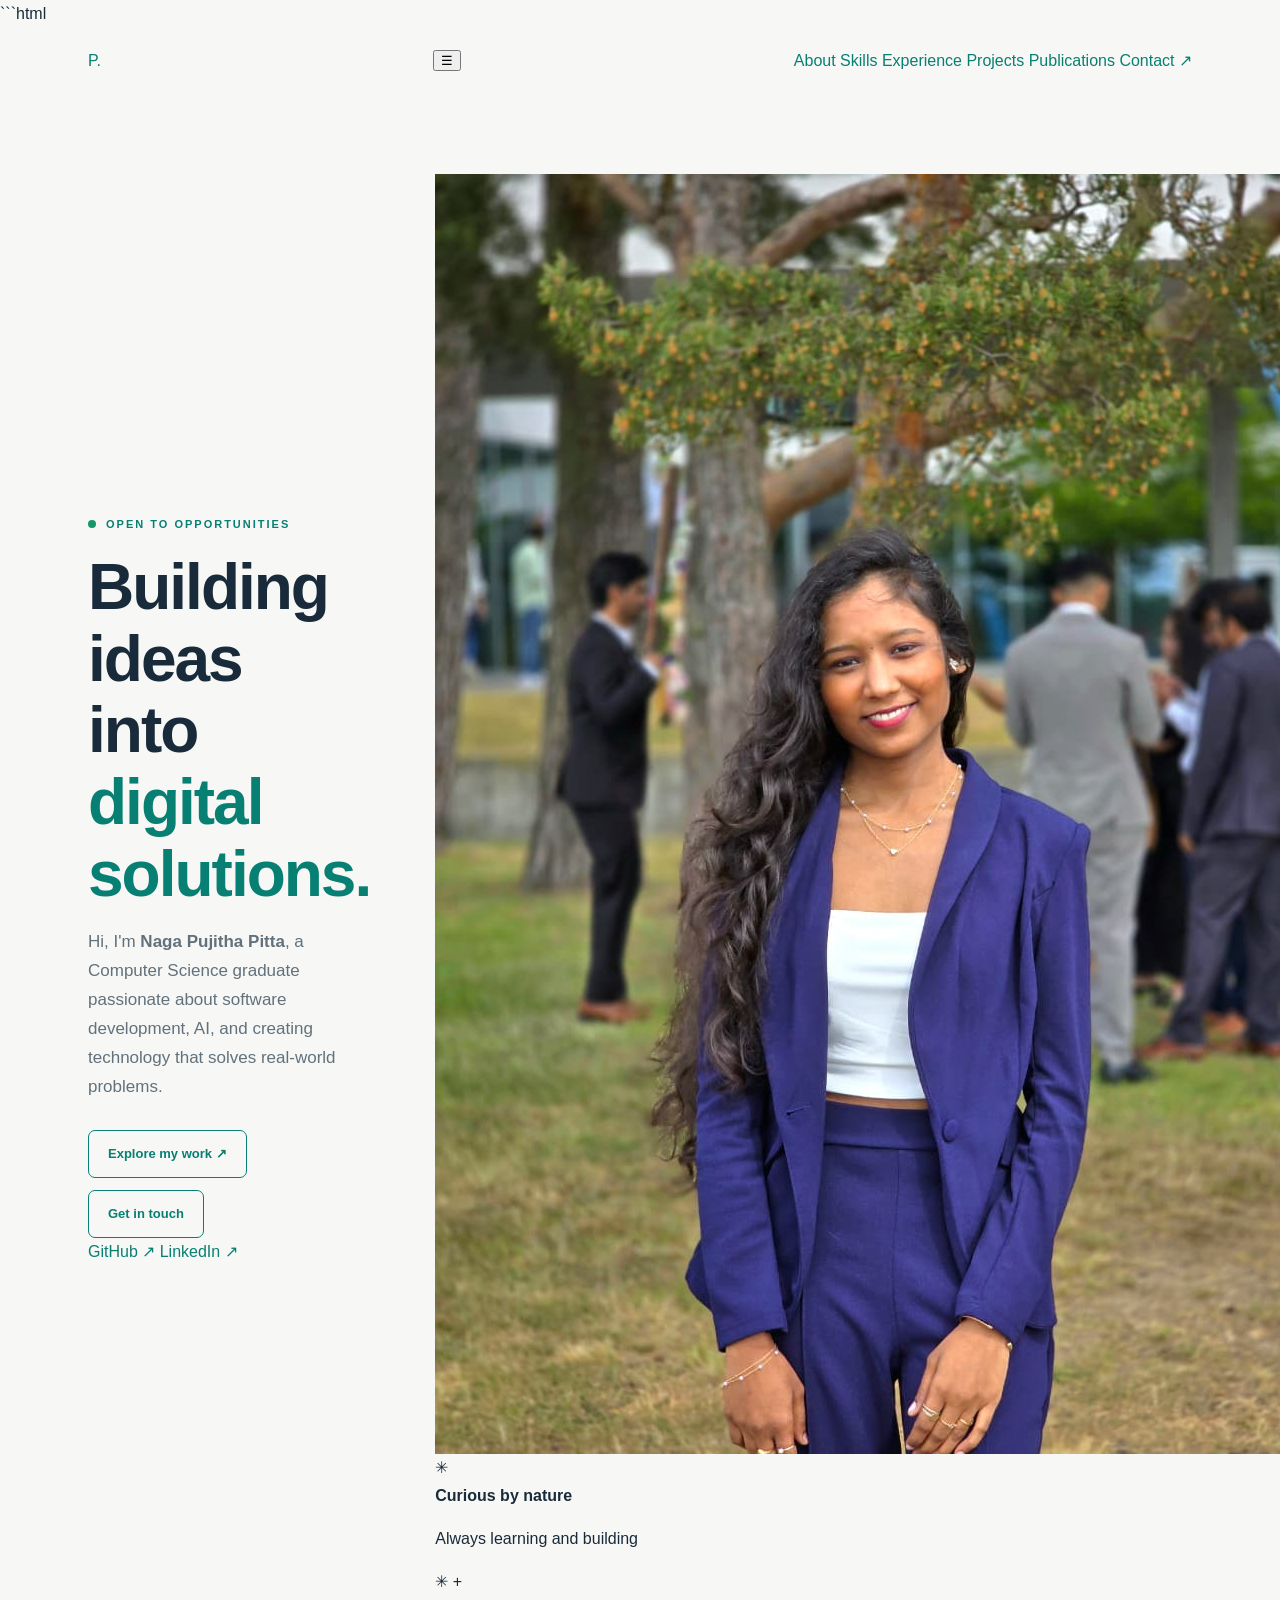
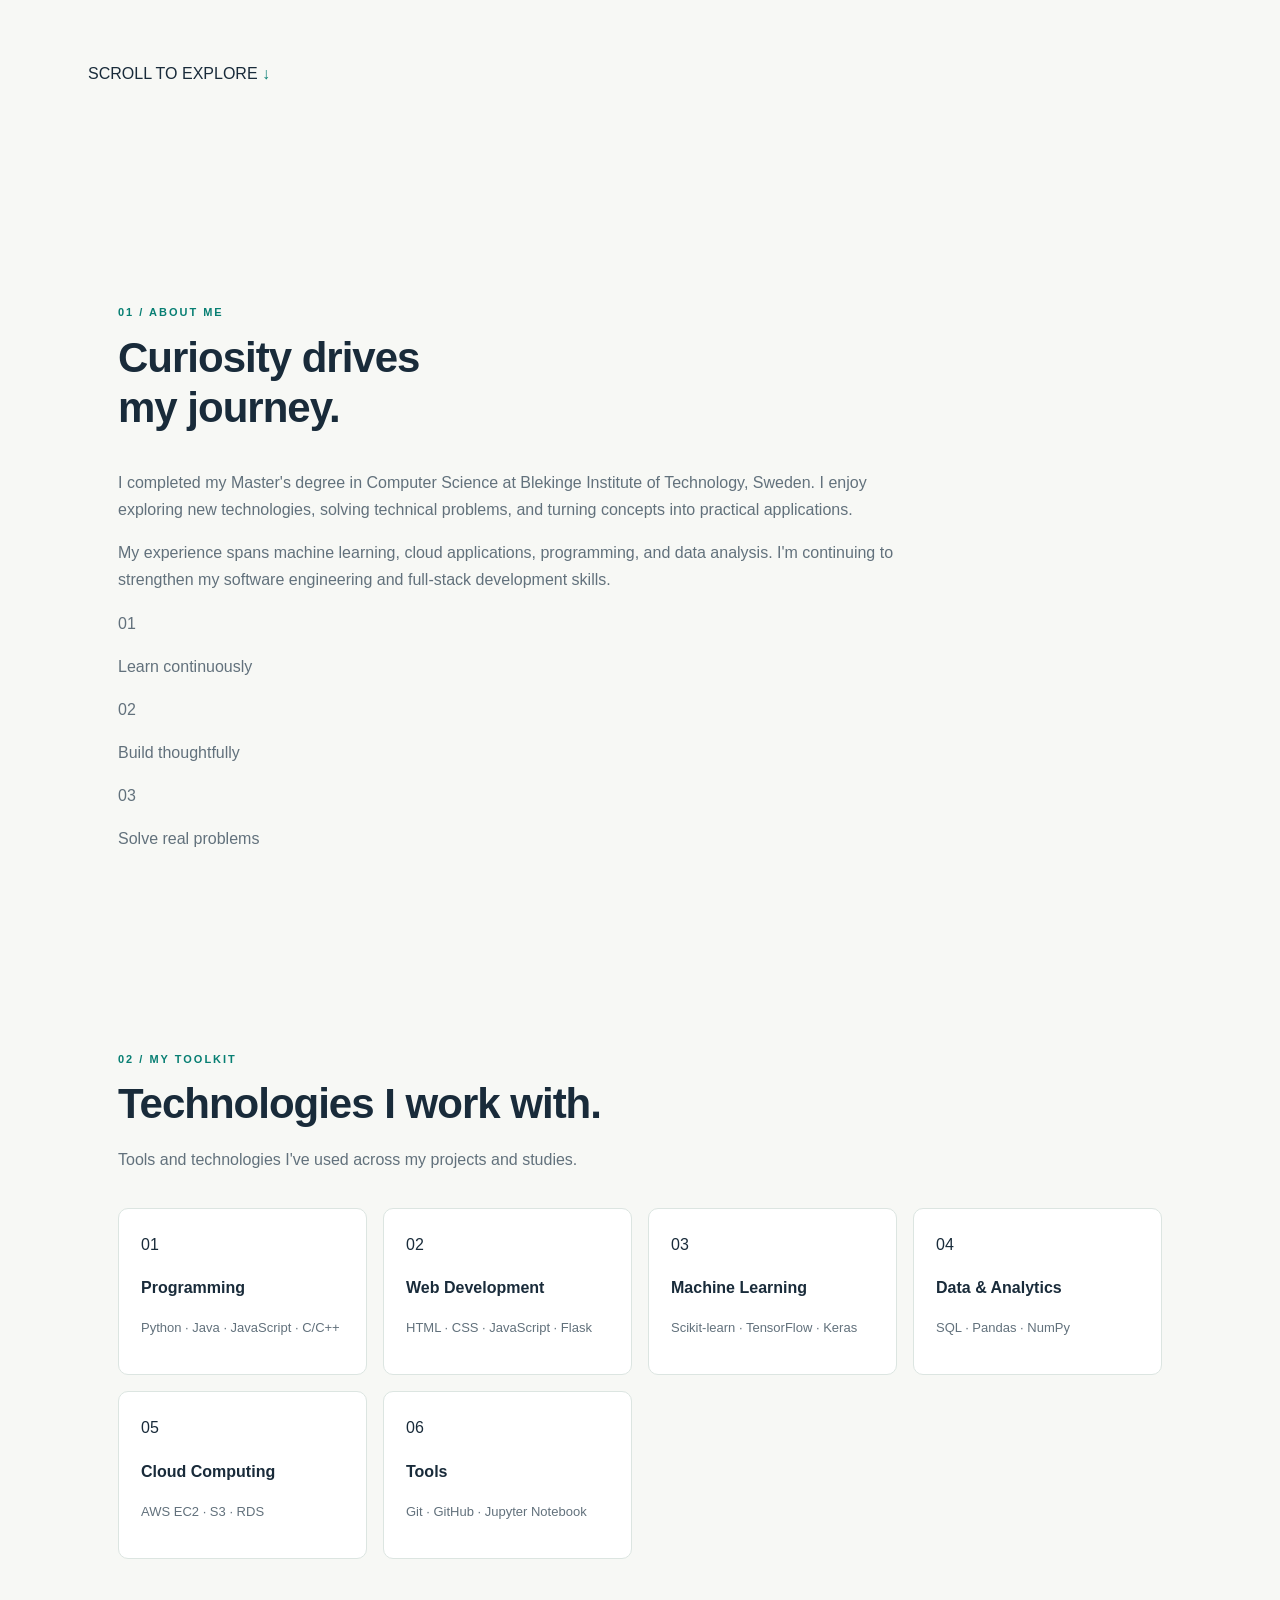
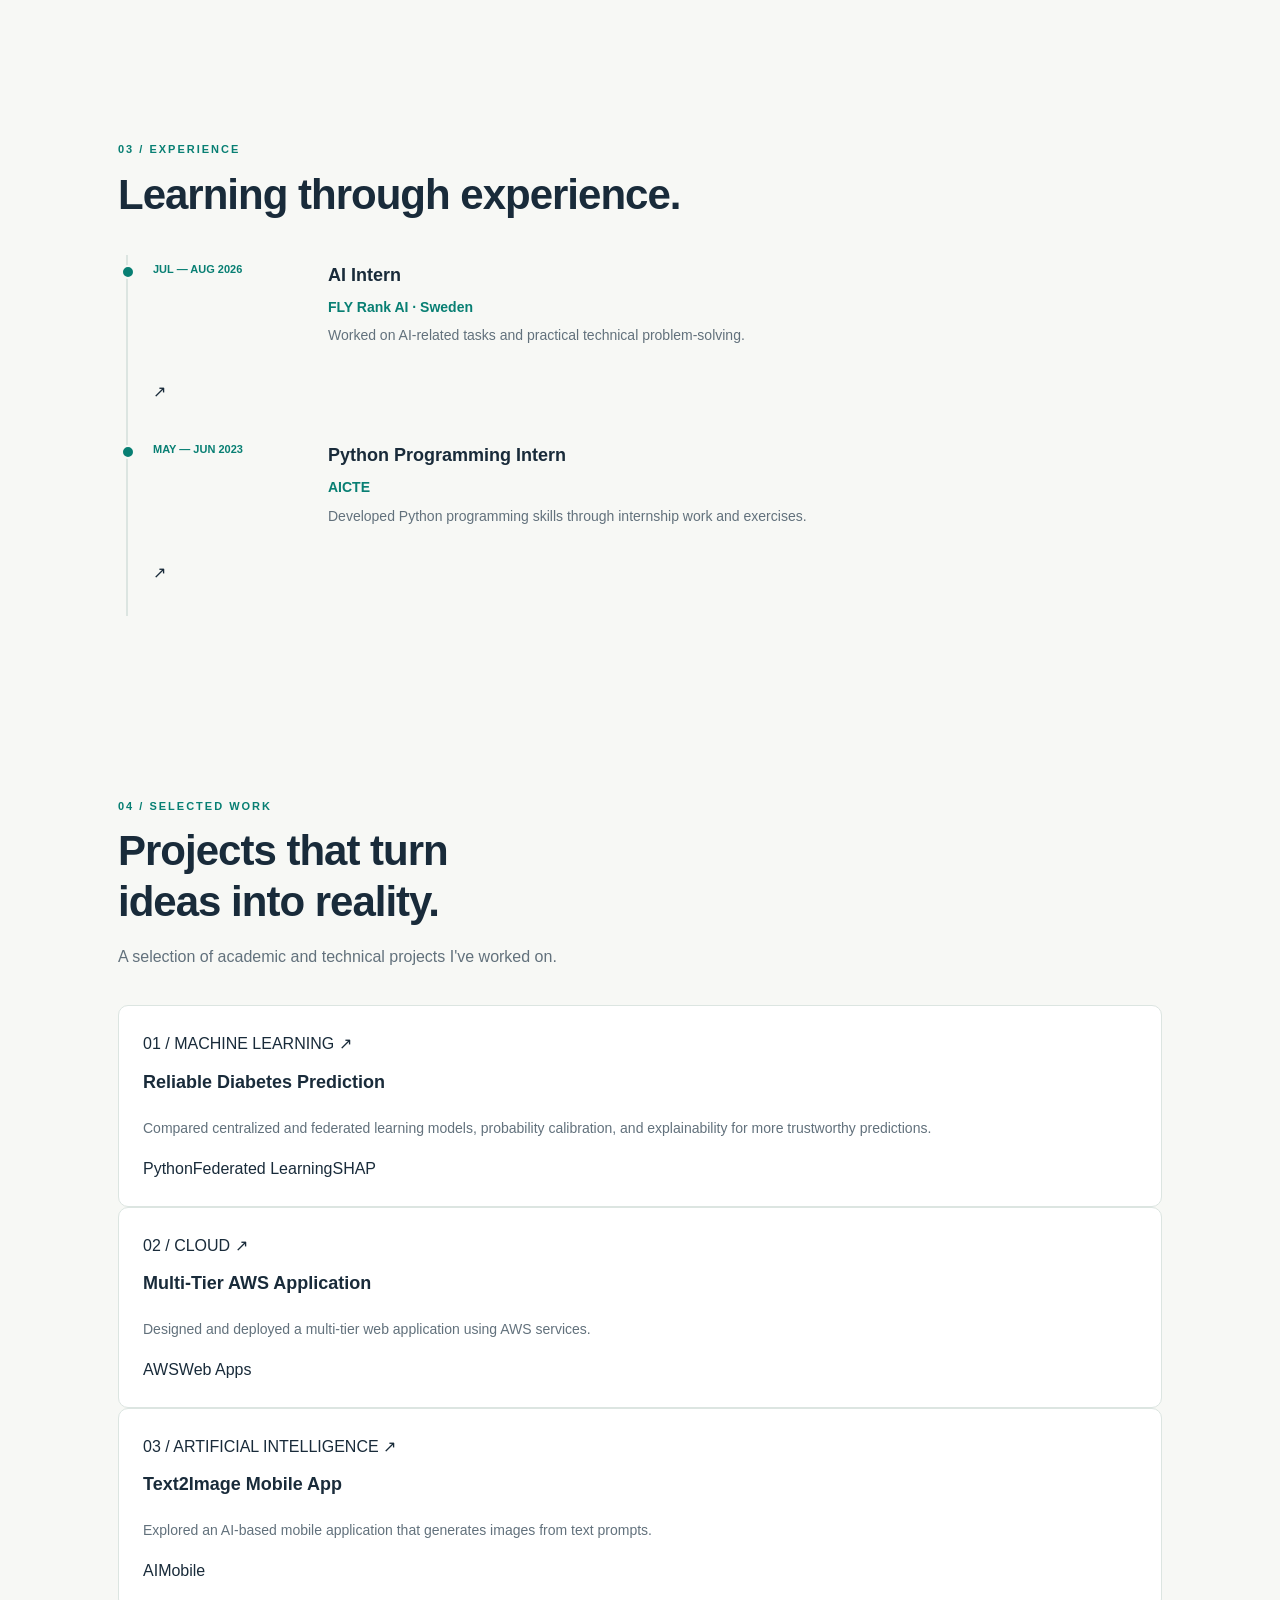
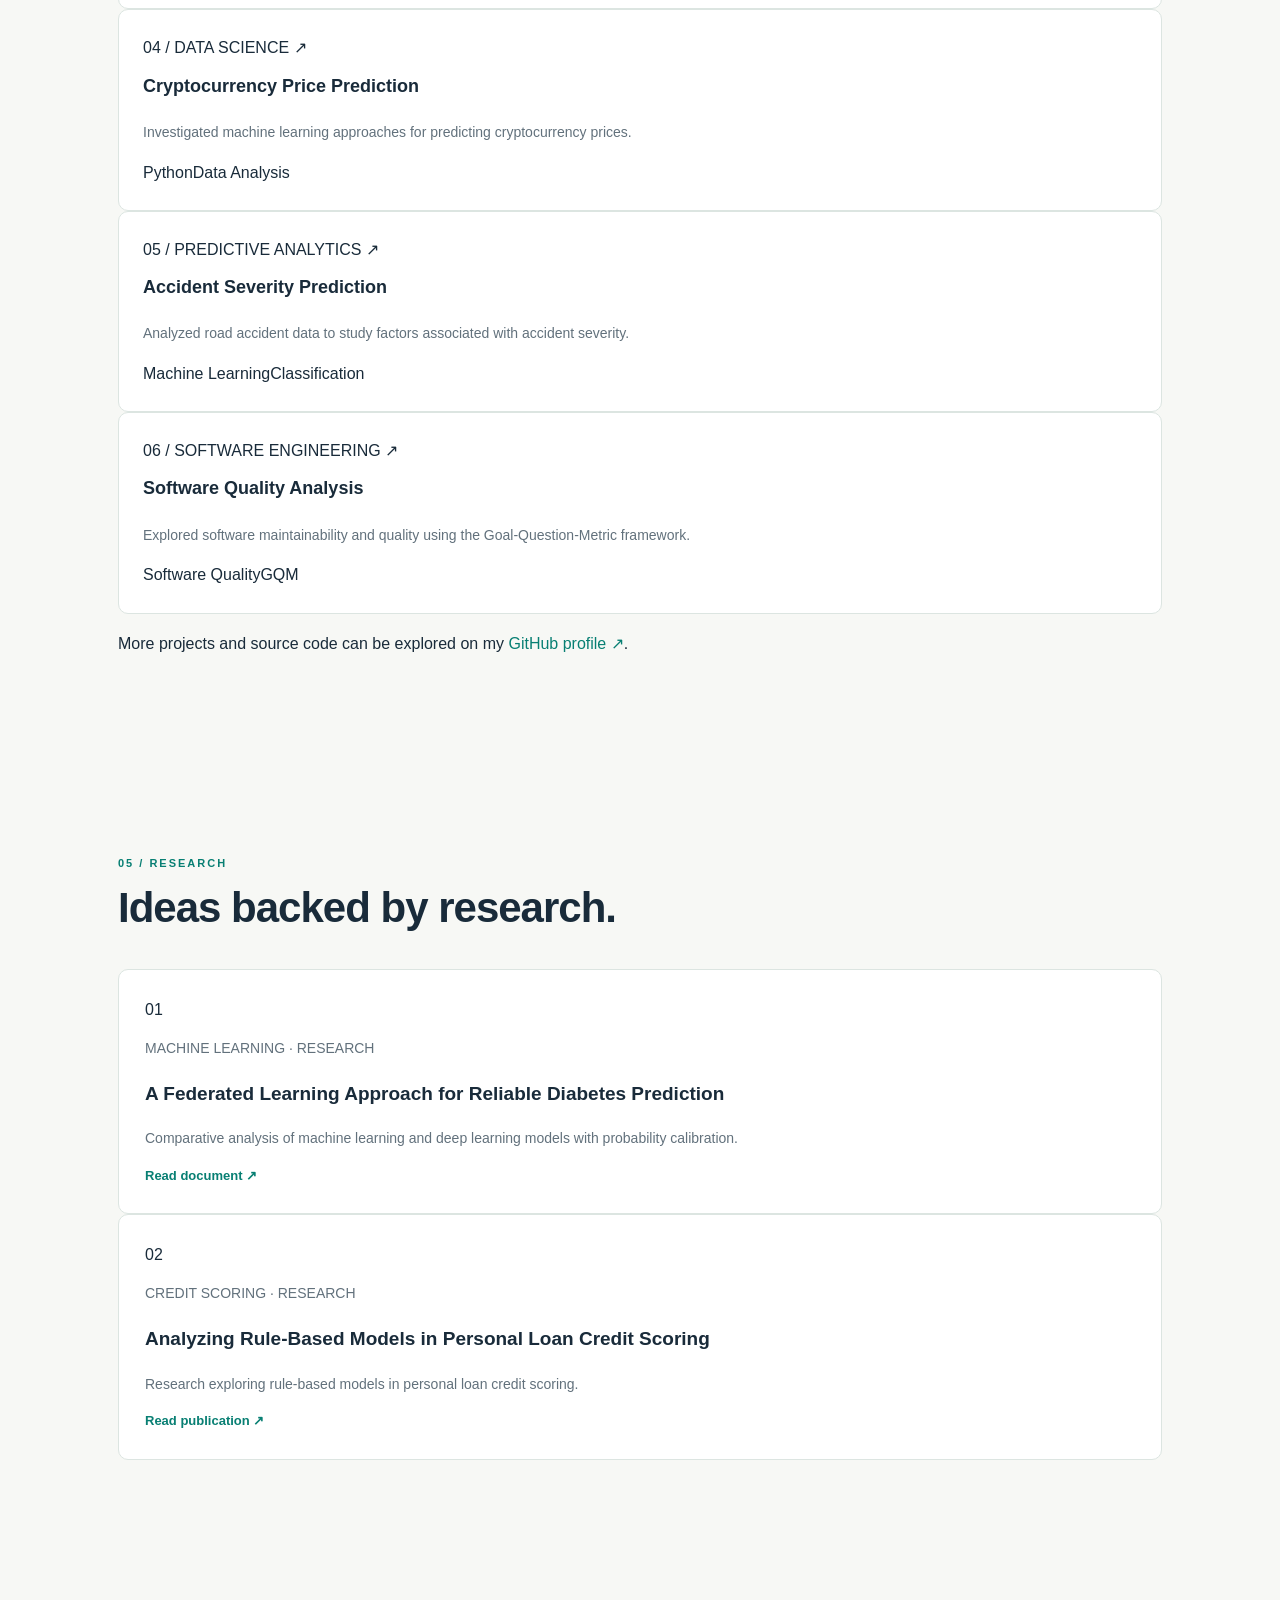
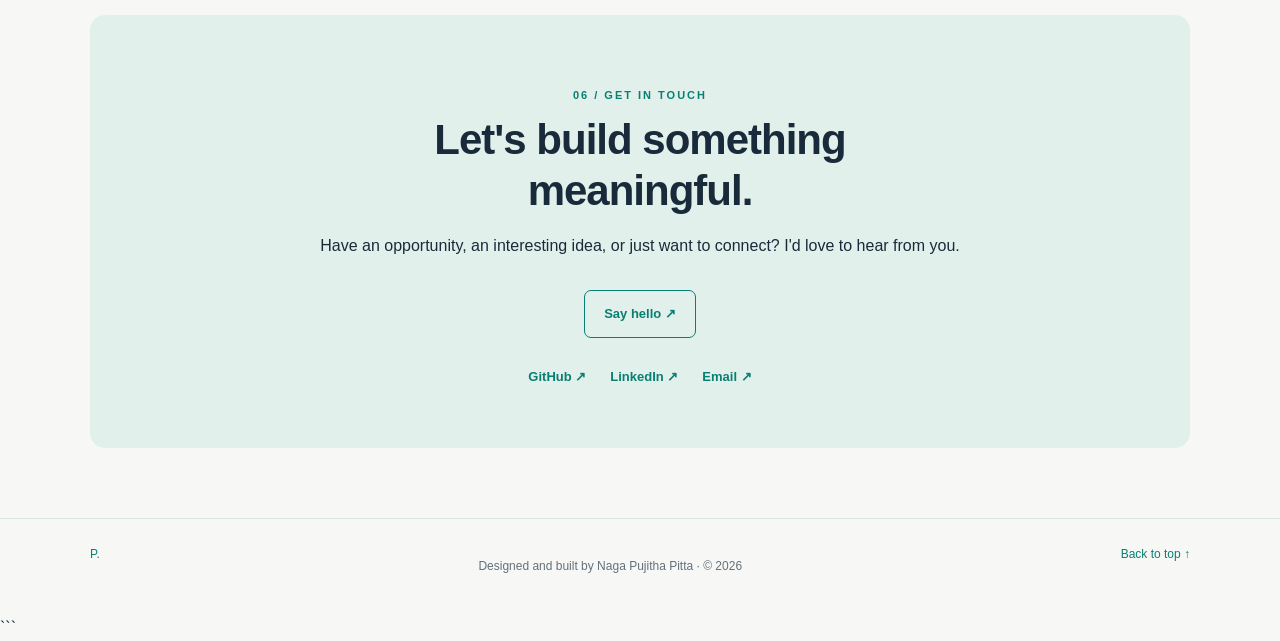
==== lesson-01/index.html @ 0d541c2c "Revise portfolio website layout and content Updated the portfolio website's content and structure, e" ====
```html
<!DOCTYPE html>
<html lang="en">
<head>
    <meta charset="UTF-8">
    <meta name="viewport" content="width=device-width, initial-scale=1.0">
    <title>Pujitha Pitta | Developer Portfolio</title>
    <meta name="description" content="Portfolio of Naga Pujitha Pitta, Computer Science graduate interested in software development and AI.">
    <link rel="stylesheet" href="Style.css">
</head>
<body>

<header class="header">
    <nav class="navbar">
        <a class="logo" href="#home">P<span>.</span></a>

        <button class="menu-toggle" id="menu-toggle"
                aria-label="Toggle navigation" aria-expanded="false">
            ☰
        </button>

        <div class="nav-links" id="nav-links">
            <a href="#about">About</a>
            <a href="#skills">Skills</a>
            <a href="#experience">Experience</a>
            <a href="#projects">Projects</a>
            <a href="#publications">Publications</a>
            <a href="#contact" class="nav-contact">Contact ↗</a>
        </div>
    </nav>
</header>

<main>
    <section class="hero" id="home">
        <div class="hero-content reveal">
            <p class="eyebrow"><span class="status-dot"></span> OPEN TO OPPORTUNITIES</p>

            <h1>Building ideas<br>into <span>digital solutions.</span></h1>

            <p class="hero-description">
                Hi, I'm <strong>Naga Pujitha Pitta</strong>, a Computer Science
                graduate passionate about software development, AI, and
                creating technology that solves real-world problems.
            </p>

            <div class="hero-buttons">
                <a href="#projects" class="button button-primary">Explore my work ↗</a>
                <a href="mailto:nagapujitha456@gmail.com"
                   class="button button-secondary">Get in touch</a>
            </div>

            <div class="hero-socials">
                <a href="https://github.com/Pujitha-pitta" target="_blank"
                   rel="noopener noreferrer">GitHub ↗</a>
                <a href="https://linkedin.com/in/naga-pujitha-pitta-bb8784255"
                   target="_blank" rel="noopener noreferrer">LinkedIn ↗</a>
            </div>
        </div>

        <div class="hero-visual reveal">
            <div class="image-frame">
                <img src="images/profile.jpeg" alt="Portrait of Pujitha">
            </div>
            <div class="floating-card">
                <span class="floating-icon">✳</span>
                <div>
                    <strong>Curious by nature</strong>
                    <p>Always learning and building</p>
                </div>
            </div>
            <span class="decor decor-one">✳</span>
            <span class="decor decor-two">+</span>
        </div>

        <div class="hero-bottom">
            <span>SCROLL TO EXPLORE</span>
            <a href="#about" aria-label="Scroll to About">↓</a>
        </div>
    </section>

    <section class="section about-section" id="about">
        <div class="section-heading reveal">
            <p class="eyebrow">01 / ABOUT ME</p>
            <h2>Curiosity drives<br><span>my journey.</span></h2>
        </div>

        <div class="about-content reveal">
            <p>
                I completed my Master's degree in Computer Science at
                Blekinge Institute of Technology, Sweden. I enjoy exploring
                new technologies, solving technical problems, and turning
                concepts into practical applications.
            </p>
            <p>
                My experience spans machine learning, cloud applications,
                programming, and data analysis. I'm continuing to strengthen
                my software engineering and full-stack development skills.
            </p>

            <div class="about-facts">
                <div>
                    <span class="fact-number">01</span>
                    <p>Learn continuously</p>
                </div>
                <div>
                    <span class="fact-number">02</span>
                    <p>Build thoughtfully</p>
                </div>
                <div>
                    <span class="fact-number">03</span>
                    <p>Solve real problems</p>
                </div>
            </div>
        </div>
    </section>

    <section class="section skills-section" id="skills">
        <div class="section-heading reveal">
            <p class="eyebrow">02 / MY TOOLKIT</p>
            <h2>Technologies I <span>work with.</span></h2>
            <p class="section-description">
                Tools and technologies I've used across my projects and studies.
            </p>
        </div>

        <div class="skills-grid">
            <article class="skill-card reveal">
                <span class="skill-index">01</span>
                <h3>Programming</h3>
                <p>Python · Java · JavaScript · C/C++</p>
            </article>
            <article class="skill-card reveal">
                <span class="skill-index">02</span>
                <h3>Web Development</h3>
                <p>HTML · CSS · JavaScript · Flask</p>
            </article>
            <article class="skill-card reveal">
                <span class="skill-index">03</span>
                <h3>Machine Learning</h3>
                <p>Scikit-learn · TensorFlow · Keras</p>
            </article>
            <article class="skill-card reveal">
                <span class="skill-index">04</span>
                <h3>Data & Analytics</h3>
                <p>SQL · Pandas · NumPy</p>
            </article>
            <article class="skill-card reveal">
                <span class="skill-index">05</span>
                <h3>Cloud Computing</h3>
                <p>AWS EC2 · S3 · RDS</p>
            </article>
            <article class="skill-card reveal">
                <span class="skill-index">06</span>
                <h3>Tools</h3>
                <p>Git · GitHub · Jupyter Notebook</p>
            </article>
        </div>
    </section>

    <section class="section experience-section" id="experience">
        <div class="section-heading reveal">
            <p class="eyebrow">03 / EXPERIENCE</p>
            <h2>Learning through <span>experience.</span></h2>
        </div>

        <div class="experience-list">
            <article class="experience-item reveal">
                <div class="experience-date">JUL — AUG 2026</div>
                <div>
                    <h3>AI Intern</h3>
                    <p class="experience-company">FLY Rank AI · Sweden</p>
                    <p>Worked on AI-related tasks and practical technical problem-solving.</p>
                </div>
                <span class="experience-arrow">↗</span>
            </article>

            <article class="experience-item reveal">
                <div class="experience-date">MAY — JUN 2023</div>
                <div>
                    <h3>Python Programming Intern</h3>
                    <p class="experience-company">AICTE</p>
                    <p>Developed Python programming skills through internship work and exercises.</p>
                </div>
                <span class="experience-arrow">↗</span>
            </article>
        </div>
    </section>

    <section class="section projects-section" id="projects">
        <div class="section-heading reveal">
            <p class="eyebrow">04 / SELECTED WORK</p>
            <h2>Projects that turn<br><span>ideas into reality.</span></h2>
            <p class="section-description">
                A selection of academic and technical projects I've worked on.
            </p>
        </div>

        <div class="projects-grid">
            <article class="project-card project-featured reveal">
                <div class="project-topline">
                    <span>01 / MACHINE LEARNING</span>
                    <span class="project-symbol">↗</span>
                </div>
                <h3>Reliable Diabetes Prediction</h3>
                <p>
                    Compared centralized and federated learning models,
                    probability calibration, and explainability for
                    more trustworthy predictions.
                </p>
                <div class="project-tags">
                    <span>Python</span><span>Federated Learning</span><span>SHAP</span>
                </div>
            </article>

            <article class="project-card reveal">
                <div class="project-topline">
                    <span>02 / CLOUD</span>
                    <span class="project-symbol">↗</span>
                </div>
                <h3>Multi-Tier AWS Application</h3>
                <p>Designed and deployed a multi-tier web application using AWS services.</p>
                <div class="project-tags">
                    <span>AWS</span><span>Web Apps</span>
                </div>
            </article>

            <article class="project-card reveal">
                <div class="project-topline">
                    <span>03 / ARTIFICIAL INTELLIGENCE</span>
                    <span class="project-symbol">↗</span>
                </div>
                <h3>Text2Image Mobile App</h3>
                <p>Explored an AI-based mobile application that generates images from text prompts.</p>
                <div class="project-tags">
                    <span>AI</span><span>Mobile</span>
                </div>
            </article>

            <article class="project-card reveal">
                <div class="project-topline">
                    <span>04 / DATA SCIENCE</span>
                    <span class="project-symbol">↗</span>
                </div>
                <h3>Cryptocurrency Price Prediction</h3>
                <p>Investigated machine learning approaches for predicting cryptocurrency prices.</p>
                <div class="project-tags">
                    <span>Python</span><span>Data Analysis</span>
                </div>
            </article>

            <article class="project-card reveal">
                <div class="project-topline">
                    <span>05 / PREDICTIVE ANALYTICS</span>
                    <span class="project-symbol">↗</span>
                </div>
                <h3>Accident Severity Prediction</h3>
                <p>Analyzed road accident data to study factors associated with accident severity.</p>
                <div class="project-tags">
                    <span>Machine Learning</span><span>Classification</span>
                </div>
            </article>

            <article class="project-card reveal">
                <div class="project-topline">
                    <span>06 / SOFTWARE ENGINEERING</span>
                    <span class="project-symbol">↗</span>
                </div>
                <h3>Software Quality Analysis</h3>
                <p>Explored software maintainability and quality using the Goal-Question-Metric framework.</p>
                <div class="project-tags">
                    <span>Software Quality</span><span>GQM</span>
                </div>
            </article>
        </div>

        <p class="projects-note">
            More projects and source code can be explored on my
            <a href="https://github.com/Pujitha-pitta" target="_blank"
               rel="noopener noreferrer">GitHub profile ↗</a>.
        </p>
    </section>

    <section class="section publications-section" id="publications">
        <div class="section-heading reveal">
            <p class="eyebrow">05 / RESEARCH</p>
            <h2>Ideas backed by <span>research.</span></h2>
        </div>

        <article class="publication-card reveal">
            <div class="publication-number">01</div>
            <div class="publication-content">
                <p class="publication-label">MACHINE LEARNING · RESEARCH</p>
                <h3>A Federated Learning Approach for Reliable Diabetes Prediction</h3>
                <p>
                    Comparative analysis of machine learning and deep learning
                    models with probability calibration.
                </p>
                <a href="Diabetes%20Prediction.pdf" target="_blank"
                   rel="noopener noreferrer">Read document ↗</a>
            </div>
        </article>

        <article class="publication-card reveal">
            <div class="publication-number">02</div>
            <div class="publication-content">
                <p class="publication-label">CREDIT SCORING · RESEARCH</p>
                <h3>Analyzing Rule-Based Models in Personal Loan Credit Scoring</h3>
                <p>
                    Research exploring rule-based models in personal loan
                    credit scoring.
                </p>
                <a href="Analyzing%20Rule-Based%20Models%20in%20Personal%20Loan%20Credit%20Scoring.pdf"
                   target="_blank" rel="noopener noreferrer">Read publication ↗</a>
            </div>
        </article>
    </section>

    <section class="contact-section" id="contact">
        <div class="contact-inner reveal">
            <p class="eyebrow">06 / GET IN TOUCH</p>
            <h2>Let's build something<br><span>meaningful.</span></h2>
            <p>
                Have an opportunity, an interesting idea, or just want to connect?
                I'd love to hear from you.
            </p>
            <a class="button button-light" href="mailto:nagapujitha456@gmail.com">
                Say hello ↗
            </a>
            <div class="contact-links">
                <a href="https://github.com/Pujitha-pitta" target="_blank"
                   rel="noopener noreferrer">GitHub ↗</a>
                <a href="https://linkedin.com/in/naga-pujitha-pitta-bb8784255"
                   target="_blank" rel="noopener noreferrer">LinkedIn ↗</a>
                <a href="mailto:nagapujitha456@gmail.com">Email ↗</a>
            </div>
        </div>
    </section>
</main>

<footer class="footer">
    <a class="logo" href="#home">P<span>.</span></a>
    <p>Designed and built by Naga Pujitha Pitta · © 2026</p>
    <a href="#home">Back to top ↑</a>
</footer>

<script src="script.js"></script>
</body>
</html>
```
---- lesson-01/Style.css ----
:root {
    --background: #f7f8f5;
    --surface: #ffffff;
    --text: #192b3a;
    --muted: #62717c;
    --accent: #087f73;
    --accent-light: #dff3ed;
    --border: #dce5e1;
}

* {
    box-sizing: border-box;
}

html {
    scroll-behavior: smooth;
    scroll-padding-top: 90px;
}

body {
    margin: 0;
    background: var(--background);
    color: var(--text);
    font-family: Arial, Helvetica, sans-serif;
    line-height: 1.7;
}

a {
    color: var(--accent);
    text-decoration: none;
}

a:hover {
    text-decoration: underline;
}

.navbar {
    max-width: 1160px;
    margin: auto;
    padding: 20px 28px;
    display: flex;
    justify-content: space-between;
    align-items: center;
    gap: 24px;
}

.brand {
    color: var(--text);
    font-size: 27px;
    font-weight: 800;
    letter-spacing: -2px;
}

.brand span {
    color: var(--accent);
}

.navbar nav {
    display: flex;
    align-items: center;
    flex-wrap: wrap;
    gap: 18px;
}

.navbar nav a {
    color: var(--text);
    font-size: 13px;
    font-weight: 600;
}

.hero {
    max-width: 1160px;
    margin: 45px auto 85px;
    padding: 35px 28px;
    display: grid;
    grid-template-columns: 1.35fr 0.8fr;
    align-items: center;
    gap: 65px;
}

.eyebrow {
    color: var(--accent);
    font-size: 11px;
    font-weight: 800;
    letter-spacing: 2px;
    text-transform: uppercase;
}

.hero h1 {
    margin: 18px 0;
    font-size: clamp(38px, 5vw, 64px);
    line-height: 1.12;
    letter-spacing: -2px;
}

.hero h1 span {
    color: var(--accent);
}

.hero-description {
    max-width: 580px;
    color: var(--muted);
    font-size: 17px;
}

.hero-buttons {
    display: flex;
    flex-wrap: wrap;
    gap: 12px;
    margin-top: 28px;
}

.button {
    display: inline-block;
    padding: 12px 19px;
    border: 1px solid var(--accent);
    border-radius: 7px;
    font-size: 13px;
    font-weight: 700;
}

.button.primary {
    background: var(--accent);
    color: white;
}

.button.secondary {
    background: transparent;
    color: var(--accent);
}

.hero-meta {
    display: flex;
    flex-wrap: wrap;
    gap: 18px;
    margin-top: 28px;
    color: var(--muted);
    font-size: 12px;
}

.status-dot {
    display: inline-block;
    width: 8px;
    height: 8px;
    margin-right: 5px;
    border-radius: 50%;
    background: #15966c;
}

.profile-frame {
    position: relative;
    max-width: 330px;
    width: 100%;
    justify-self: center;
}

.profile-photo {
    display: block;
    width: 100%;
    aspect-ratio: 4 / 5;
    object-fit: cover;
    border-radius: 12px;
    background: var(--accent-light);
    border: 1px solid var(--border);
}

.photo-caption {
    display: flex;
    justify-content: space-between;
    gap: 10px;
    padding-top: 12px;
    color: var(--muted);
    font-size: 11px;
}

.photo-decoration {
    position: absolute;
    top: -20px;
    right: -20px;
    z-index: -1;
    width: 100px;
    height: 100px;
    display: grid;
    place-items: center;
    background: var(--accent-light);
    color: var(--accent);
    border-radius: 50%;
    font-size: 24px;
    font-weight: 800;
}

.section {
    max-width: 1100px;
    margin: auto;
    padding: 85px 28px;
}

.section-heading {
    max-width: 650px;
    margin-bottom: 35px;
}

.section-heading h2,
.contact-section h2 {
    margin: 8px 0;
    font-size: clamp(29px, 4vw, 42px);
    line-height: 1.2;
    letter-spacing: -1px;
}

.section-heading > p:not(.eyebrow) {
    color: var(--muted);
}

.about-content {
    max-width: 800px;
    color: var(--muted);
}

.education-card {
    display: flex;
    align-items: center;
    gap: 18px;
    margin-top: 30px;
    padding: 22px;
    background: var(--surface);
    border: 1px solid var(--border);
    border-radius: 10px;
}

.education-icon {
    display: grid;
    place-items: center;
    width: 55px;
    height: 55px;
    flex-shrink: 0;
    border-radius: 10px;
    background: var(--accent-light);
    color: var(--accent);
    font-weight: 800;
}

.card-label {
    margin: 0;
    color: var(--accent);
    font-size: 10px;
    font-weight: 800;
    letter-spacing: 1.5px;
}

.education-card h3 {
    margin: 4px 0;
    font-size: 17px;
}

.education-card p:last-child {
    margin: 0;
    color: var(--muted);
    font-size: 13px;
}

.skills-grid {
    display: grid;
    grid-template-columns: repeat(4, minmax(0, 1fr));
    gap: 16px;
}

.skill-card {
    padding: 22px;
    background: var(--surface);
    border: 1px solid var(--border);
    border-radius: 10px;
}

.skill-number {
    color: var(--accent);
    font-size: 12px;
    font-weight: 800;
}

.skill-card h3 {
    font-size: 16px;
}

.skill-card p {
    color: var(--muted);
    font-size: 13px;
}

.experience-list {
    border-left: 2px solid var(--border);
    margin-left: 8px;
}

.experience-item {
    position: relative;
    display: grid;
    grid-template-columns: 150px 1fr;
    gap: 25px;
    padding: 5px 0 30px 25px;
}

.experience-item::before {
    content: "";
    position: absolute;
    top: 10px;
    left: -7px;
    width: 10px;
    height: 10px;
    background: var(--accent);
    border: 2px solid var(--background);
    border-radius: 50%;
}

.experience-date {
    color: var(--accent);
    font-size: 11px;
    font-weight: 800;
}

.experience-item h3 {
    margin: 0;
    font-size: 18px;
}

.experience-item p {
    margin: 5px 0;
    color: var(--muted);
    font-size: 14px;
}

.experience-item .experience-company {
    color: var(--accent);
    font-weight: 700;
}

.project-grid {
    display: grid;
    grid-template-columns: repeat(2, minmax(0, 1fr));
    gap: 18px;
}

.project-card {
    display: flex;
    flex-direction: column;
    min-width: 0;
    padding: 24px;
    background: var(--surface);
    border: 1px solid var(--border);
    border-radius: 10px;
    transition: transform 0.2s, box-shadow 0.2s;
}

.project-card:hover {
    transform: translateY(-4px);
    box-shadow: 0 12px 28px rgba(25, 43, 58, 0.07);
}

.project-category {
    color: var(--accent);
    font-size: 10px;
    font-weight: 800;
    letter-spacing: 1.3px;
    text-transform: uppercase;
}

.project-card h3 {
    margin: 12px 0 8px;
    font-size: 18px;
    line-height: 1.4;
}

.project-card p {
    flex: 1;
    color: var(--muted);
    font-size: 14px;
}

.project-links {
    display: flex;
    flex-wrap: wrap;
    gap: 10px;
    padding-top: 12px;
    border-top: 1px solid var(--border);
}

.project-links a {
    font-size: 12px;
    font-weight: 700;
}

.publications {
    max-width: none;
    padding-left: max(28px, calc((100% - 1044px) / 2));
    padding-right: max(28px, calc((100% - 1044px) / 2));
    background: #edf3f0;
}

.publication-list {
    display: grid;
    gap: 18px;
}

.publication-card {
    padding: 26px;
    background: var(--surface);
    border: 1px solid var(--border);
    border-radius: 10px;
}

.publication-tag {
    color: var(--accent);
    font-size: 10px;
    font-weight: 800;
    letter-spacing: 1.4px;
}

.publication-card h3 {
    max-width: 850px;
    font-size: 19px;
    line-height: 1.5;
}

.publication-card p {
    color: var(--muted);
    font-size: 14px;
}

.publication-card a {
    font-size: 13px;
    font-weight: 700;
}

.contact-section {
    max-width: 1100px;
    margin: 70px auto;
    padding: 60px 28px;
    text-align: center;
    background: #e2f0eb;
    border-radius: 15px;
}

.contact-section > p:not(.eyebrow) {
    color: var(--muted);
}

.contact-section .button {
    margin-top: 15px;
}

.contact-links {
    display: flex;
    justify-content: center;
    flex-wrap: wrap;
    gap: 24px;
    margin-top: 28px;
    font-size: 13px;
    font-weight: 700;
}

footer {
    display: flex;
    justify-content: space-between;
    gap: 15px;
    padding: 25px max(28px, calc((100% - 1100px) / 2));
    border-top: 1px solid var(--border);
    color: var(--muted);
    font-size: 12px;
}

@media (max-width: 850px) {
    .navbar {
        align-items: flex-start;
    }

    .navbar nav {
        justify-content: flex-end;
        gap: 12px;
    }

    .hero {
        grid-template-columns: 1fr 0.7fr;
        gap: 30px;
    }

    .skills-grid {
        grid-template-columns: repeat(2, minmax(0, 1fr));
    }
}

@media (max-width: 600px) {
    .navbar {
        flex-direction: column;
        padding: 18px 20px;
    }

    .navbar nav {
        justify-content: flex-start;
        gap: 14px;
    }

    .hero {
        grid-template-columns: 1fr;
        margin-top: 15px;
        padding: 20px;
    }

    .profile-frame {
        max-width: 270px;
        margin-top: 15px;
    }

    .section {
        padding: 55px 20px;
    }

    .skills-grid,
    .project-grid {
        grid-template-columns: 1fr;
    }

    .experience-item {
        grid-template-columns: 1fr;
        gap: 4px;
    }

    .contact-section {
        margin: 30px 15px;
        padding: 40px 20px;
    }

    footer {
        flex-direction: column;
        padding: 22px;
    }
}
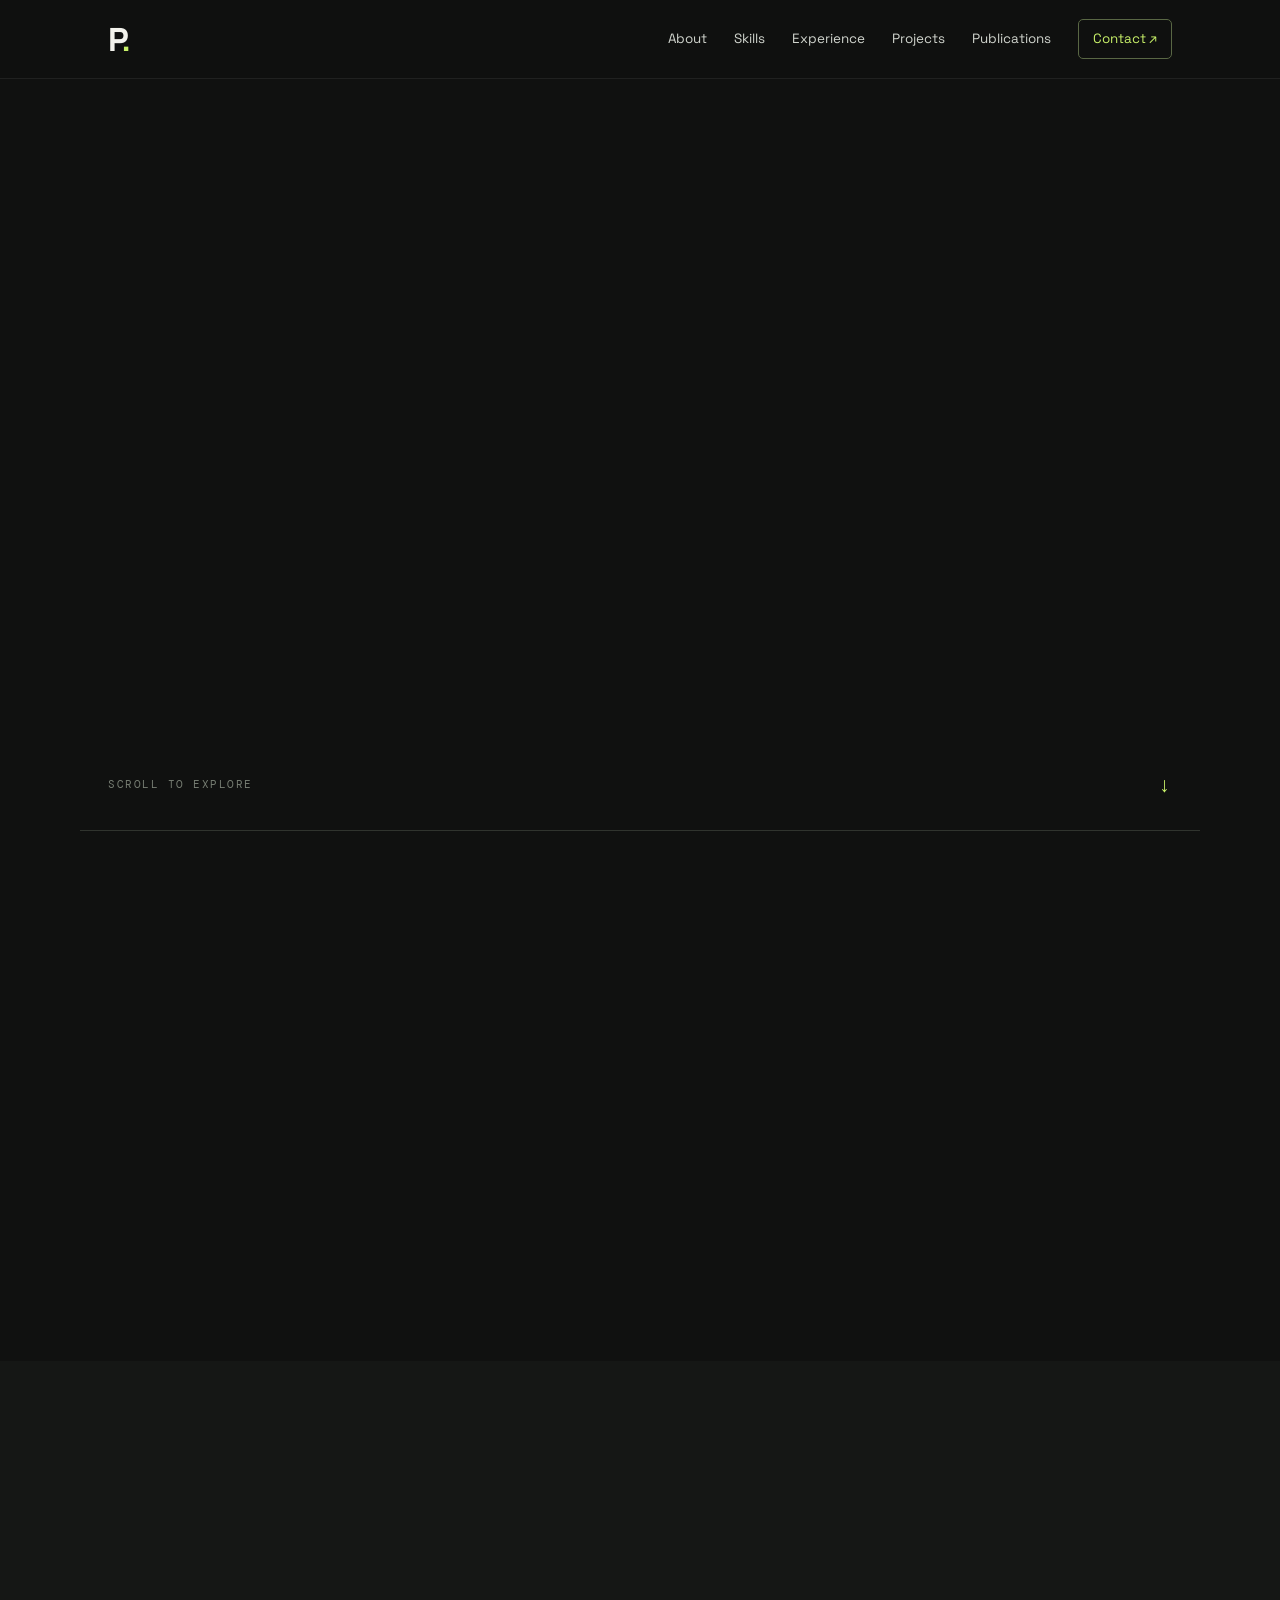
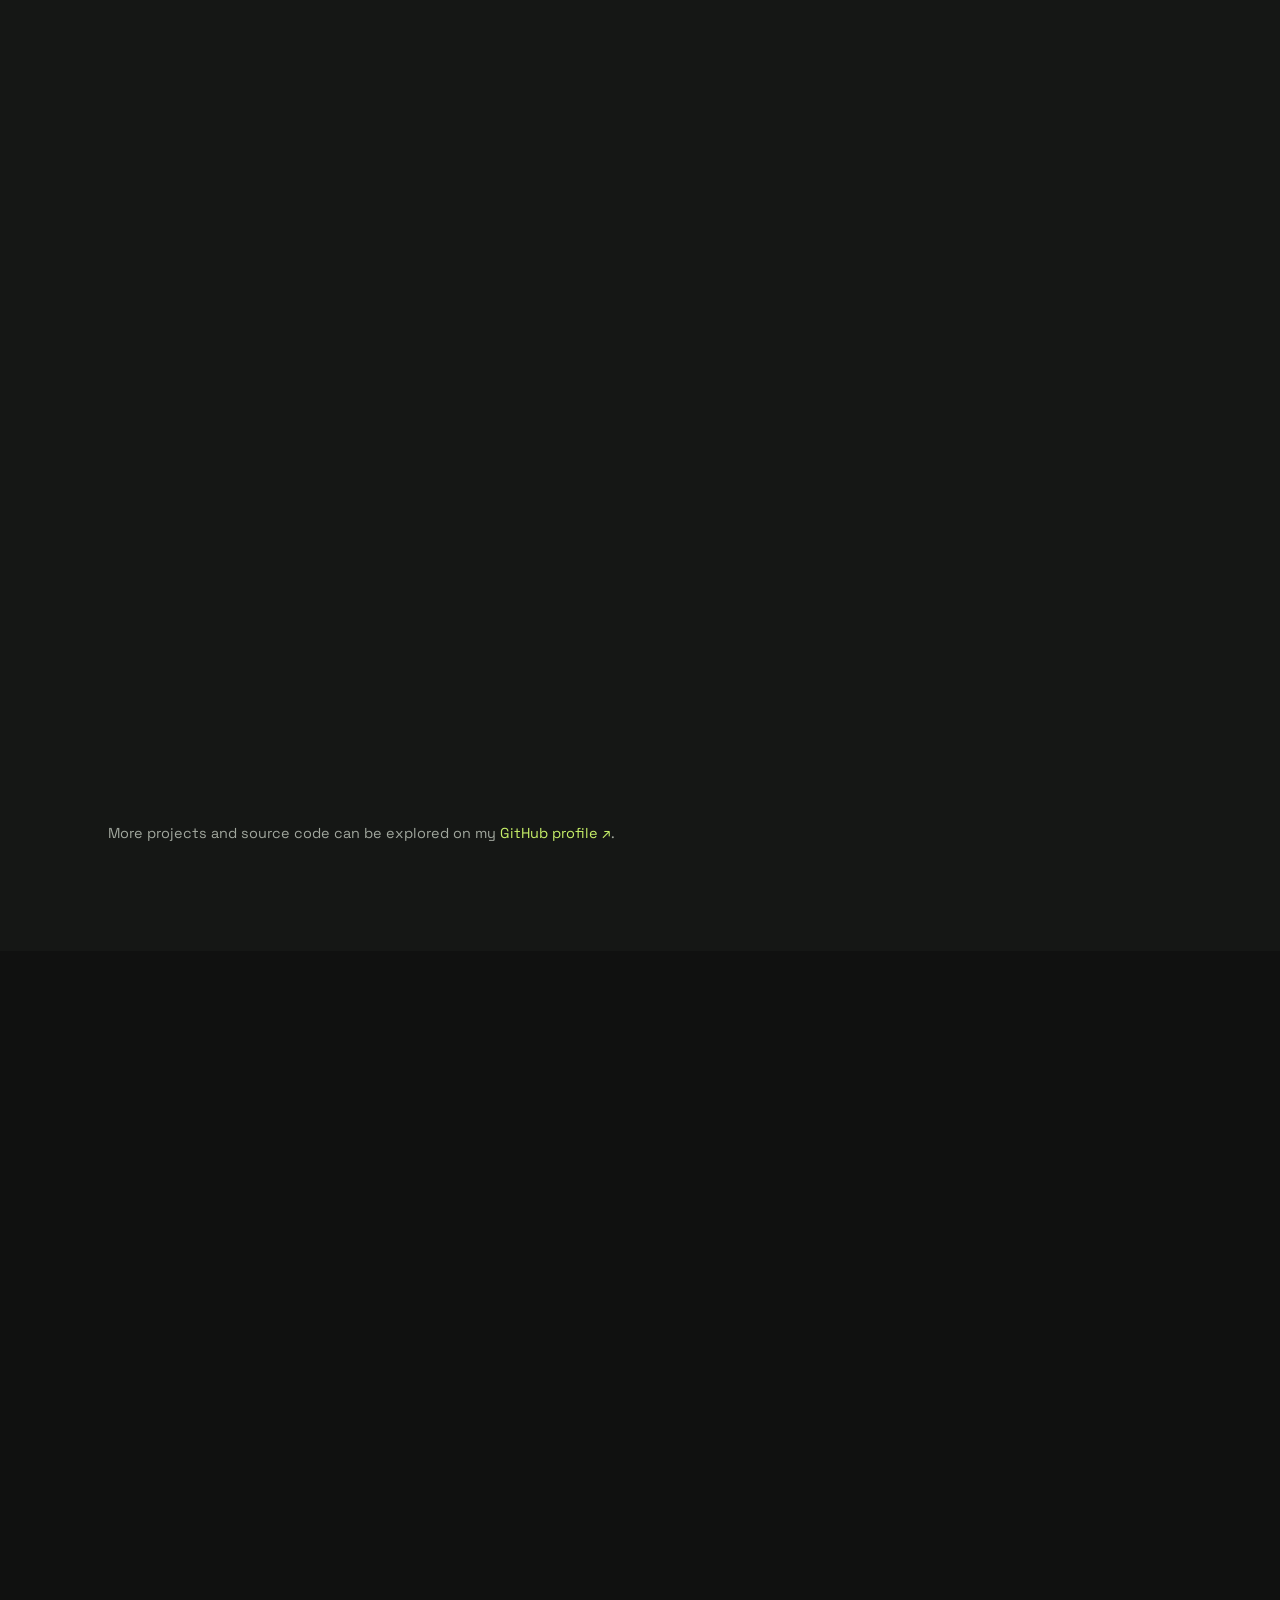
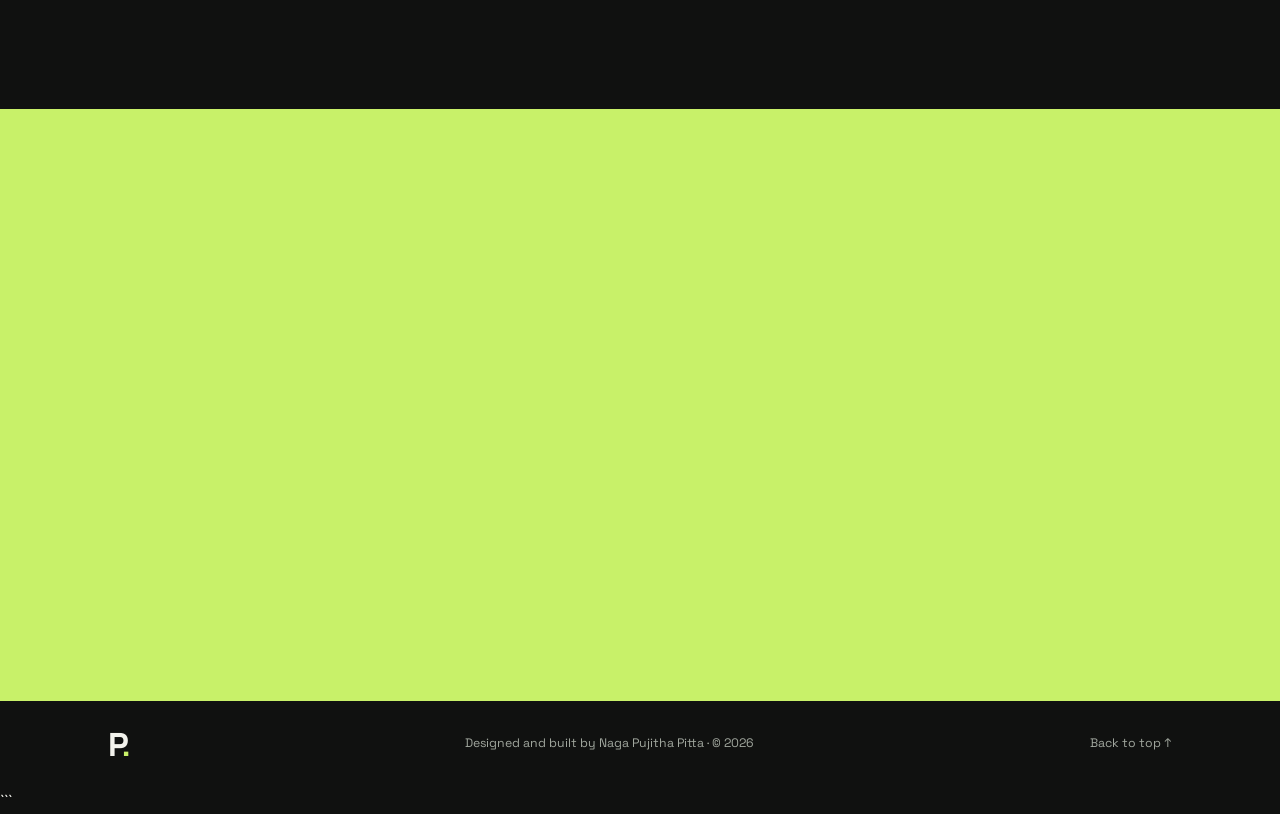
==== commit 7c63c72c: "Remove markdown code block from index.html" ====
--- a/lesson-01/index.html
+++ b/lesson-01/index.html
@@ -1,4 +1,4 @@
-```html
+
 <!DOCTYPE html>
 <html lang="en">
 <head>
--- a/lesson-01/Style.css
+++ b/lesson-01/Style.css
@@ -1,487 +1,697 @@
+
+@import url('https://fonts.googleapis.com/css2?family=DM+Mono:wght@400;500&family=Manrope:wght@400;500;600;700;800&family=Space+Grotesk:wght@400;500;600;700&display=swap');
 
 :root {
-    --background: #f7f8f5;
-    --surface: #ffffff;
-    --text: #192b3a;
-    --muted: #62717c;
-    --accent: #087f73;
-    --accent-light: #dff3ed;
-    --border: #dce5e1;
+    --background: #101110;
+    --surface: #191b19;
+    --surface-hover: #202320;
+    --text: #f2f2ec;
+    --muted: #a1a79e;
+    --accent: #c8f169;
+    --border: #30342e;
+    --max-width: 1120px;
 }
 
 * {
     box-sizing: border-box;
+    margin: 0;
+    padding: 0;
 }
 
 html {
     scroll-behavior: smooth;
-    scroll-padding-top: 90px;
+    scroll-padding-top: 95px;
 }
 
 body {
-    margin: 0;
+    font-family: 'Space Grotesk', sans-serif;
     background: var(--background);
     color: var(--text);
-    font-family: Arial, Helvetica, sans-serif;
     line-height: 1.7;
+    overflow-x: hidden;
 }
 
 a {
-    color: var(--accent);
+    color: inherit;
     text-decoration: none;
 }
 
-a:hover {
-    text-decoration: underline;
+button {
+    font: inherit;
+}
+
+.header {
+    position: sticky;
+    top: 0;
+    z-index: 100;
+    background: rgba(16, 17, 16, 0.92);
+    backdrop-filter: blur(18px);
+    border-bottom: 1px solid rgba(255, 255, 255, 0.07);
 }
 
 .navbar {
-    max-width: 1160px;
+    max-width: var(--max-width);
+    min-height: 78px;
     margin: auto;
-    padding: 20px 28px;
-    display: flex;
+    padding: 16px 28px;
+    display: flex;
+    align-items: center;
     justify-content: space-between;
+    gap: 24px;
+}
+
+.logo {
+    font-family: 'Manrope', sans-serif;
+    font-size: 2rem;
+    line-height: 1;
+    font-weight: 800;
+    letter-spacing: -3px;
+}
+
+.logo span,
+.hero h1 span,
+.section-heading h2 span,
+.contact-inner h2 span {
+    color: var(--accent);
+}
+
+.nav-links {
+    display: flex;
     align-items: center;
-    gap: 24px;
-}
-
-.brand {
+    gap: 27px;
+    font-size: 0.84rem;
+    color: #d1d5ce;
+}
+
+.nav-links a {
+    transition: color 0.2s;
+}
+
+.nav-links a:hover,
+.nav-links a.active {
+    color: var(--accent);
+}
+
+.nav-links .nav-contact {
+    color: var(--accent);
+    border: 1px solid #596744;
+    padding: 8px 14px;
+    border-radius: 5px;
+}
+
+.menu-toggle {
+    display: none;
+    border: 1px solid var(--border);
+    background: var(--surface);
     color: var(--text);
-    font-size: 27px;
-    font-weight: 800;
-    letter-spacing: -2px;
-}
-
-.brand span {
-    color: var(--accent);
-}
-
-.navbar nav {
-    display: flex;
-    align-items: center;
-    flex-wrap: wrap;
-    gap: 18px;
-}
-
-.navbar nav a {
-    color: var(--text);
-    font-size: 13px;
-    font-weight: 600;
+    padding: 7px 12px;
+    border-radius: 5px;
+    cursor: pointer;
 }
 
 .hero {
-    max-width: 1160px;
-    margin: 45px auto 85px;
-    padding: 35px 28px;
+    max-width: var(--max-width);
+    min-height: 650px;
+    margin: auto;
+    padding: 100px 28px 110px;
     display: grid;
-    grid-template-columns: 1.35fr 0.8fr;
+    grid-template-columns: 1.2fr 0.8fr;
     align-items: center;
     gap: 65px;
+    position: relative;
 }
 
 .eyebrow {
-    color: var(--accent);
-    font-size: 11px;
-    font-weight: 800;
-    letter-spacing: 2px;
-    text-transform: uppercase;
-}
-
-.hero h1 {
-    margin: 18px 0;
-    font-size: clamp(38px, 5vw, 64px);
-    line-height: 1.12;
-    letter-spacing: -2px;
-}
-
-.hero h1 span {
-    color: var(--accent);
-}
-
-.hero-description {
-    max-width: 580px;
-    color: var(--muted);
-    font-size: 17px;
-}
-
-.hero-buttons {
-    display: flex;
-    flex-wrap: wrap;
-    gap: 12px;
-    margin-top: 28px;
-}
-
-.button {
-    display: inline-block;
-    padding: 12px 19px;
-    border: 1px solid var(--accent);
-    border-radius: 7px;
-    font-size: 13px;
-    font-weight: 700;
-}
-
-.button.primary {
-    background: var(--accent);
-    color: white;
-}
-
-.button.secondary {
-    background: transparent;
-    color: var(--accent);
-}
-
-.hero-meta {
-    display: flex;
-    flex-wrap: wrap;
-    gap: 18px;
-    margin-top: 28px;
-    color: var(--muted);
-    font-size: 12px;
+    font-family: 'DM Mono', monospace;
+    font-size: 0.72rem;
+    letter-spacing: 1.5px;
+    color: var(--accent);
+    margin-bottom: 23px;
 }
 
 .status-dot {
     display: inline-block;
     width: 8px;
     height: 8px;
-    margin-right: 5px;
+    margin-right: 7px;
     border-radius: 50%;
-    background: #15966c;
-}
-
-.profile-frame {
+    background: var(--accent);
+    box-shadow: 0 0 12px rgba(200, 241, 105, 0.5);
+}
+
+.hero h1 {
+    font-family: 'Manrope', sans-serif;
+    font-size: clamp(3.2rem, 6.3vw, 5.8rem);
+    line-height: 1.04;
+    letter-spacing: -5px;
+    font-weight: 800;
+}
+
+.hero-description {
+    max-width: 540px;
+    color: var(--muted);
+    font-size: 1.03rem;
+    margin-top: 27px;
+}
+
+.hero-description strong {
+    color: var(--text);
+    font-weight: 600;
+}
+
+.hero-buttons {
+    display: flex;
+    flex-wrap: wrap;
+    gap: 12px;
+    margin-top: 32px;
+}
+
+.button {
+    display: inline-flex;
+    align-items: center;
+    justify-content: center;
+    gap: 8px;
+    min-height: 47px;
+    padding: 12px 20px;
+    border: 1px solid transparent;
+    border-radius: 5px;
+    font-size: 0.9rem;
+    font-weight: 600;
+    transition: transform 0.2s, background 0.2s, color 0.2s;
+}
+
+.button:hover {
+    transform: translateY(-3px);
+}
+
+.button-primary {
+    background: var(--accent);
+    color: #141710;
+}
+
+.button-primary:hover {
+    background: #d8ff85;
+}
+
+.button-secondary {
+    color: var(--text);
+    border-color: #484d45;
+}
+
+.button-secondary:hover {
+    background: var(--surface);
+}
+
+.hero-socials {
+    display: flex;
+    gap: 25px;
+    margin-top: 29px;
+    color: var(--muted);
+    font-size: 0.88rem;
+}
+
+.hero-socials a:hover {
+    color: var(--accent);
+}
+
+.hero-visual {
+    max-width: 390px;
+    width: 100%;
+    margin: auto;
     position: relative;
-    max-width: 330px;
-    width: 100%;
-    justify-self: center;
-}
-
-.profile-photo {
+    padding: 17px;
+}
+
+.image-frame {
+    border: 1px solid #515a42;
+    padding: 10px;
+    background: linear-gradient(140deg, #252c21, #151815);
+    transform: rotate(3deg);
+    border-radius: 8px;
+}
+
+.image-frame img {
     display: block;
     width: 100%;
     aspect-ratio: 4 / 5;
     object-fit: cover;
-    border-radius: 12px;
-    background: var(--accent-light);
-    border: 1px solid var(--border);
-}
-
-.photo-caption {
+    object-position: center;
+    border-radius: 4px;
+    filter: saturate(0.85);
+}
+
+.floating-card {
+    position: absolute;
+    bottom: 45px;
+    left: -38px;
+    display: flex;
+    gap: 12px;
+    align-items: center;
+    padding: 15px 18px;
+    background: #20251d;
+    border: 1px solid #424a38;
+    border-radius: 7px;
+    box-shadow: 0 12px 40px rgba(0, 0, 0, 0.3);
+}
+
+.floating-icon {
+    color: var(--accent);
+    font-size: 1.7rem;
+}
+
+.floating-card strong {
+    font-size: 0.83rem;
+}
+
+.floating-card p {
+    color: var(--muted);
+    font-size: 0.73rem;
+}
+
+.decor {
+    position: absolute;
+    color: var(--accent);
+    font-size: 2rem;
+}
+
+.decor-one {
+    right: -4px;
+    top: 8px;
+}
+
+.decor-two {
+    bottom: 8px;
+    right: 2px;
+    font-size: 2.5rem;
+}
+
+.hero-bottom {
+    position: absolute;
+    bottom: 27px;
+    left: 28px;
+    right: 28px;
     display: flex;
     justify-content: space-between;
-    gap: 10px;
-    padding-top: 12px;
-    color: var(--muted);
-    font-size: 11px;
-}
-
-.photo-decoration {
-    position: absolute;
-    top: -20px;
-    right: -20px;
-    z-index: -1;
-    width: 100px;
-    height: 100px;
+    align-items: center;
+    color: #777e73;
+    font-family: 'DM Mono', monospace;
+    font-size: 0.66rem;
+    letter-spacing: 1.5px;
+}
+
+.hero-bottom a {
+    color: var(--accent);
+    font-size: 1.3rem;
+}
+
+.section {
+    max-width: var(--max-width);
+    margin: auto;
+    padding: 105px 28px;
+}
+
+.about-section {
     display: grid;
-    place-items: center;
-    background: var(--accent-light);
-    color: var(--accent);
-    border-radius: 50%;
-    font-size: 24px;
-    font-weight: 800;
-}
-
-.section {
-    max-width: 1100px;
-    margin: auto;
-    padding: 85px 28px;
-}
-
-.section-heading {
-    max-width: 650px;
-    margin-bottom: 35px;
+    grid-template-columns: 0.9fr 1.1fr;
+    gap: 70px;
+    border-top: 1px solid var(--border);
 }
 
 .section-heading h2,
-.contact-section h2 {
-    margin: 8px 0;
-    font-size: clamp(29px, 4vw, 42px);
-    line-height: 1.2;
-    letter-spacing: -1px;
-}
-
-.section-heading > p:not(.eyebrow) {
-    color: var(--muted);
-}
-
-.about-content {
-    max-width: 800px;
-    color: var(--muted);
-}
-
-.education-card {
-    display: flex;
-    align-items: center;
-    gap: 18px;
-    margin-top: 30px;
-    padding: 22px;
+.contact-inner h2 {
+    font-family: 'Manrope', sans-serif;
+    font-size: clamp(2.4rem, 4.8vw, 4rem);
+    line-height: 1.12;
+    letter-spacing: -2px;
+}
+
+.section-description {
+    max-width: 570px;
+    color: var(--muted);
+    margin-top: 18px;
+}
+
+.about-content > p {
+    color: var(--muted);
+    margin-bottom: 18px;
+}
+
+.about-facts {
+    display: grid;
+    grid-template-columns: repeat(3, 1fr);
+    gap: 12px;
+    margin-top: 34px;
+    padding-top: 22px;
+    border-top: 1px solid var(--border);
+}
+
+.fact-number {
+    color: var(--accent);
+    font-family: 'DM Mono', monospace;
+    font-size: 0.8rem;
+}
+
+.about-facts p {
+    font-size: 0.83rem;
+    margin-top: 5px;
+}
+
+.skills-section,
+.projects-section {
+    max-width: none;
+    padding-left: max(28px, calc((100% - var(--max-width) + 56px) / 2));
+    padding-right: max(28px, calc((100% - var(--max-width) + 56px) / 2));
+    background: #151715;
+}
+
+.skills-grid {
+    display: grid;
+    grid-template-columns: repeat(3, minmax(0, 1fr));
+    gap: 15px;
+    margin-top: 38px;
+}
+
+.skill-card {
+    min-height: 160px;
     background: var(--surface);
     border: 1px solid var(--border);
-    border-radius: 10px;
-}
-
-.education-icon {
+    border-radius: 6px;
+    padding: 23px;
+    transition: border-color 0.2s, transform 0.2s;
+}
+
+.skill-card:hover,
+.project-card:hover {
+    border-color: #7d954e;
+    transform: translateY(-4px);
+}
+
+.skill-index {
+    color: var(--accent);
+    font-family: 'DM Mono', monospace;
+    font-size: 0.72rem;
+}
+
+.skill-card h3 {
+    font-size: 1.08rem;
+    margin: 17px 0 8px;
+}
+
+.skill-card p {
+    color: var(--muted);
+    font-size: 0.85rem;
+}
+
+.experience-list {
+    margin-top: 38px;
+    border-top: 1px solid var(--border);
+}
+
+.experience-item {
     display: grid;
-    place-items: center;
-    width: 55px;
-    height: 55px;
-    flex-shrink: 0;
-    border-radius: 10px;
-    background: var(--accent-light);
-    color: var(--accent);
-    font-weight: 800;
-}
-
-.card-label {
-    margin: 0;
-    color: var(--accent);
-    font-size: 10px;
-    font-weight: 800;
-    letter-spacing: 1.5px;
-}
-
-.education-card h3 {
-    margin: 4px 0;
-    font-size: 17px;
-}
-
-.education-card p:last-child {
-    margin: 0;
-    color: var(--muted);
-    font-size: 13px;
-}
-
-.skills-grid {
-    display: grid;
-    grid-template-columns: repeat(4, minmax(0, 1fr));
-    gap: 16px;
-}
-
-.skill-card {
-    padding: 22px;
-    background: var(--surface);
-    border: 1px solid var(--border);
-    border-radius: 10px;
-}
-
-.skill-number {
-    color: var(--accent);
-    font-size: 12px;
-    font-weight: 800;
-}
-
-.skill-card h3 {
-    font-size: 16px;
-}
-
-.skill-card p {
-    color: var(--muted);
-    font-size: 13px;
-}
-
-.experience-list {
-    border-left: 2px solid var(--border);
-    margin-left: 8px;
-}
-
-.experience-item {
-    position: relative;
-    display: grid;
-    grid-template-columns: 150px 1fr;
+    grid-template-columns: 170px 1fr 30px;
     gap: 25px;
-    padding: 5px 0 30px 25px;
-}
-
-.experience-item::before {
-    content: "";
-    position: absolute;
-    top: 10px;
-    left: -7px;
-    width: 10px;
-    height: 10px;
-    background: var(--accent);
-    border: 2px solid var(--background);
-    border-radius: 50%;
+    align-items: start;
+    padding: 28px 5px;
+    border-bottom: 1px solid var(--border);
 }
 
 .experience-date {
-    color: var(--accent);
-    font-size: 11px;
-    font-weight: 800;
+    font-family: 'DM Mono', monospace;
+    font-size: 0.72rem;
+    color: var(--accent);
+    padding-top: 5px;
 }
 
 .experience-item h3 {
-    margin: 0;
-    font-size: 18px;
+    font-size: 1.2rem;
+}
+
+.experience-company {
+    color: #d1d7ca !important;
+    font-size: 0.88rem;
+    margin: 4px 0 10px;
 }
 
 .experience-item p {
-    margin: 5px 0;
-    color: var(--muted);
-    font-size: 14px;
-}
-
-.experience-item .experience-company {
-    color: var(--accent);
-    font-weight: 700;
-}
-
-.project-grid {
+    color: var(--muted);
+    font-size: 0.9rem;
+}
+
+.experience-arrow {
+    color: var(--accent);
+    font-size: 1.2rem;
+}
+
+.projects-section {
+    background: #151715;
+}
+
+.projects-grid {
     display: grid;
     grid-template-columns: repeat(2, minmax(0, 1fr));
-    gap: 18px;
+    gap: 17px;
+    margin-top: 38px;
 }
 
 .project-card {
     display: flex;
     flex-direction: column;
-    min-width: 0;
-    padding: 24px;
-    background: var(--surface);
-    border: 1px solid var(--border);
-    border-radius: 10px;
-    transition: transform 0.2s, box-shadow 0.2s;
-}
-
-.project-card:hover {
-    transform: translateY(-4px);
-    box-shadow: 0 12px 28px rgba(25, 43, 58, 0.07);
-}
-
-.project-category {
-    color: var(--accent);
-    font-size: 10px;
-    font-weight: 800;
-    letter-spacing: 1.3px;
-    text-transform: uppercase;
+    min-height: 275px;
+    background: #1a1d19;
+    border: 1px solid #30352d;
+    border-radius: 7px;
+    padding: 26px;
+    transition: border-color 0.2s, transform 0.2s;
+}
+
+.project-featured {
+    background: linear-gradient(145deg, #252e1d, #1a1d19 75%);
+    border-color: #48543a;
+}
+
+.project-topline {
+    display: flex;
+    justify-content: space-between;
+    align-items: center;
+    gap: 12px;
+    font-family: 'DM Mono', monospace;
+    font-size: 0.66rem;
+    letter-spacing: 0.7px;
+    color: var(--accent);
+}
+
+.project-symbol {
+    font-size: 1.3rem;
 }
 
 .project-card h3 {
-    margin: 12px 0 8px;
-    font-size: 18px;
+    font-family: 'Manrope', sans-serif;
+    font-size: 1.5rem;
+    line-height: 1.3;
+    margin-top: 28px;
+}
+
+.project-card > p {
+    color: var(--muted);
+    font-size: 0.9rem;
+    margin-top: 13px;
+}
+
+.project-tags {
+    display: flex;
+    flex-wrap: wrap;
+    gap: 7px;
+    margin-top: auto;
+    padding-top: 25px;
+}
+
+.project-tags span {
+    border: 1px solid #41483a;
+    border-radius: 3px;
+    color: #c5ccbd;
+    font-size: 0.7rem;
+    padding: 4px 8px;
+}
+
+.projects-note {
+    color: var(--muted);
+    margin-top: 28px;
+    font-size: 0.9rem;
+}
+
+.projects-note a {
+    color: var(--accent);
+}
+
+.publication-card {
+    display: grid;
+    grid-template-columns: 75px 1fr;
+    gap: 25px;
+    padding: 28px 0;
+    border-bottom: 1px solid var(--border);
+}
+
+.publication-card:first-of-type {
+    margin-top: 24px;
+    border-top: 1px solid var(--border);
+}
+
+.publication-number {
+    font-family: 'DM Mono', monospace;
+    color: var(--accent);
+    font-size: 0.85rem;
+}
+
+.publication-label {
+    font-family: 'DM Mono', monospace;
+    color: var(--accent);
+    font-size: 0.7rem;
+    letter-spacing: 1px;
+}
+
+.publication-content h3 {
+    font-family: 'Manrope', sans-serif;
+    font-size: 1.35rem;
     line-height: 1.4;
-}
-
-.project-card p {
-    flex: 1;
-    color: var(--muted);
-    font-size: 14px;
-}
-
-.project-links {
-    display: flex;
-    flex-wrap: wrap;
-    gap: 10px;
-    padding-top: 12px;
-    border-top: 1px solid var(--border);
-}
-
-.project-links a {
-    font-size: 12px;
-    font-weight: 700;
-}
-
-.publications {
-    max-width: none;
-    padding-left: max(28px, calc((100% - 1044px) / 2));
-    padding-right: max(28px, calc((100% - 1044px) / 2));
-    background: #edf3f0;
-}
-
-.publication-list {
-    display: grid;
-    gap: 18px;
-}
-
-.publication-card {
-    padding: 26px;
-    background: var(--surface);
-    border: 1px solid var(--border);
-    border-radius: 10px;
-}
-
-.publication-tag {
-    color: var(--accent);
-    font-size: 10px;
-    font-weight: 800;
-    letter-spacing: 1.4px;
-}
-
-.publication-card h3 {
+    margin-top: 10px;
+}
+
+.publication-content > p:not(.publication-label) {
+    color: var(--muted);
+    margin-top: 10px;
+    max-width: 680px;
+}
+
+.publication-content a {
+    display: inline-block;
+    margin-top: 15px;
+    color: var(--accent);
+    font-size: 0.88rem;
+    font-weight: 600;
+}
+
+.publication-content a:hover {
+    text-decoration: underline;
+}
+
+.contact-section {
+    background: var(--accent);
+    color: #171a12;
+    padding: 100px 28px;
+}
+
+.contact-inner {
     max-width: 850px;
-    font-size: 19px;
-    line-height: 1.5;
-}
-
-.publication-card p {
-    color: var(--muted);
-    font-size: 14px;
-}
-
-.publication-card a {
-    font-size: 13px;
-    font-weight: 700;
-}
-
-.contact-section {
-    max-width: 1100px;
-    margin: 70px auto;
-    padding: 60px 28px;
+    margin: auto;
     text-align: center;
-    background: #e2f0eb;
-    border-radius: 15px;
-}
-
-.contact-section > p:not(.eyebrow) {
-    color: var(--muted);
-}
-
-.contact-section .button {
-    margin-top: 15px;
+}
+
+.contact-inner .eyebrow {
+    color: #46582b;
+}
+
+.contact-inner h2 span {
+    color: #526d2a;
+}
+
+.contact-inner > p:not(.eyebrow) {
+    max-width: 560px;
+    margin: 20px auto 27px;
+    color: #3c4730;
+}
+
+.button-light {
+    background: #171a12;
+    color: white;
+}
+
+.button-light:hover {
+    background: #2a3021;
 }
 
 .contact-links {
     display: flex;
     justify-content: center;
     flex-wrap: wrap;
-    gap: 24px;
-    margin-top: 28px;
-    font-size: 13px;
-    font-weight: 700;
-}
-
-footer {
-    display: flex;
+    gap: 25px;
+    margin-top: 36px;
+    font-size: 0.85rem;
+    font-weight: 600;
+}
+
+.contact-links a:hover {
+    text-decoration: underline;
+}
+
+.footer {
+    max-width: var(--max-width);
+    margin: auto;
+    padding: 27px 28px;
+    display: flex;
+    align-items: center;
     justify-content: space-between;
-    gap: 15px;
-    padding: 25px max(28px, calc((100% - 1100px) / 2));
-    border-top: 1px solid var(--border);
-    color: var(--muted);
-    font-size: 12px;
-}
-
-@media (max-width: 850px) {
+    gap: 20px;
+}
+
+.footer p,
+.footer > a:last-child {
+    color: var(--muted);
+    font-size: 0.77rem;
+}
+
+.footer > a:last-child:hover {
+    color: var(--accent);
+}
+
+/* Scroll reveal animation */
+.reveal {
+    opacity: 0;
+    transform: translateY(22px);
+    transition: opacity 0.7s ease, transform 0.7s ease;
+}
+
+.reveal.visible {
+    opacity: 1;
+    transform: translateY(0);
+}
+
+@media (prefers-reduced-motion: reduce) {
+    *,
+    *::before,
+    *::after {
+        scroll-behavior: auto !important;
+        transition-duration: 0.01ms !important;
+        animation-duration: 0.01ms !important;
+    }
+
+    .reveal {
+        opacity: 1;
+        transform: none;
+    }
+}
+
+@media (max-width: 900px) {
     .navbar {
-        align-items: flex-start;
-    }
-
-    .navbar nav {
-        justify-content: flex-end;
-        gap: 12px;
+        padding-left: 22px;
+        padding-right: 22px;
+    }
+
+    .nav-links {
+        gap: 15px;
+        font-size: 0.78rem;
     }
 
     .hero {
-        grid-template-columns: 1fr 0.7fr;
-        gap: 30px;
+        gap: 28px;
+    }
+
+    .hero h1 {
+        letter-spacing: -3px;
+    }
+
+    .about-section {
+        gap: 35px;
     }
 
     .skills-grid {
@@ -489,49 +699,125 @@
     }
 }
 
-@media (max-width: 600px) {
+@media (max-width: 680px) {
     .navbar {
+        min-height: 70px;
+        flex-wrap: wrap;
+    }
+
+    .menu-toggle {
+        display: block;
+        margin-left: auto;
+    }
+
+    .nav-links {
+        display: none;
+        width: 100%;
+        align-items: stretch;
         flex-direction: column;
-        padding: 18px 20px;
-    }
-
-    .navbar nav {
-        justify-content: flex-start;
-        gap: 14px;
+        gap: 0;
+        padding: 8px 0 12px;
+    }
+
+    .nav-links.open {
+        display: flex;
+    }
+
+    .nav-links a {
+        padding: 10px 0;
+    }
+
+    .nav-links .nav-contact {
+        align-self: flex-start;
+        padding: 7px 12px;
+        margin-top: 5px;
     }
 
     .hero {
+        min-height: auto;
         grid-template-columns: 1fr;
-        margin-top: 15px;
-        padding: 20px;
-    }
-
-    .profile-frame {
-        max-width: 270px;
-        margin-top: 15px;
+        padding-top: 65px;
+        padding-bottom: 100px;
+    }
+
+    .hero h1 {
+        font-size: clamp(3rem, 12vw, 4.6rem);
+        letter-spacing: -3px;
+    }
+
+    .hero-visual {
+        max-width: 310px;
+        margin-top: 20px;
+    }
+
+    .floating-card {
+        left: -10px;
+        bottom: 35px;
+    }
+
+    .hero-bottom {
+        bottom: 25px;
     }
 
     .section {
-        padding: 55px 20px;
+        padding: 75px 22px;
+    }
+
+    .about-section {
+        grid-template-columns: 1fr;
+        gap: 25px;
+    }
+
+    .skills-section,
+    .projects-section {
+        padding-left: 22px;
+        padding-right: 22px;
     }
 
     .skills-grid,
-    .project-grid {
+    .projects-grid {
         grid-template-columns: 1fr;
     }
 
     .experience-item {
-        grid-template-columns: 1fr;
-        gap: 4px;
+        grid-template-columns: 1fr 25px;
+        gap: 8px;
+    }
+
+    .experience-date {
+        grid-column: 1 / -1;
+    }
+
+    .experience-item > div:nth-child(2) {
+        grid-column: 1;
+    }
+
+    .experience-arrow {
+        grid-column: 2;
+        grid-row: 2;
+    }
+
+    .publication-card {
+        grid-template-columns: 35px 1fr;
+        gap: 12px;
+    }
+
+    .publication-content h3 {
+        font-size: 1.15rem;
     }
 
     .contact-section {
-        margin: 30px 15px;
-        padding: 40px 20px;
-    }
-
-    footer {
-        flex-direction: column;
-        padding: 22px;
-    }
-}
+        padding: 75px 22px;
+    }
+
+    .footer {
+        flex-wrap: wrap;
+        padding: 24px 22px;
+    }
+
+    .footer p {
+        order: 3;
+        width: 100%;
+    }
+}
+```
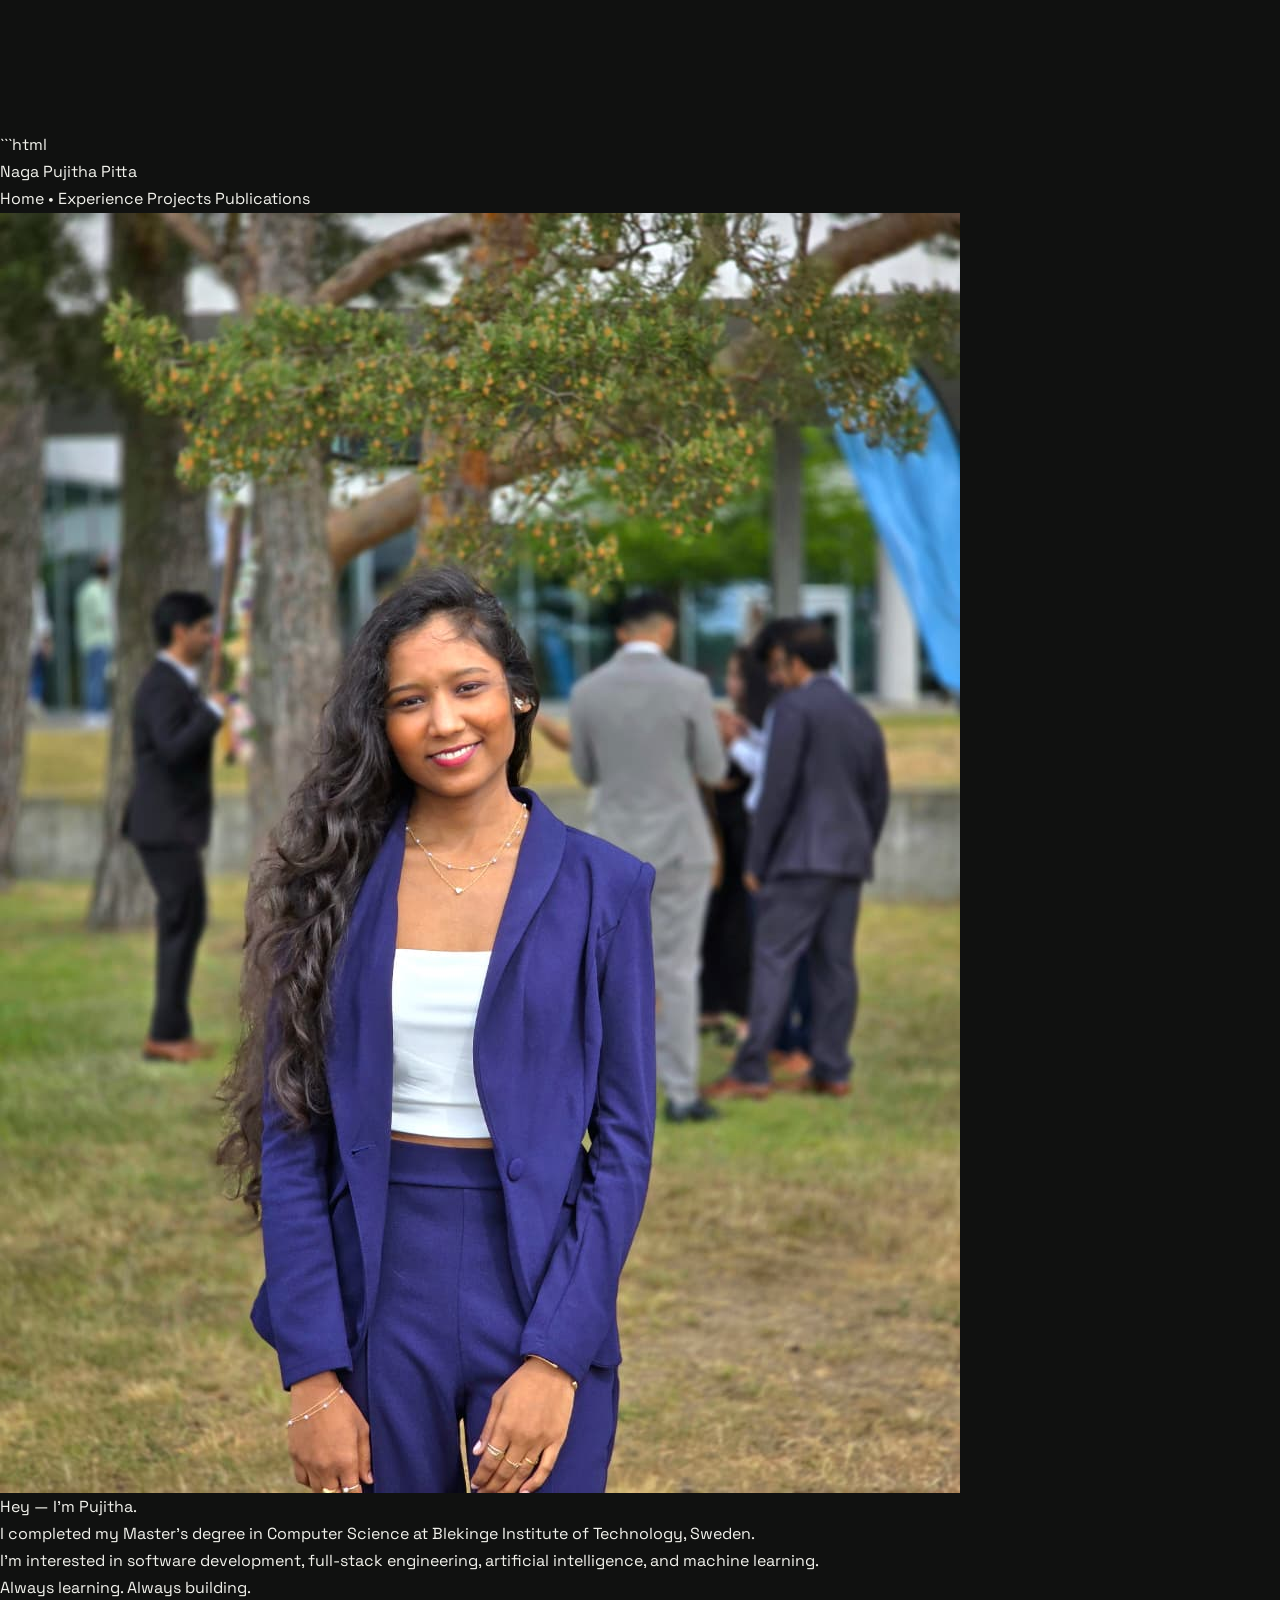
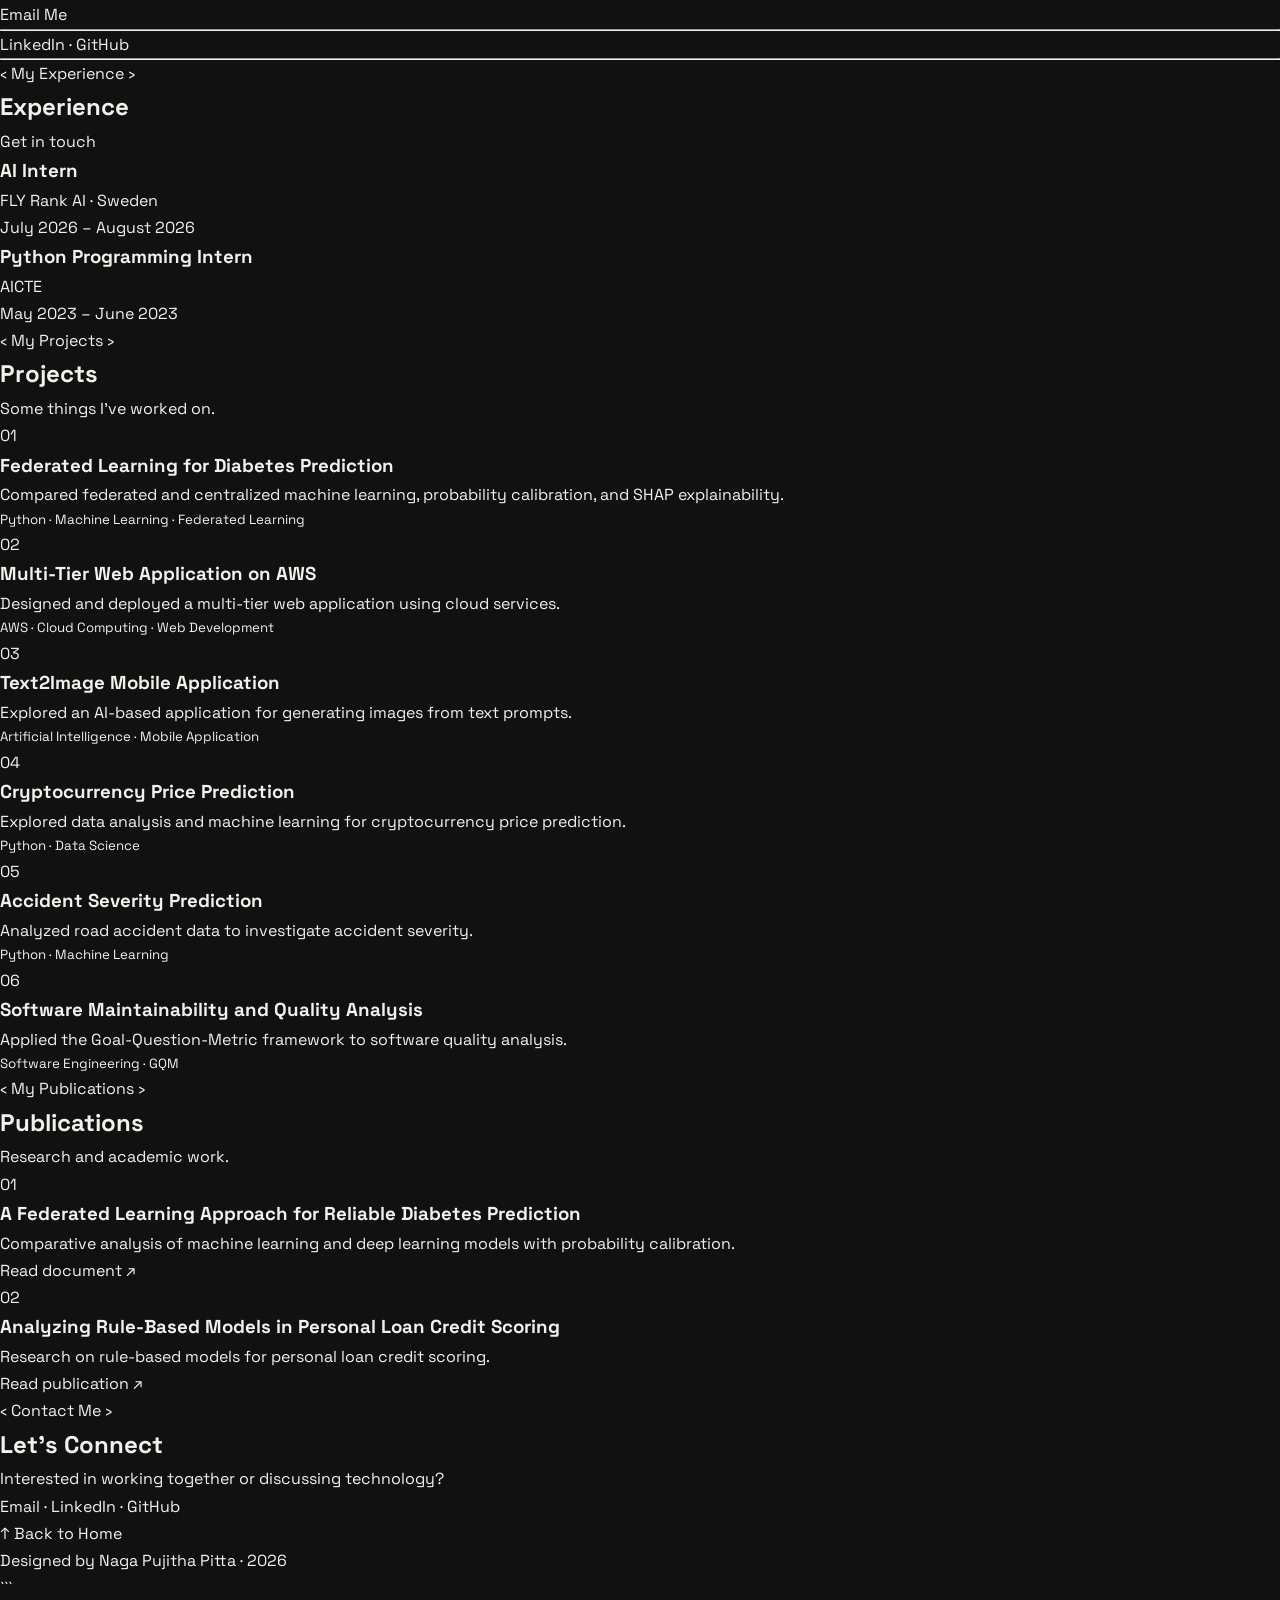
==== commit 1088aa31: "Revise portfolio layout and content Updated the portfolio webpage with new content and structure." ====
--- a/lesson-01/index.html
+++ b/lesson-01/index.html
@@ -1,295 +1,162 @@
-
+```html
 <!DOCTYPE html>
 <html lang="en">
 <head>
     <meta charset="UTF-8">
     <meta name="viewport" content="width=device-width, initial-scale=1.0">
-    <title>Pujitha Pitta | Developer Portfolio</title>
-    <meta name="description" content="Portfolio of Naga Pujitha Pitta, Computer Science graduate interested in software development and AI.">
+    <title>Naga Pujitha Pitta | Portfolio</title>
     <link rel="stylesheet" href="Style.css">
 </head>
 <body>
 
-<header class="header">
-    <nav class="navbar">
-        <a class="logo" href="#home">P<span>.</span></a>
-
-        <button class="menu-toggle" id="menu-toggle"
-                aria-label="Toggle navigation" aria-expanded="false">
-            ☰
-        </button>
-
-        <div class="nav-links" id="nav-links">
-            <a href="#about">About</a>
-            <a href="#skills">Skills</a>
-            <a href="#experience">Experience</a>
-            <a href="#projects">Projects</a>
-            <a href="#publications">Publications</a>
-            <a href="#contact" class="nav-contact">Contact ↗</a>
-        </div>
+<canvas id="particles"></canvas>
+<div class="cursor-glow" id="cursor-glow"></div>
+
+<header>
+    <a href="#home" class="site-name">Naga Pujitha Pitta</a>
+    <p class="typing" id="typing"></p>
+
+    <nav>
+        <a href="#home">Home</a>
+        <span>•</span>
+        <a href="#experience">Experience</a>
+        <a href="#projects">Projects</a>
+        <a href="#publications">Publications</a>
     </nav>
 </header>
 
 <main>
-    <section class="hero" id="home">
-        <div class="hero-content reveal">
-            <p class="eyebrow"><span class="status-dot"></span> OPEN TO OPPORTUNITIES</p>
-
-            <h1>Building ideas<br>into <span>digital solutions.</span></h1>
-
-            <p class="hero-description">
-                Hi, I'm <strong>Naga Pujitha Pitta</strong>, a Computer Science
-                graduate passionate about software development, AI, and
-                creating technology that solves real-world problems.
-            </p>
-
-            <div class="hero-buttons">
-                <a href="#projects" class="button button-primary">Explore my work ↗</a>
-                <a href="mailto:nagapujitha456@gmail.com"
-                   class="button button-secondary">Get in touch</a>
+    <section id="home" class="page home-page">
+        <div class="intro">
+            <img src="images/profile.jpeg" alt="Pujitha's profile photo">
+
+            <div class="intro-text">
+                <p>Hey — I'm Pujitha.</p>
+                <p>
+                    I completed my Master's degree in Computer Science at
+                    Blekinge Institute of Technology, Sweden.
+                </p>
+                <p>
+                    I'm interested in software development, full-stack
+                    engineering, artificial intelligence, and machine learning.
+                </p>
+                <p class="highlight">
+                    Always learning. Always building.
+                </p>
             </div>
-
-            <div class="hero-socials">
-                <a href="https://github.com/Pujitha-pitta" target="_blank"
-                   rel="noopener noreferrer">GitHub ↗</a>
-                <a href="https://linkedin.com/in/naga-pujitha-pitta-bb8784255"
-                   target="_blank" rel="noopener noreferrer">LinkedIn ↗</a>
-            </div>
-        </div>
-
-        <div class="hero-visual reveal">
-            <div class="image-frame">
-                <img src="images/profile.jpeg" alt="Portrait of Pujitha">
-            </div>
-            <div class="floating-card">
-                <span class="floating-icon">✳</span>
-                <div>
-                    <strong>Curious by nature</strong>
-                    <p>Always learning and building</p>
-                </div>
-            </div>
-            <span class="decor decor-one">✳</span>
-            <span class="decor decor-two">+</span>
-        </div>
-
-        <div class="hero-bottom">
-            <span>SCROLL TO EXPLORE</span>
-            <a href="#about" aria-label="Scroll to About">↓</a>
-        </div>
-    </section>
-
-    <section class="section about-section" id="about">
-        <div class="section-heading reveal">
-            <p class="eyebrow">01 / ABOUT ME</p>
-            <h2>Curiosity drives<br><span>my journey.</span></h2>
-        </div>
-
-        <div class="about-content reveal">
-            <p>
-                I completed my Master's degree in Computer Science at
-                Blekinge Institute of Technology, Sweden. I enjoy exploring
-                new technologies, solving technical problems, and turning
-                concepts into practical applications.
-            </p>
-            <p>
-                My experience spans machine learning, cloud applications,
-                programming, and data analysis. I'm continuing to strengthen
-                my software engineering and full-stack development skills.
-            </p>
-
-            <div class="about-facts">
-                <div>
-                    <span class="fact-number">01</span>
-                    <p>Learn continuously</p>
-                </div>
-                <div>
-                    <span class="fact-number">02</span>
-                    <p>Build thoughtfully</p>
-                </div>
-                <div>
-                    <span class="fact-number">03</span>
-                    <p>Solve real problems</p>
-                </div>
-            </div>
-        </div>
-    </section>
-
-    <section class="section skills-section" id="skills">
-        <div class="section-heading reveal">
-            <p class="eyebrow">02 / MY TOOLKIT</p>
-            <h2>Technologies I <span>work with.</span></h2>
-            <p class="section-description">
-                Tools and technologies I've used across my projects and studies.
-            </p>
-        </div>
-
-        <div class="skills-grid">
-            <article class="skill-card reveal">
-                <span class="skill-index">01</span>
-                <h3>Programming</h3>
-                <p>Python · Java · JavaScript · C/C++</p>
-            </article>
-            <article class="skill-card reveal">
-                <span class="skill-index">02</span>
-                <h3>Web Development</h3>
-                <p>HTML · CSS · JavaScript · Flask</p>
-            </article>
-            <article class="skill-card reveal">
-                <span class="skill-index">03</span>
-                <h3>Machine Learning</h3>
-                <p>Scikit-learn · TensorFlow · Keras</p>
-            </article>
-            <article class="skill-card reveal">
-                <span class="skill-index">04</span>
-                <h3>Data & Analytics</h3>
-                <p>SQL · Pandas · NumPy</p>
-            </article>
-            <article class="skill-card reveal">
-                <span class="skill-index">05</span>
-                <h3>Cloud Computing</h3>
-                <p>AWS EC2 · S3 · RDS</p>
-            </article>
-            <article class="skill-card reveal">
-                <span class="skill-index">06</span>
-                <h3>Tools</h3>
-                <p>Git · GitHub · Jupyter Notebook</p>
-            </article>
-        </div>
-    </section>
-
-    <section class="section experience-section" id="experience">
-        <div class="section-heading reveal">
-            <p class="eyebrow">03 / EXPERIENCE</p>
-            <h2>Learning through <span>experience.</span></h2>
-        </div>
-
-        <div class="experience-list">
-            <article class="experience-item reveal">
-                <div class="experience-date">JUL — AUG 2026</div>
-                <div>
-                    <h3>AI Intern</h3>
-                    <p class="experience-company">FLY Rank AI · Sweden</p>
-                    <p>Worked on AI-related tasks and practical technical problem-solving.</p>
-                </div>
-                <span class="experience-arrow">↗</span>
-            </article>
-
-            <article class="experience-item reveal">
-                <div class="experience-date">MAY — JUN 2023</div>
-                <div>
-                    <h3>Python Programming Intern</h3>
-                    <p class="experience-company">AICTE</p>
-                    <p>Developed Python programming skills through internship work and exercises.</p>
-                </div>
-                <span class="experience-arrow">↗</span>
-            </article>
-        </div>
-    </section>
-
-    <section class="section projects-section" id="projects">
-        <div class="section-heading reveal">
-            <p class="eyebrow">04 / SELECTED WORK</p>
-            <h2>Projects that turn<br><span>ideas into reality.</span></h2>
-            <p class="section-description">
-                A selection of academic and technical projects I've worked on.
-            </p>
-        </div>
-
-        <div class="projects-grid">
-            <article class="project-card project-featured reveal">
-                <div class="project-topline">
-                    <span>01 / MACHINE LEARNING</span>
-                    <span class="project-symbol">↗</span>
-                </div>
-                <h3>Reliable Diabetes Prediction</h3>
-                <p>
-                    Compared centralized and federated learning models,
-                    probability calibration, and explainability for
-                    more trustworthy predictions.
-                </p>
-                <div class="project-tags">
-                    <span>Python</span><span>Federated Learning</span><span>SHAP</span>
-                </div>
-            </article>
-
-            <article class="project-card reveal">
-                <div class="project-topline">
-                    <span>02 / CLOUD</span>
-                    <span class="project-symbol">↗</span>
-                </div>
-                <h3>Multi-Tier AWS Application</h3>
-                <p>Designed and deployed a multi-tier web application using AWS services.</p>
-                <div class="project-tags">
-                    <span>AWS</span><span>Web Apps</span>
-                </div>
-            </article>
-
-            <article class="project-card reveal">
-                <div class="project-topline">
-                    <span>03 / ARTIFICIAL INTELLIGENCE</span>
-                    <span class="project-symbol">↗</span>
-                </div>
-                <h3>Text2Image Mobile App</h3>
-                <p>Explored an AI-based mobile application that generates images from text prompts.</p>
-                <div class="project-tags">
-                    <span>AI</span><span>Mobile</span>
-                </div>
-            </article>
-
-            <article class="project-card reveal">
-                <div class="project-topline">
-                    <span>04 / DATA SCIENCE</span>
-                    <span class="project-symbol">↗</span>
-                </div>
-                <h3>Cryptocurrency Price Prediction</h3>
-                <p>Investigated machine learning approaches for predicting cryptocurrency prices.</p>
-                <div class="project-tags">
-                    <span>Python</span><span>Data Analysis</span>
-                </div>
-            </article>
-
-            <article class="project-card reveal">
-                <div class="project-topline">
-                    <span>05 / PREDICTIVE ANALYTICS</span>
-                    <span class="project-symbol">↗</span>
-                </div>
-                <h3>Accident Severity Prediction</h3>
-                <p>Analyzed road accident data to study factors associated with accident severity.</p>
-                <div class="project-tags">
-                    <span>Machine Learning</span><span>Classification</span>
-                </div>
-            </article>
-
-            <article class="project-card reveal">
-                <div class="project-topline">
-                    <span>06 / SOFTWARE ENGINEERING</span>
-                    <span class="project-symbol">↗</span>
-                </div>
-                <h3>Software Quality Analysis</h3>
-                <p>Explored software maintainability and quality using the Goal-Question-Metric framework.</p>
-                <div class="project-tags">
-                    <span>Software Quality</span><span>GQM</span>
-                </div>
-            </article>
-        </div>
-
-        <p class="projects-note">
-            More projects and source code can be explored on my
-            <a href="https://github.com/Pujitha-pitta" target="_blank"
-               rel="noopener noreferrer">GitHub profile ↗</a>.
-        </p>
-    </section>
-
-    <section class="section publications-section" id="publications">
-        <div class="section-heading reveal">
-            <p class="eyebrow">05 / RESEARCH</p>
-            <h2>Ideas backed by <span>research.</span></h2>
-        </div>
-
-        <article class="publication-card reveal">
-            <div class="publication-number">01</div>
-            <div class="publication-content">
-                <p class="publication-label">MACHINE LEARNING · RESEARCH</p>
+        </div>
+
+        <div class="home-links">
+            <a href="mailto:nagapujitha456@gmail.com">Email Me</a>
+            <hr>
+            <a href="https://linkedin.com/in/naga-pujitha-pitta-bb8784255"
+               target="_blank" rel="noopener noreferrer">LinkedIn</a>
+            <span>·</span>
+            <a href="https://github.com/Pujitha-pitta"
+               target="_blank" rel="noopener noreferrer">GitHub</a>
+            <hr>
+            <a href="#experience">‹ My Experience ›</a>
+        </div>
+    </section>
+
+    <section id="experience" class="page">
+        <h1>Experience</h1>
+        <a class="resume-link" href="mailto:nagapujitha456@gmail.com">
+            Get in touch
+        </a>
+
+        <div class="timeline">
+            <article>
+                <span class="timeline-dot"></span>
+                <h3>AI Intern</h3>
+                <p class="company">FLY Rank AI · Sweden</p>
+                <p class="date">July 2026 – August 2026</p>
+            </article>
+
+            <article>
+                <span class="timeline-dot"></span>
+                <h3>Python Programming Intern</h3>
+                <p class="company">AICTE</p>
+                <p class="date">May 2023 – June 2023</p>
+            </article>
+        </div>
+
+        <a class="next-link" href="#projects">‹ My Projects ›</a>
+    </section>
+
+    <section id="projects" class="page">
+        <h1>Projects</h1>
+        <p class="page-subtitle">Some things I've worked on.</p>
+
+        <div class="project-list">
+            <article>
+                <span>01</span>
+                <div>
+                    <h3>Federated Learning for Diabetes Prediction</h3>
+                    <p>
+                        Compared federated and centralized machine learning,
+                        probability calibration, and SHAP explainability.
+                    </p>
+                    <small>Python · Machine Learning · Federated Learning</small>
+                </div>
+            </article>
+
+            <article>
+                <span>02</span>
+                <div>
+                    <h3>Multi-Tier Web Application on AWS</h3>
+                    <p>Designed and deployed a multi-tier web application using cloud services.</p>
+                    <small>AWS · Cloud Computing · Web Development</small>
+                </div>
+            </article>
+
+            <article>
+                <span>03</span>
+                <div>
+                    <h3>Text2Image Mobile Application</h3>
+                    <p>Explored an AI-based application for generating images from text prompts.</p>
+                    <small>Artificial Intelligence · Mobile Application</small>
+                </div>
+            </article>
+
+            <article>
+                <span>04</span>
+                <div>
+                    <h3>Cryptocurrency Price Prediction</h3>
+                    <p>Explored data analysis and machine learning for cryptocurrency price prediction.</p>
+                    <small>Python · Data Science</small>
+                </div>
+            </article>
+
+            <article>
+                <span>05</span>
+                <div>
+                    <h3>Accident Severity Prediction</h3>
+                    <p>Analyzed road accident data to investigate accident severity.</p>
+                    <small>Python · Machine Learning</small>
+                </div>
+            </article>
+
+            <article>
+                <span>06</span>
+                <div>
+                    <h3>Software Maintainability and Quality Analysis</h3>
+                    <p>Applied the Goal-Question-Metric framework to software quality analysis.</p>
+                    <small>Software Engineering · GQM</small>
+                </div>
+            </article>
+        </div>
+
+        <a class="next-link" href="#publications">‹ My Publications ›</a>
+    </section>
+
+    <section id="publications" class="page">
+        <h1>Publications</h1>
+        <p class="page-subtitle">Research and academic work.</p>
+
+        <article class="publication">
+            <span>01</span>
+            <div>
                 <h3>A Federated Learning Approach for Reliable Diabetes Prediction</h3>
                 <p>
                     Comparative analysis of machine learning and deep learning
@@ -300,48 +167,36 @@
             </div>
         </article>
 
-        <article class="publication-card reveal">
-            <div class="publication-number">02</div>
-            <div class="publication-content">
-                <p class="publication-label">CREDIT SCORING · RESEARCH</p>
+        <article class="publication">
+            <span>02</span>
+            <div>
                 <h3>Analyzing Rule-Based Models in Personal Loan Credit Scoring</h3>
-                <p>
-                    Research exploring rule-based models in personal loan
-                    credit scoring.
-                </p>
+                <p>Research on rule-based models for personal loan credit scoring.</p>
                 <a href="Analyzing%20Rule-Based%20Models%20in%20Personal%20Loan%20Credit%20Scoring.pdf"
                    target="_blank" rel="noopener noreferrer">Read publication ↗</a>
             </div>
         </article>
-    </section>
-
-    <section class="contact-section" id="contact">
-        <div class="contact-inner reveal">
-            <p class="eyebrow">06 / GET IN TOUCH</p>
-            <h2>Let's build something<br><span>meaningful.</span></h2>
-            <p>
-                Have an opportunity, an interesting idea, or just want to connect?
-                I'd love to hear from you.
-            </p>
-            <a class="button button-light" href="mailto:nagapujitha456@gmail.com">
-                Say hello ↗
-            </a>
-            <div class="contact-links">
-                <a href="https://github.com/Pujitha-pitta" target="_blank"
-                   rel="noopener noreferrer">GitHub ↗</a>
-                <a href="https://linkedin.com/in/naga-pujitha-pitta-bb8784255"
-                   target="_blank" rel="noopener noreferrer">LinkedIn ↗</a>
-                <a href="mailto:nagapujitha456@gmail.com">Email ↗</a>
-            </div>
-        </div>
+
+        <a class="next-link" href="#contact">‹ Contact Me ›</a>
+    </section>
+
+    <section id="contact" class="page contact-page">
+        <h1>Let's Connect</h1>
+        <p>Interested in working together or discussing technology?</p>
+        <p>
+            <a href="mailto:nagapujitha456@gmail.com">Email</a>
+            ·
+            <a href="https://linkedin.com/in/naga-pujitha-pitta-bb8784255"
+               target="_blank" rel="noopener noreferrer">LinkedIn</a>
+            ·
+            <a href="https://github.com/Pujitha-pitta"
+               target="_blank" rel="noopener noreferrer">GitHub</a>
+        </p>
+        <a class="next-link" href="#home">↑ Back to Home</a>
     </section>
 </main>
 
-<footer class="footer">
-    <a class="logo" href="#home">P<span>.</span></a>
-    <p>Designed and built by Naga Pujitha Pitta · © 2026</p>
-    <a href="#home">Back to top ↑</a>
-</footer>
+<footer>Designed by Naga Pujitha Pitta · 2026</footer>
 
 <script src="script.js"></script>
 </body>
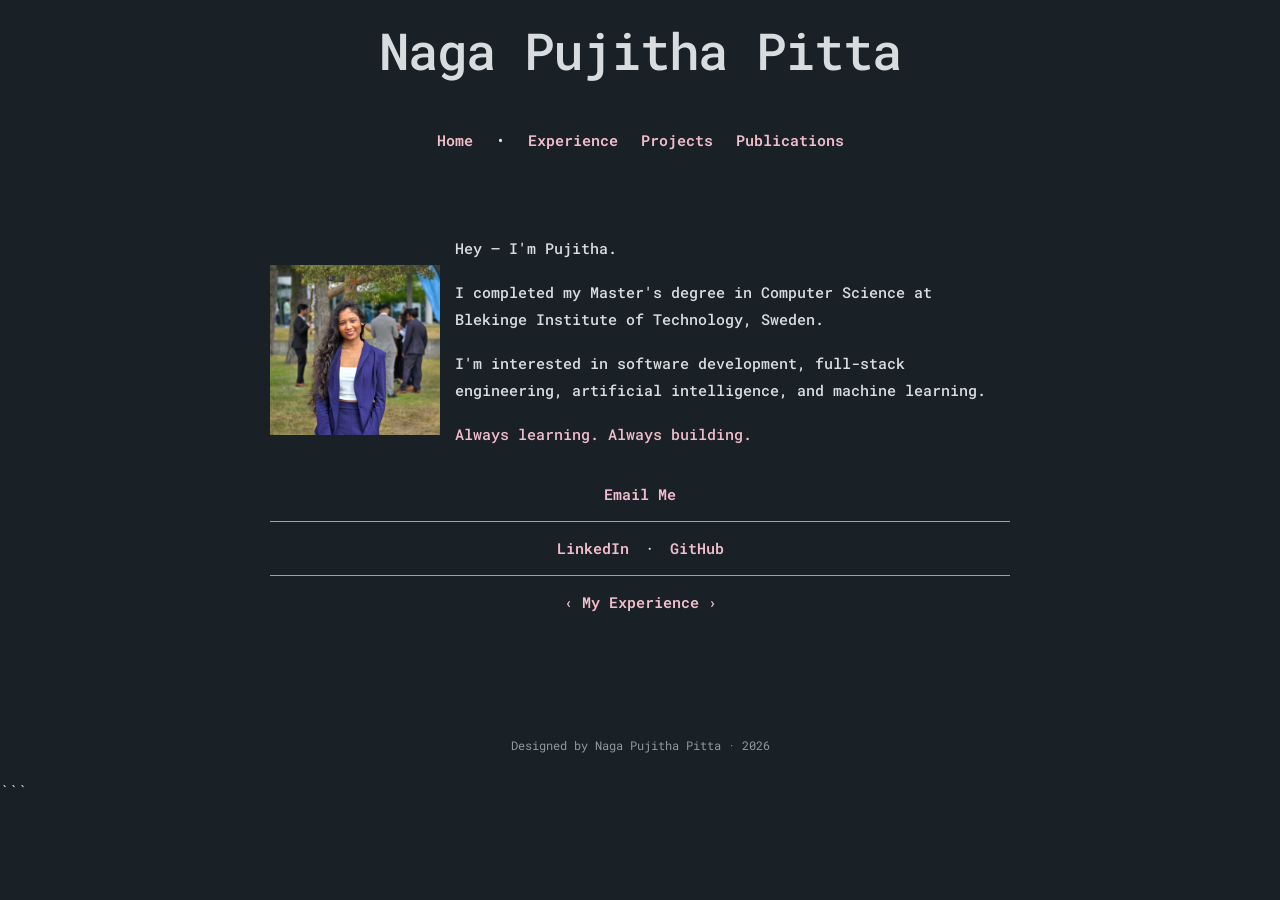
==== commit 6df713e5: "Remove code block formatting from index.html" ====
--- a/lesson-01/index.html
+++ b/lesson-01/index.html
@@ -1,4 +1,4 @@
-```html
+
 <!DOCTYPE html>
 <html lang="en">
 <head>
--- a/lesson-01/Style.css
+++ b/lesson-01/Style.css
@@ -1,15 +1,13 @@
 
-@import url('https://fonts.googleapis.com/css2?family=DM+Mono:wght@400;500&family=Manrope:wght@400;500;600;700;800&family=Space+Grotesk:wght@400;500;600;700&display=swap');
+@import url('https://fonts.googleapis.com/css2?family=Roboto+Mono:wght@400;500;600;700&display=swap');
 
 :root {
-    --background: #101110;
-    --surface: #191b19;
-    --surface-hover: #202320;
-    --text: #f2f2ec;
-    --muted: #a1a79e;
-    --accent: #c8f169;
-    --border: #30342e;
-    --max-width: 1120px;
+    --background: #192126;
+    --text: #d8dcdf;
+    --muted: #aab3b9;
+    --accent: #bceaf0;
+    --highlight: #f1bdcb;
+    --line: #9aa3a8;
 }
 
 * {
@@ -20,804 +18,344 @@
 
 html {
     scroll-behavior: smooth;
-    scroll-padding-top: 95px;
+    scroll-padding-top: 30px;
 }
 
 body {
-    font-family: 'Space Grotesk', sans-serif;
+    min-height: 100vh;
     background: var(--background);
     color: var(--text);
-    line-height: 1.7;
+    font-family: 'Roboto Mono', monospace;
+    font-size: 15px;
+    line-height: 1.8;
     overflow-x: hidden;
 }
 
 a {
-    color: inherit;
+    color: var(--highlight);
     text-decoration: none;
-}
-
-button {
-    font: inherit;
-}
-
-.header {
-    position: sticky;
-    top: 0;
-    z-index: 100;
-    background: rgba(16, 17, 16, 0.92);
-    backdrop-filter: blur(18px);
-    border-bottom: 1px solid rgba(255, 255, 255, 0.07);
-}
-
-.navbar {
-    max-width: var(--max-width);
-    min-height: 78px;
-    margin: auto;
-    padding: 16px 28px;
+    transition: color 0.2s, text-shadow 0.2s;
+}
+
+a:hover {
+    color: white;
+    text-shadow: 0 0 12px rgba(241, 189, 203, 0.5);
+}
+
+#particles {
+    position: fixed;
+    inset: 0;
+    width: 100%;
+    height: 100%;
+    z-index: 0;
+    pointer-events: none;
+}
+
+.cursor-glow {
+    position: fixed;
+    width: 24px;
+    height: 24px;
+    border-radius: 50%;
+    border: 2px solid #e7faff;
+    background: #10191e;
+    box-shadow: 0 0 13px 5px #1cdbd0, 0 0 35px 10px #0c8c9b;
+    transform: translate(-50%, -50%);
+    pointer-events: none;
+    z-index: 20;
+    left: -50px;
+    top: -50px;
+}
+
+header, main, footer {
+    position: relative;
+    z-index: 1;
+}
+
+header {
+    min-height: 225px;
+    text-align: center;
+    padding: 12px 20px 35px;
+}
+
+.site-name {
+    display: block;
+    color: var(--text);
+    font-size: clamp(2rem, 5vw, 3.2rem);
+    font-weight: 500;
+    line-height: 1.5;
+    letter-spacing: -2px;
+}
+
+.typing {
+    min-height: 30px;
+    color: var(--text);
+    font-weight: 600;
+}
+
+nav {
+    display: flex;
+    justify-content: center;
+    align-items: center;
+    gap: 23px;
+    flex-wrap: wrap;
+    margin-top: 8px;
+}
+
+nav span {
+    color: #e4e5e6;
+}
+
+nav a {
+    font-weight: 600;
+}
+
+.page {
+    display: none;
+    width: min(740px, calc(100% - 40px));
+    min-height: 490px;
+    margin: 0 auto;
+    padding: 25px 0 55px;
+    animation: appear 0.45s ease;
+}
+
+.page:target {
+    display: block;
+}
+
+body:not(:has(.page:target)) #home {
+    display: block;
+}
+
+.home-page {
+    padding-top: 10px;
+}
+
+.intro {
     display: flex;
     align-items: center;
-    justify-content: space-between;
-    gap: 24px;
-}
-
-.logo {
-    font-family: 'Manrope', sans-serif;
-    font-size: 2rem;
-    line-height: 1;
-    font-weight: 800;
-    letter-spacing: -3px;
-}
-
-.logo span,
-.hero h1 span,
-.section-heading h2 span,
-.contact-inner h2 span {
+    gap: 15px;
+    margin: 0 auto;
+    max-width: 740px;
+}
+
+.intro img {
+    width: 170px;
+    height: 170px;
+    object-fit: cover;
+    flex-shrink: 0;
+}
+
+.intro-text p {
+    margin: 0 0 17px;
+    font-weight: 500;
+}
+
+.highlight {
+    color: var(--highlight);
+}
+
+.home-links {
+    margin-top: 16px;
+    text-align: center;
+    font-weight: 600;
+}
+
+.home-links hr {
+    border: 0;
+    border-top: 1px solid var(--line);
+    margin: 13px 0;
+}
+
+.home-links span {
+    margin: 0 7px;
+}
+
+h1 {
+    font-size: 1.8rem;
+    font-weight: 500;
+    text-align: center;
+    margin: 0 0 6px;
+}
+
+.page-subtitle,
+.resume-link {
+    display: block;
+    text-align: center;
     color: var(--accent);
-}
-
-.nav-links {
-    display: flex;
-    align-items: center;
-    gap: 27px;
-    font-size: 0.84rem;
-    color: #d1d5ce;
-}
-
-.nav-links a {
-    transition: color 0.2s;
-}
-
-.nav-links a:hover,
-.nav-links a.active {
+    margin: 0 0 40px;
+}
+
+.timeline {
+    position: relative;
+    width: min(440px, 100%);
+    margin: 0 auto 50px;
+    padding-left: 28px;
+    border-left: 1px solid var(--line);
+}
+
+.timeline article {
+    position: relative;
+    padding: 0 0 22px;
+    border-bottom: 1px solid #69737a;
+    margin-bottom: 8px;
+}
+
+.timeline-dot {
+    position: absolute;
+    left: -35px;
+    top: 8px;
+    width: 12px;
+    height: 12px;
+    border: 1px solid var(--text);
+    background: var(--background);
+    border-radius: 50%;
+}
+
+.timeline h3 {
+    font-size: 1rem;
+    font-weight: 500;
+}
+
+.company {
     color: var(--accent);
 }
 
-.nav-links .nav-contact {
-    color: var(--accent);
-    border: 1px solid #596744;
-    padding: 8px 14px;
-    border-radius: 5px;
-}
-
-.menu-toggle {
-    display: none;
-    border: 1px solid var(--border);
-    background: var(--surface);
-    color: var(--text);
-    padding: 7px 12px;
-    border-radius: 5px;
-    cursor: pointer;
-}
-
-.hero {
-    max-width: var(--max-width);
-    min-height: 650px;
-    margin: auto;
-    padding: 100px 28px 110px;
-    display: grid;
-    grid-template-columns: 1.2fr 0.8fr;
-    align-items: center;
-    gap: 65px;
-    position: relative;
-}
-
-.eyebrow {
-    font-family: 'DM Mono', monospace;
-    font-size: 0.72rem;
-    letter-spacing: 1.5px;
-    color: var(--accent);
-    margin-bottom: 23px;
-}
-
-.status-dot {
-    display: inline-block;
-    width: 8px;
-    height: 8px;
-    margin-right: 7px;
-    border-radius: 50%;
-    background: var(--accent);
-    box-shadow: 0 0 12px rgba(200, 241, 105, 0.5);
-}
-
-.hero h1 {
-    font-family: 'Manrope', sans-serif;
-    font-size: clamp(3.2rem, 6.3vw, 5.8rem);
-    line-height: 1.04;
-    letter-spacing: -5px;
-    font-weight: 800;
-}
-
-.hero-description {
-    max-width: 540px;
-    color: var(--muted);
-    font-size: 1.03rem;
-    margin-top: 27px;
-}
-
-.hero-description strong {
-    color: var(--text);
-    font-weight: 600;
-}
-
-.hero-buttons {
-    display: flex;
-    flex-wrap: wrap;
-    gap: 12px;
-    margin-top: 32px;
-}
-
-.button {
-    display: inline-flex;
-    align-items: center;
-    justify-content: center;
-    gap: 8px;
-    min-height: 47px;
-    padding: 12px 20px;
-    border: 1px solid transparent;
-    border-radius: 5px;
-    font-size: 0.9rem;
-    font-weight: 600;
-    transition: transform 0.2s, background 0.2s, color 0.2s;
-}
-
-.button:hover {
-    transform: translateY(-3px);
-}
-
-.button-primary {
-    background: var(--accent);
-    color: #141710;
-}
-
-.button-primary:hover {
-    background: #d8ff85;
-}
-
-.button-secondary {
-    color: var(--text);
-    border-color: #484d45;
-}
-
-.button-secondary:hover {
-    background: var(--surface);
-}
-
-.hero-socials {
-    display: flex;
-    gap: 25px;
-    margin-top: 29px;
-    color: var(--muted);
-    font-size: 0.88rem;
-}
-
-.hero-socials a:hover {
-    color: var(--accent);
-}
-
-.hero-visual {
-    max-width: 390px;
-    width: 100%;
-    margin: auto;
-    position: relative;
-    padding: 17px;
-}
-
-.image-frame {
-    border: 1px solid #515a42;
-    padding: 10px;
-    background: linear-gradient(140deg, #252c21, #151815);
-    transform: rotate(3deg);
-    border-radius: 8px;
-}
-
-.image-frame img {
-    display: block;
-    width: 100%;
-    aspect-ratio: 4 / 5;
-    object-fit: cover;
-    object-position: center;
-    border-radius: 4px;
-    filter: saturate(0.85);
-}
-
-.floating-card {
-    position: absolute;
-    bottom: 45px;
-    left: -38px;
-    display: flex;
-    gap: 12px;
-    align-items: center;
-    padding: 15px 18px;
-    background: #20251d;
-    border: 1px solid #424a38;
-    border-radius: 7px;
-    box-shadow: 0 12px 40px rgba(0, 0, 0, 0.3);
-}
-
-.floating-icon {
-    color: var(--accent);
-    font-size: 1.7rem;
-}
-
-.floating-card strong {
-    font-size: 0.83rem;
-}
-
-.floating-card p {
-    color: var(--muted);
-    font-size: 0.73rem;
-}
-
-.decor {
-    position: absolute;
-    color: var(--accent);
-    font-size: 2rem;
-}
-
-.decor-one {
-    right: -4px;
-    top: 8px;
-}
-
-.decor-two {
-    bottom: 8px;
-    right: 2px;
-    font-size: 2.5rem;
-}
-
-.hero-bottom {
-    position: absolute;
-    bottom: 27px;
-    left: 28px;
-    right: 28px;
-    display: flex;
-    justify-content: space-between;
-    align-items: center;
-    color: #777e73;
-    font-family: 'DM Mono', monospace;
-    font-size: 0.66rem;
-    letter-spacing: 1.5px;
-}
-
-.hero-bottom a {
-    color: var(--accent);
-    font-size: 1.3rem;
-}
-
-.section {
-    max-width: var(--max-width);
-    margin: auto;
-    padding: 105px 28px;
-}
-
-.about-section {
-    display: grid;
-    grid-template-columns: 0.9fr 1.1fr;
-    gap: 70px;
-    border-top: 1px solid var(--border);
-}
-
-.section-heading h2,
-.contact-inner h2 {
-    font-family: 'Manrope', sans-serif;
-    font-size: clamp(2.4rem, 4.8vw, 4rem);
-    line-height: 1.12;
-    letter-spacing: -2px;
-}
-
-.section-description {
-    max-width: 570px;
-    color: var(--muted);
-    margin-top: 18px;
-}
-
-.about-content > p {
-    color: var(--muted);
-    margin-bottom: 18px;
-}
-
-.about-facts {
-    display: grid;
-    grid-template-columns: repeat(3, 1fr);
-    gap: 12px;
-    margin-top: 34px;
-    padding-top: 22px;
-    border-top: 1px solid var(--border);
-}
-
-.fact-number {
-    color: var(--accent);
-    font-family: 'DM Mono', monospace;
-    font-size: 0.8rem;
-}
-
-.about-facts p {
-    font-size: 0.83rem;
-    margin-top: 5px;
-}
-
-.skills-section,
-.projects-section {
-    max-width: none;
-    padding-left: max(28px, calc((100% - var(--max-width) + 56px) / 2));
-    padding-right: max(28px, calc((100% - var(--max-width) + 56px) / 2));
-    background: #151715;
-}
-
-.skills-grid {
-    display: grid;
-    grid-template-columns: repeat(3, minmax(0, 1fr));
-    gap: 15px;
-    margin-top: 38px;
-}
-
-.skill-card {
-    min-height: 160px;
-    background: var(--surface);
-    border: 1px solid var(--border);
-    border-radius: 6px;
-    padding: 23px;
-    transition: border-color 0.2s, transform 0.2s;
-}
-
-.skill-card:hover,
-.project-card:hover {
-    border-color: #7d954e;
-    transform: translateY(-4px);
-}
-
-.skill-index {
-    color: var(--accent);
-    font-family: 'DM Mono', monospace;
-    font-size: 0.72rem;
-}
-
-.skill-card h3 {
-    font-size: 1.08rem;
-    margin: 17px 0 8px;
-}
-
-.skill-card p {
+.date {
     color: var(--muted);
     font-size: 0.85rem;
 }
 
-.experience-list {
-    margin-top: 38px;
-    border-top: 1px solid var(--border);
-}
-
-.experience-item {
+.next-link {
+    display: block;
+    text-align: center;
+    margin: 32px 0 0;
+    font-weight: 600;
+}
+
+.project-list {
     display: grid;
-    grid-template-columns: 170px 1fr 30px;
-    gap: 25px;
-    align-items: start;
-    padding: 28px 5px;
-    border-bottom: 1px solid var(--border);
-}
-
-.experience-date {
-    font-family: 'DM Mono', monospace;
-    font-size: 0.72rem;
-    color: var(--accent);
-    padding-top: 5px;
-}
-
-.experience-item h3 {
-    font-size: 1.2rem;
-}
-
-.experience-company {
-    color: #d1d7ca !important;
-    font-size: 0.88rem;
-    margin: 4px 0 10px;
-}
-
-.experience-item p {
-    color: var(--muted);
-    font-size: 0.9rem;
-}
-
-.experience-arrow {
-    color: var(--accent);
-    font-size: 1.2rem;
-}
-
-.projects-section {
-    background: #151715;
-}
-
-.projects-grid {
+    gap: 0;
+}
+
+.project-list article,
+.publication {
     display: grid;
-    grid-template-columns: repeat(2, minmax(0, 1fr));
-    gap: 17px;
-    margin-top: 38px;
-}
-
-.project-card {
-    display: flex;
-    flex-direction: column;
-    min-height: 275px;
-    background: #1a1d19;
-    border: 1px solid #30352d;
-    border-radius: 7px;
-    padding: 26px;
-    transition: border-color 0.2s, transform 0.2s;
-}
-
-.project-featured {
-    background: linear-gradient(145deg, #252e1d, #1a1d19 75%);
-    border-color: #48543a;
-}
-
-.project-topline {
-    display: flex;
-    justify-content: space-between;
-    align-items: center;
-    gap: 12px;
-    font-family: 'DM Mono', monospace;
-    font-size: 0.66rem;
-    letter-spacing: 0.7px;
-    color: var(--accent);
-}
-
-.project-symbol {
-    font-size: 1.3rem;
-}
-
-.project-card h3 {
-    font-family: 'Manrope', sans-serif;
-    font-size: 1.5rem;
-    line-height: 1.3;
-    margin-top: 28px;
-}
-
-.project-card > p {
-    color: var(--muted);
-    font-size: 0.9rem;
-    margin-top: 13px;
-}
-
-.project-tags {
-    display: flex;
-    flex-wrap: wrap;
-    gap: 7px;
-    margin-top: auto;
-    padding-top: 25px;
-}
-
-.project-tags span {
-    border: 1px solid #41483a;
-    border-radius: 3px;
-    color: #c5ccbd;
-    font-size: 0.7rem;
-    padding: 4px 8px;
-}
-
-.projects-note {
-    color: var(--muted);
-    margin-top: 28px;
-    font-size: 0.9rem;
-}
-
-.projects-note a {
-    color: var(--accent);
-}
-
-.publication-card {
-    display: grid;
-    grid-template-columns: 75px 1fr;
-    gap: 25px;
-    padding: 28px 0;
-    border-bottom: 1px solid var(--border);
-}
-
-.publication-card:first-of-type {
-    margin-top: 24px;
-    border-top: 1px solid var(--border);
-}
-
-.publication-number {
-    font-family: 'DM Mono', monospace;
+    grid-template-columns: 45px 1fr;
+    gap: 14px;
+    padding: 20px 0;
+    border-bottom: 1px solid #59636a;
+}
+
+.project-list article > span,
+.publication > span {
     color: var(--accent);
     font-size: 0.85rem;
 }
 
-.publication-label {
-    font-family: 'DM Mono', monospace;
+.project-list h3,
+.publication h3 {
+    font-size: 1rem;
+    line-height: 1.7;
+    font-weight: 600;
+    color: var(--text);
+}
+
+.project-list p,
+.publication p {
+    color: var(--muted);
+    margin: 5px 0;
+    font-size: 0.88rem;
+}
+
+.project-list small {
     color: var(--accent);
-    font-size: 0.7rem;
-    letter-spacing: 1px;
-}
-
-.publication-content h3 {
-    font-family: 'Manrope', sans-serif;
-    font-size: 1.35rem;
-    line-height: 1.4;
-    margin-top: 10px;
-}
-
-.publication-content > p:not(.publication-label) {
-    color: var(--muted);
-    margin-top: 10px;
-    max-width: 680px;
-}
-
-.publication-content a {
+    font-size: 0.75rem;
+}
+
+.publication a {
     display: inline-block;
-    margin-top: 15px;
-    color: var(--accent);
-    font-size: 0.88rem;
-    font-weight: 600;
-}
-
-.publication-content a:hover {
-    text-decoration: underline;
-}
-
-.contact-section {
-    background: var(--accent);
-    color: #171a12;
-    padding: 100px 28px;
-}
-
-.contact-inner {
-    max-width: 850px;
-    margin: auto;
-    text-align: center;
-}
-
-.contact-inner .eyebrow {
-    color: #46582b;
-}
-
-.contact-inner h2 span {
-    color: #526d2a;
-}
-
-.contact-inner > p:not(.eyebrow) {
-    max-width: 560px;
-    margin: 20px auto 27px;
-    color: #3c4730;
-}
-
-.button-light {
-    background: #171a12;
-    color: white;
-}
-
-.button-light:hover {
-    background: #2a3021;
-}
-
-.contact-links {
-    display: flex;
-    justify-content: center;
-    flex-wrap: wrap;
-    gap: 25px;
-    margin-top: 36px;
-    font-size: 0.85rem;
-    font-weight: 600;
-}
-
-.contact-links a:hover {
-    text-decoration: underline;
-}
-
-.footer {
-    max-width: var(--max-width);
-    margin: auto;
-    padding: 27px 28px;
-    display: flex;
-    align-items: center;
-    justify-content: space-between;
-    gap: 20px;
-}
-
-.footer p,
-.footer > a:last-child {
-    color: var(--muted);
-    font-size: 0.77rem;
-}
-
-.footer > a:last-child:hover {
-    color: var(--accent);
-}
-
-/* Scroll reveal animation */
-.reveal {
-    opacity: 0;
-    transform: translateY(22px);
-    transition: opacity 0.7s ease, transform 0.7s ease;
-}
-
-.reveal.visible {
-    opacity: 1;
-    transform: translateY(0);
+    margin-top: 8px;
+}
+
+.contact-page {
+    text-align: center;
+}
+
+.contact-page > p {
+    margin-top: 22px;
+}
+
+footer {
+    text-align: center;
+    padding: 20px;
+    color: #8f999f;
+    font-size: 0.75rem;
+}
+
+@keyframes appear {
+    from {
+        opacity: 0;
+        transform: translateY(8px);
+    }
+    to {
+        opacity: 1;
+        transform: translateY(0);
+    }
+}
+
+@media (max-width: 600px) {
+    header {
+        min-height: 205px;
+    }
+
+    .site-name {
+        letter-spacing: -1px;
+    }
+
+    nav {
+        gap: 10px;
+        font-size: 0.78rem;
+    }
+
+    .page {
+        width: calc(100% - 32px);
+        padding-top: 15px;
+    }
+
+    .intro {
+        align-items: flex-start;
+        flex-direction: column;
+        gap: 18px;
+    }
+
+    .intro img {
+        width: 135px;
+        height: 135px;
+        margin: auto;
+    }
+
+    .intro-text p {
+        margin-bottom: 14px;
+    }
+
+    .cursor-glow {
+        display: none;
+    }
+
+    .project-list article,
+    .publication {
+        grid-template-columns: 30px 1fr;
+        gap: 8px;
+    }
 }
 
 @media (prefers-reduced-motion: reduce) {
-    *,
-    *::before,
-    *::after {
-        scroll-behavior: auto !important;
-        transition-duration: 0.01ms !important;
+    html {
+        scroll-behavior: auto;
+    }
+
+    *, *::before, *::after {
         animation-duration: 0.01ms !important;
     }
-
-    .reveal {
-        opacity: 1;
-        transform: none;
-    }
-}
-
-@media (max-width: 900px) {
-    .navbar {
-        padding-left: 22px;
-        padding-right: 22px;
-    }
-
-    .nav-links {
-        gap: 15px;
-        font-size: 0.78rem;
-    }
-
-    .hero {
-        gap: 28px;
-    }
-
-    .hero h1 {
-        letter-spacing: -3px;
-    }
-
-    .about-section {
-        gap: 35px;
-    }
-
-    .skills-grid {
-        grid-template-columns: repeat(2, minmax(0, 1fr));
-    }
-}
-
-@media (max-width: 680px) {
-    .navbar {
-        min-height: 70px;
-        flex-wrap: wrap;
-    }
-
-    .menu-toggle {
-        display: block;
-        margin-left: auto;
-    }
-
-    .nav-links {
-        display: none;
-        width: 100%;
-        align-items: stretch;
-        flex-direction: column;
-        gap: 0;
-        padding: 8px 0 12px;
-    }
-
-    .nav-links.open {
-        display: flex;
-    }
-
-    .nav-links a {
-        padding: 10px 0;
-    }
-
-    .nav-links .nav-contact {
-        align-self: flex-start;
-        padding: 7px 12px;
-        margin-top: 5px;
-    }
-
-    .hero {
-        min-height: auto;
-        grid-template-columns: 1fr;
-        padding-top: 65px;
-        padding-bottom: 100px;
-    }
-
-    .hero h1 {
-        font-size: clamp(3rem, 12vw, 4.6rem);
-        letter-spacing: -3px;
-    }
-
-    .hero-visual {
-        max-width: 310px;
-        margin-top: 20px;
-    }
-
-    .floating-card {
-        left: -10px;
-        bottom: 35px;
-    }
-
-    .hero-bottom {
-        bottom: 25px;
-    }
-
-    .section {
-        padding: 75px 22px;
-    }
-
-    .about-section {
-        grid-template-columns: 1fr;
-        gap: 25px;
-    }
-
-    .skills-section,
-    .projects-section {
-        padding-left: 22px;
-        padding-right: 22px;
-    }
-
-    .skills-grid,
-    .projects-grid {
-        grid-template-columns: 1fr;
-    }
-
-    .experience-item {
-        grid-template-columns: 1fr 25px;
-        gap: 8px;
-    }
-
-    .experience-date {
-        grid-column: 1 / -1;
-    }
-
-    .experience-item > div:nth-child(2) {
-        grid-column: 1;
-    }
-
-    .experience-arrow {
-        grid-column: 2;
-        grid-row: 2;
-    }
-
-    .publication-card {
-        grid-template-columns: 35px 1fr;
-        gap: 12px;
-    }
-
-    .publication-content h3 {
-        font-size: 1.15rem;
-    }
-
-    .contact-section {
-        padding: 75px 22px;
-    }
-
-    .footer {
-        flex-wrap: wrap;
-        padding: 24px 22px;
-    }
-
-    .footer p {
-        order: 3;
-        width: 100%;
-    }
 }
 ```
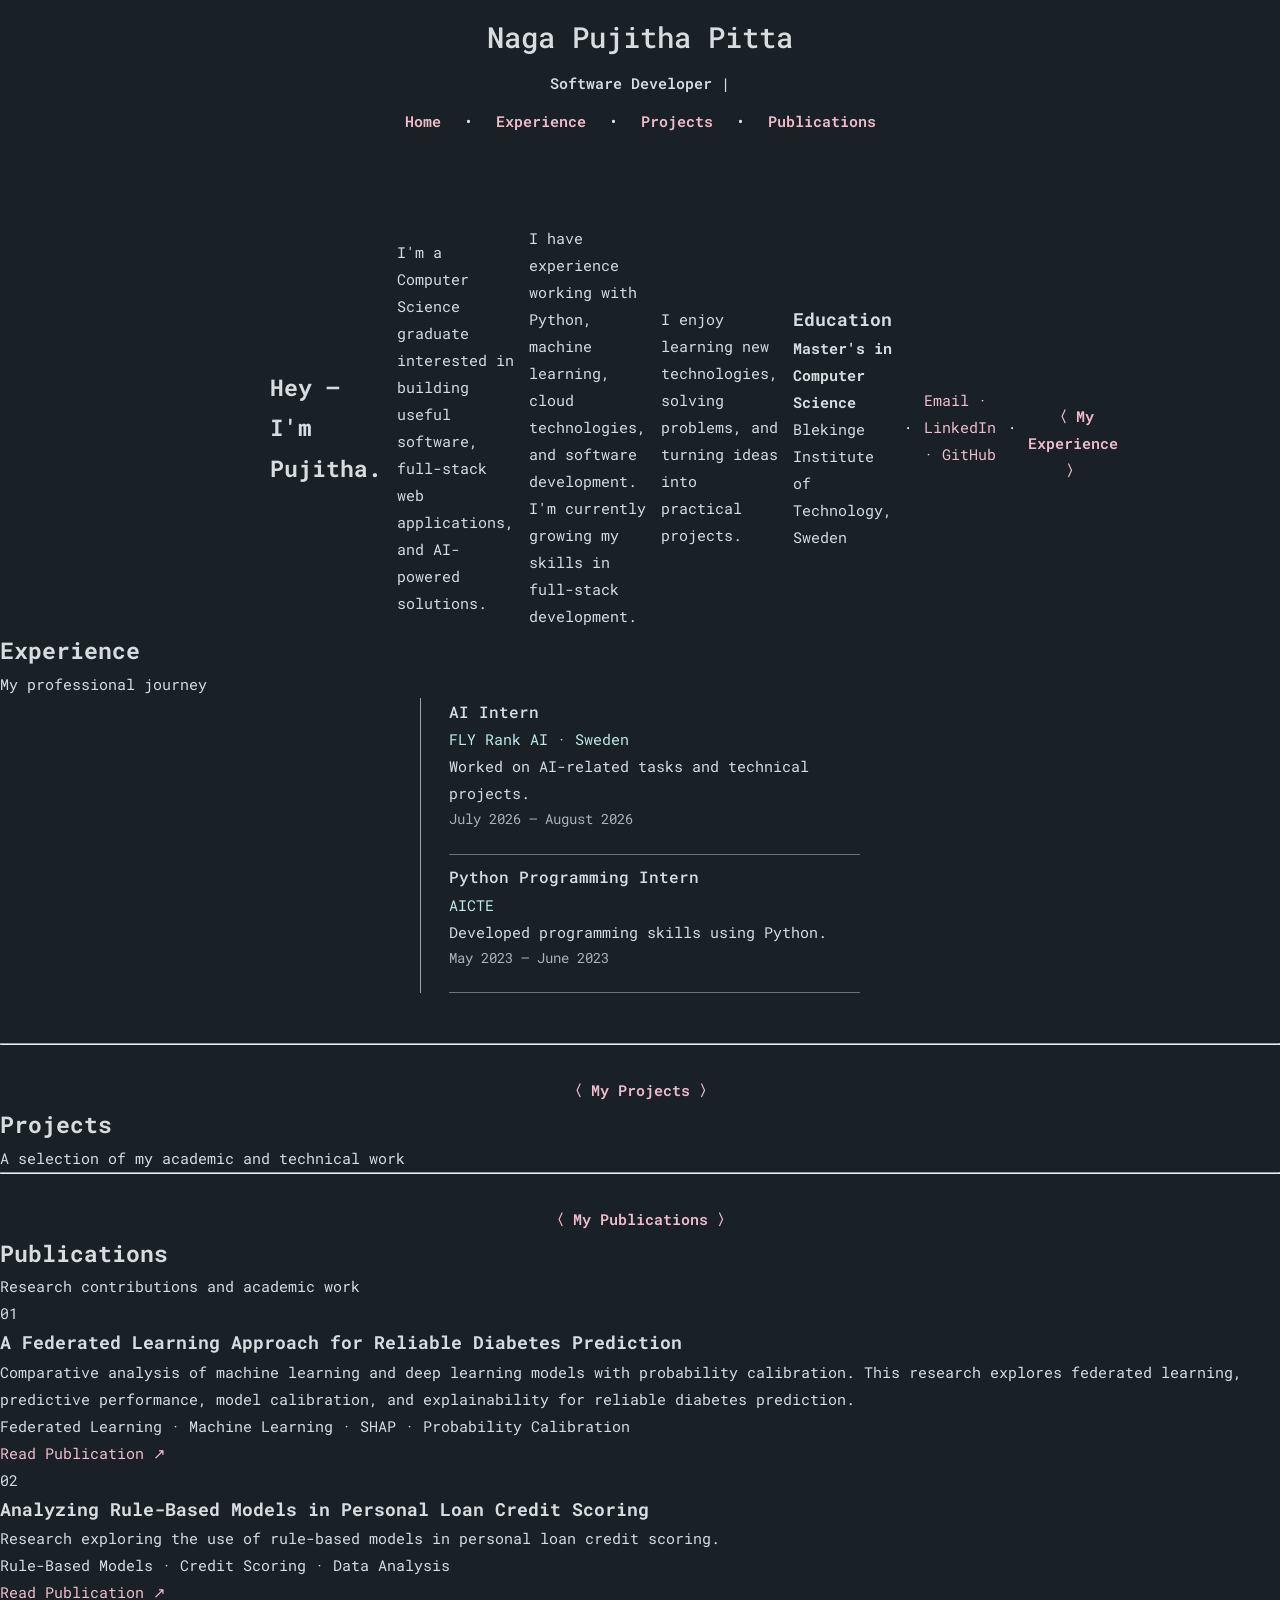
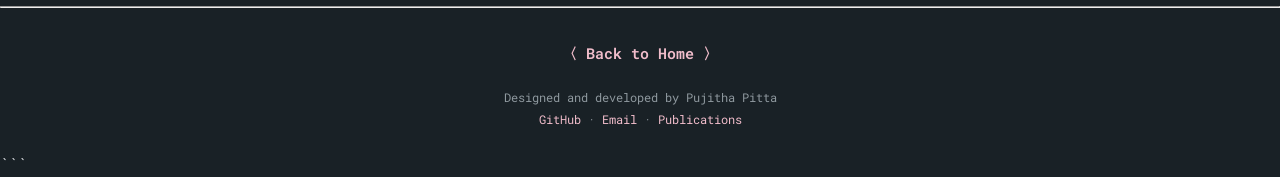
==== commit b0c6ad2b: "Update portfolio information and structure" ====
--- a/lesson-01/index.html
+++ b/lesson-01/index.html
@@ -4,201 +4,207 @@
 <head>
     <meta charset="UTF-8">
     <meta name="viewport" content="width=device-width, initial-scale=1.0">
-    <title>Naga Pujitha Pitta | Portfolio</title>
+    <meta name="theme-color" content="#192127">
+    <title>Pujitha Pitta | Software Developer</title>
     <link rel="stylesheet" href="Style.css">
 </head>
 <body>
 
-<canvas id="particles"></canvas>
-<div class="cursor-glow" id="cursor-glow"></div>
-
-<header>
-    <a href="#home" class="site-name">Naga Pujitha Pitta</a>
-    <p class="typing" id="typing"></p>
-
-    <nav>
-        <a href="#home">Home</a>
-        <span>•</span>
-        <a href="#experience">Experience</a>
-        <a href="#projects">Projects</a>
-        <a href="#publications">Publications</a>
-    </nav>
-</header>
-
-<main>
-    <section id="home" class="page home-page">
-        <div class="intro">
-            <img src="images/profile.jpeg" alt="Pujitha's profile photo">
-
-            <div class="intro-text">
-                <p>Hey — I'm Pujitha.</p>
+    <div class="background-shapes" aria-hidden="true">
+        <span></span><span></span><span></span><span></span>
+        <span></span><span></span><span></span><span></span>
+        <span></span><span></span><span></span><span></span>
+    </div>
+
+    <header class="hero" id="home">
+        <h1>Naga Pujitha Pitta</h1>
+        <p class="typing">
+            <span id="roleText">Software Developer</span>
+            <span class="cursor">|</span>
+        </p>
+
+        <nav>
+            <a href="#home">Home</a>
+            <span>•</span>
+            <a href="#experience">Experience</a>
+            <span>•</span>
+            <a href="#projects">Projects</a>
+            <span>•</span>
+            <a href="#publications">Publications</a>
+        </nav>
+    </header>
+
+    <main>
+        <section class="intro">
+            <h2>Hey — I'm Pujitha.</h2>
+
+            <p>
+                I'm a Computer Science graduate interested in building
+                useful software, full-stack web applications, and AI-powered
+                solutions.
+            </p>
+
+            <p>
+                I have experience working with Python, machine learning,
+                cloud technologies, and software development. I'm currently
+                growing my skills in full-stack development.
+            </p>
+
+            <p>
+                I enjoy learning new technologies, solving problems,
+                and turning ideas into practical projects.
+            </p>
+
+            <div class="education">
+                <h3>Education</h3>
                 <p>
-                    I completed my Master's degree in Computer Science at
-                    Blekinge Institute of Technology, Sweden.
+                    <strong>Master's in Computer Science</strong><br>
+                    Blekinge Institute of Technology, Sweden
                 </p>
-                <p>
-                    I'm interested in software development, full-stack
-                    engineering, artificial intelligence, and machine learning.
-                </p>
-                <p class="highlight">
-                    Always learning. Always building.
-                </p>
-            </div>
-        </div>
-
-        <div class="home-links">
-            <a href="mailto:nagapujitha456@gmail.com">Email Me</a>
-            <hr>
-            <a href="https://linkedin.com/in/naga-pujitha-pitta-bb8784255"
-               target="_blank" rel="noopener noreferrer">LinkedIn</a>
-            <span>·</span>
+            </div>
+
+            <hr>
+
+            <div class="social-links">
+                <a href="mailto:nagapujitha456@gmail.com">Email</a>
+                <span>·</span>
+                <a href="https://linkedin.com/in/naga-pujitha-pitta-bb8784255"
+                   target="_blank" rel="noopener noreferrer">LinkedIn</a>
+                <span>·</span>
+                <a href="https://github.com/Pujitha-pitta"
+                   target="_blank" rel="noopener noreferrer">GitHub</a>
+            </div>
+
+            <hr>
+
+            <a class="next-link" href="#experience">〈 My Experience 〉</a>
+        </section>
+
+        <section id="experience" class="section">
+            <h2>Experience</h2>
+            <p class="section-subtitle">My professional journey</p>
+
+            <div class="timeline">
+                <article class="timeline-item">
+                    <h3>AI Intern</h3>
+                    <p class="company">FLY Rank AI · Sweden</p>
+                    <p>Worked on AI-related tasks and technical projects.</p>
+                    <p class="date">July 2026 – August 2026</p>
+                </article>
+
+                <article class="timeline-item">
+                    <h3>Python Programming Intern</h3>
+                    <p class="company">AICTE</p>
+                    <p>Developed programming skills using Python.</p>
+                    <p class="date">May 2023 – June 2023</p>
+                </article>
+            </div>
+
+            <hr>
+
+            <a class="next-link" href="#projects">〈 My Projects 〉</a>
+        </section>
+
+        <section id="projects" class="section">
+            <h2>Projects</h2>
+            <p class="section-subtitle">
+                A selection of my academic and technical work
+            </p>
+
+            <div id="projectList" class="project-list"></div>
+
+            <hr>
+
+            <a class="next-link" href="#publications">
+                〈 My Publications 〉
+            </a>
+        </section>
+
+        <section id="publications" class="section">
+            <h2>Publications</h2>
+            <p class="section-subtitle">
+                Research contributions and academic work
+            </p>
+
+            <div class="publication-list">
+
+                <article class="publication-card">
+                    <span class="publication-number">01</span>
+
+                    <div class="publication-content">
+                        <h3>
+                            A Federated Learning Approach for Reliable
+                            Diabetes Prediction
+                        </h3>
+
+                        <p>
+                            Comparative analysis of machine learning and
+                            deep learning models with probability calibration.
+                            This research explores federated learning,
+                            predictive performance, model calibration,
+                            and explainability for reliable diabetes prediction.
+                        </p>
+
+                        <p class="publication-tags">
+                            Federated Learning · Machine Learning ·
+                            SHAP · Probability Calibration
+                        </p>
+
+                        <a href="Diabetes%20Prediction.pdf"
+                           target="_blank"
+                           rel="noopener noreferrer">
+                            Read Publication ↗
+                        </a>
+                    </div>
+                </article>
+
+                <article class="publication-card">
+                    <span class="publication-number">02</span>
+
+                    <div class="publication-content">
+                        <h3>
+                            Analyzing Rule-Based Models in Personal
+                            Loan Credit Scoring
+                        </h3>
+
+                        <p>
+                            Research exploring the use of rule-based models
+                            in personal loan credit scoring.
+                        </p>
+
+                        <p class="publication-tags">
+                            Rule-Based Models · Credit Scoring · Data Analysis
+                        </p>
+
+                        <a href="Analyzing%20Rule-Based%20Models%20in%20Personal%20Loan%20Credit%20Scoring.pdf"
+                           target="_blank"
+                           rel="noopener noreferrer">
+                            Read Publication ↗
+                        </a>
+                    </div>
+                </article>
+
+            </div>
+
+            <hr>
+
+            <a class="next-link" href="#home">〈 Back to Home 〉</a>
+        </section>
+    </main>
+
+    <footer>
+        <p>Designed and developed by Pujitha Pitta</p>
+        <p>
             <a href="https://github.com/Pujitha-pitta"
                target="_blank" rel="noopener noreferrer">GitHub</a>
-            <hr>
-            <a href="#experience">‹ My Experience ›</a>
-        </div>
-    </section>
-
-    <section id="experience" class="page">
-        <h1>Experience</h1>
-        <a class="resume-link" href="mailto:nagapujitha456@gmail.com">
-            Get in touch
-        </a>
-
-        <div class="timeline">
-            <article>
-                <span class="timeline-dot"></span>
-                <h3>AI Intern</h3>
-                <p class="company">FLY Rank AI · Sweden</p>
-                <p class="date">July 2026 – August 2026</p>
-            </article>
-
-            <article>
-                <span class="timeline-dot"></span>
-                <h3>Python Programming Intern</h3>
-                <p class="company">AICTE</p>
-                <p class="date">May 2023 – June 2023</p>
-            </article>
-        </div>
-
-        <a class="next-link" href="#projects">‹ My Projects ›</a>
-    </section>
-
-    <section id="projects" class="page">
-        <h1>Projects</h1>
-        <p class="page-subtitle">Some things I've worked on.</p>
-
-        <div class="project-list">
-            <article>
-                <span>01</span>
-                <div>
-                    <h3>Federated Learning for Diabetes Prediction</h3>
-                    <p>
-                        Compared federated and centralized machine learning,
-                        probability calibration, and SHAP explainability.
-                    </p>
-                    <small>Python · Machine Learning · Federated Learning</small>
-                </div>
-            </article>
-
-            <article>
-                <span>02</span>
-                <div>
-                    <h3>Multi-Tier Web Application on AWS</h3>
-                    <p>Designed and deployed a multi-tier web application using cloud services.</p>
-                    <small>AWS · Cloud Computing · Web Development</small>
-                </div>
-            </article>
-
-            <article>
-                <span>03</span>
-                <div>
-                    <h3>Text2Image Mobile Application</h3>
-                    <p>Explored an AI-based application for generating images from text prompts.</p>
-                    <small>Artificial Intelligence · Mobile Application</small>
-                </div>
-            </article>
-
-            <article>
-                <span>04</span>
-                <div>
-                    <h3>Cryptocurrency Price Prediction</h3>
-                    <p>Explored data analysis and machine learning for cryptocurrency price prediction.</p>
-                    <small>Python · Data Science</small>
-                </div>
-            </article>
-
-            <article>
-                <span>05</span>
-                <div>
-                    <h3>Accident Severity Prediction</h3>
-                    <p>Analyzed road accident data to investigate accident severity.</p>
-                    <small>Python · Machine Learning</small>
-                </div>
-            </article>
-
-            <article>
-                <span>06</span>
-                <div>
-                    <h3>Software Maintainability and Quality Analysis</h3>
-                    <p>Applied the Goal-Question-Metric framework to software quality analysis.</p>
-                    <small>Software Engineering · GQM</small>
-                </div>
-            </article>
-        </div>
-
-        <a class="next-link" href="#publications">‹ My Publications ›</a>
-    </section>
-
-    <section id="publications" class="page">
-        <h1>Publications</h1>
-        <p class="page-subtitle">Research and academic work.</p>
-
-        <article class="publication">
-            <span>01</span>
-            <div>
-                <h3>A Federated Learning Approach for Reliable Diabetes Prediction</h3>
-                <p>
-                    Comparative analysis of machine learning and deep learning
-                    models with probability calibration.
-                </p>
-                <a href="Diabetes%20Prediction.pdf" target="_blank"
-                   rel="noopener noreferrer">Read document ↗</a>
-            </div>
-        </article>
-
-        <article class="publication">
-            <span>02</span>
-            <div>
-                <h3>Analyzing Rule-Based Models in Personal Loan Credit Scoring</h3>
-                <p>Research on rule-based models for personal loan credit scoring.</p>
-                <a href="Analyzing%20Rule-Based%20Models%20in%20Personal%20Loan%20Credit%20Scoring.pdf"
-                   target="_blank" rel="noopener noreferrer">Read publication ↗</a>
-            </div>
-        </article>
-
-        <a class="next-link" href="#contact">‹ Contact Me ›</a>
-    </section>
-
-    <section id="contact" class="page contact-page">
-        <h1>Let's Connect</h1>
-        <p>Interested in working together or discussing technology?</p>
-        <p>
+            ·
             <a href="mailto:nagapujitha456@gmail.com">Email</a>
             ·
-            <a href="https://linkedin.com/in/naga-pujitha-pitta-bb8784255"
-               target="_blank" rel="noopener noreferrer">LinkedIn</a>
-            ·
-            <a href="https://github.com/Pujitha-pitta"
-               target="_blank" rel="noopener noreferrer">GitHub</a>
+            <a href="#publications">Publications</a>
         </p>
-        <a class="next-link" href="#home">↑ Back to Home</a>
-    </section>
-</main>
-
-<footer>Designed by Naga Pujitha Pitta · 2026</footer>
-
-<script src="script.js"></script>
+    </footer>
+
+    <script src="script.js"></script>
 </body>
 </html>
 ```
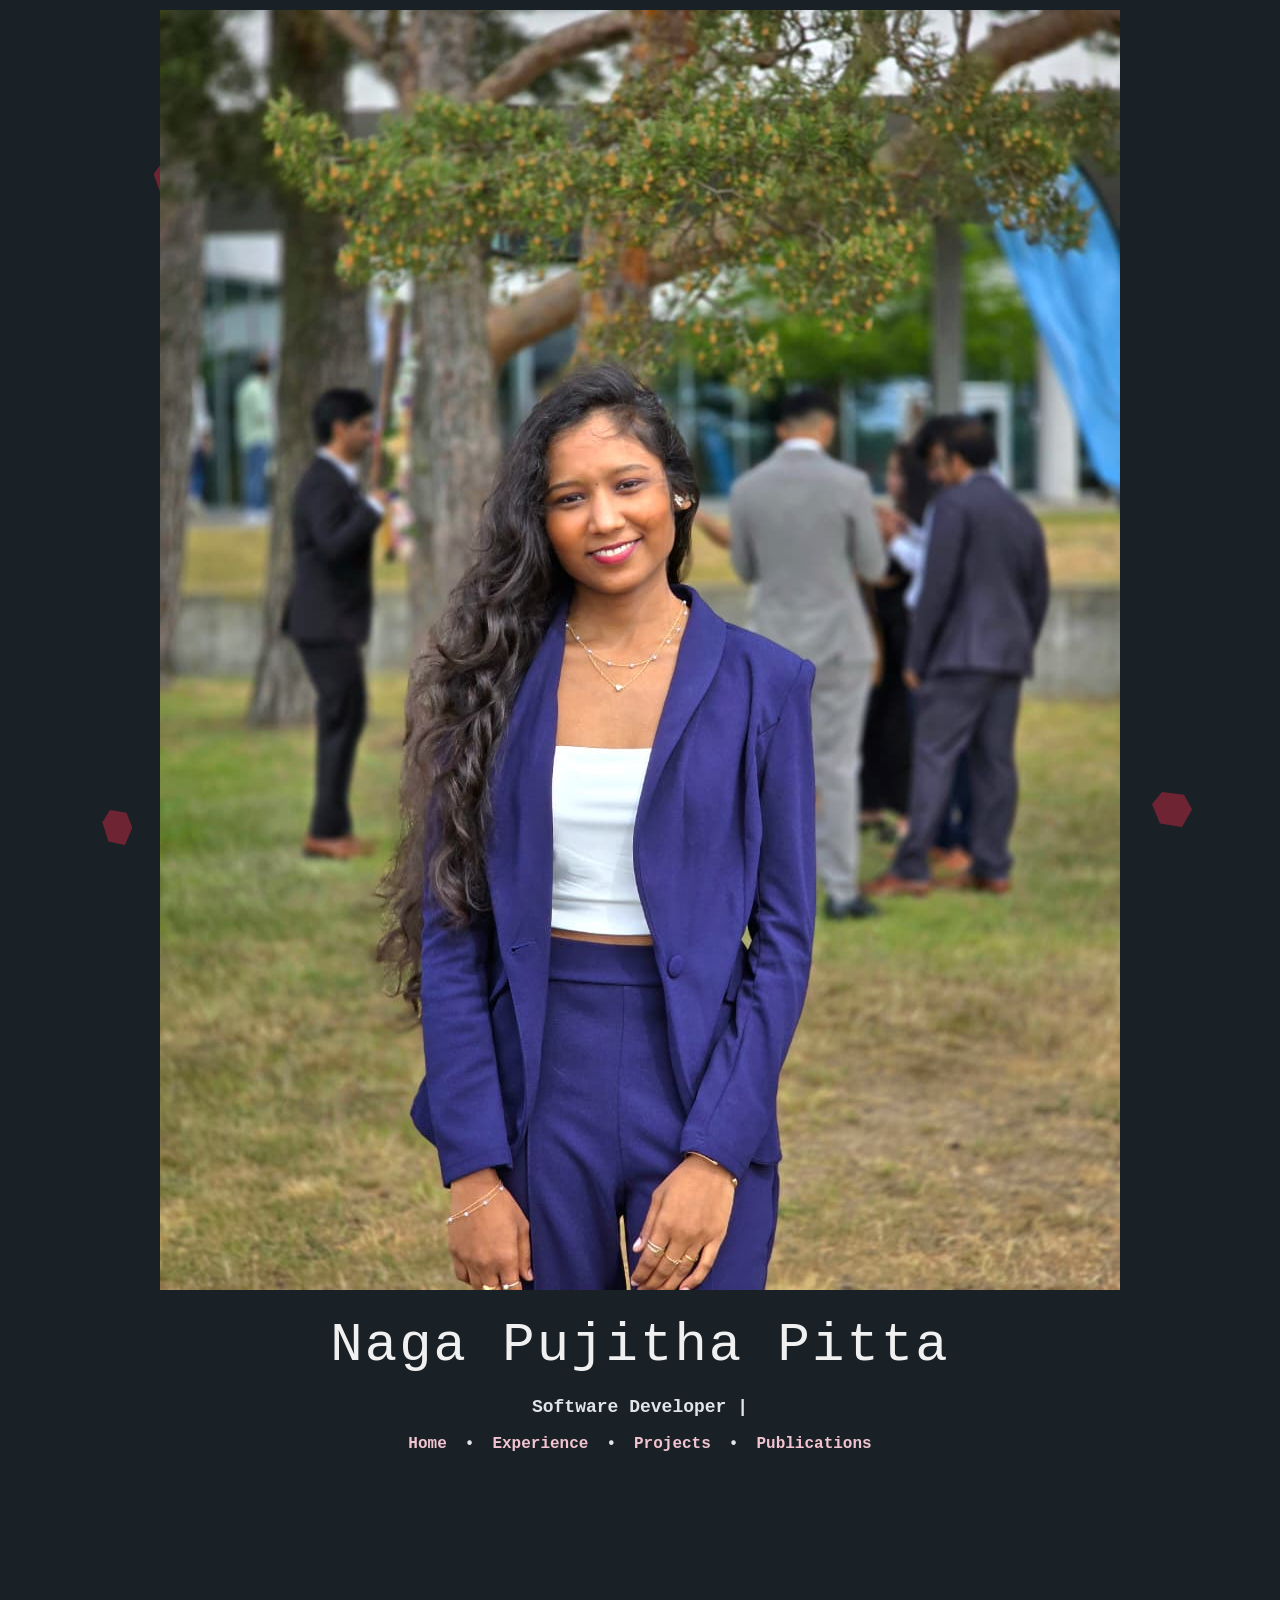
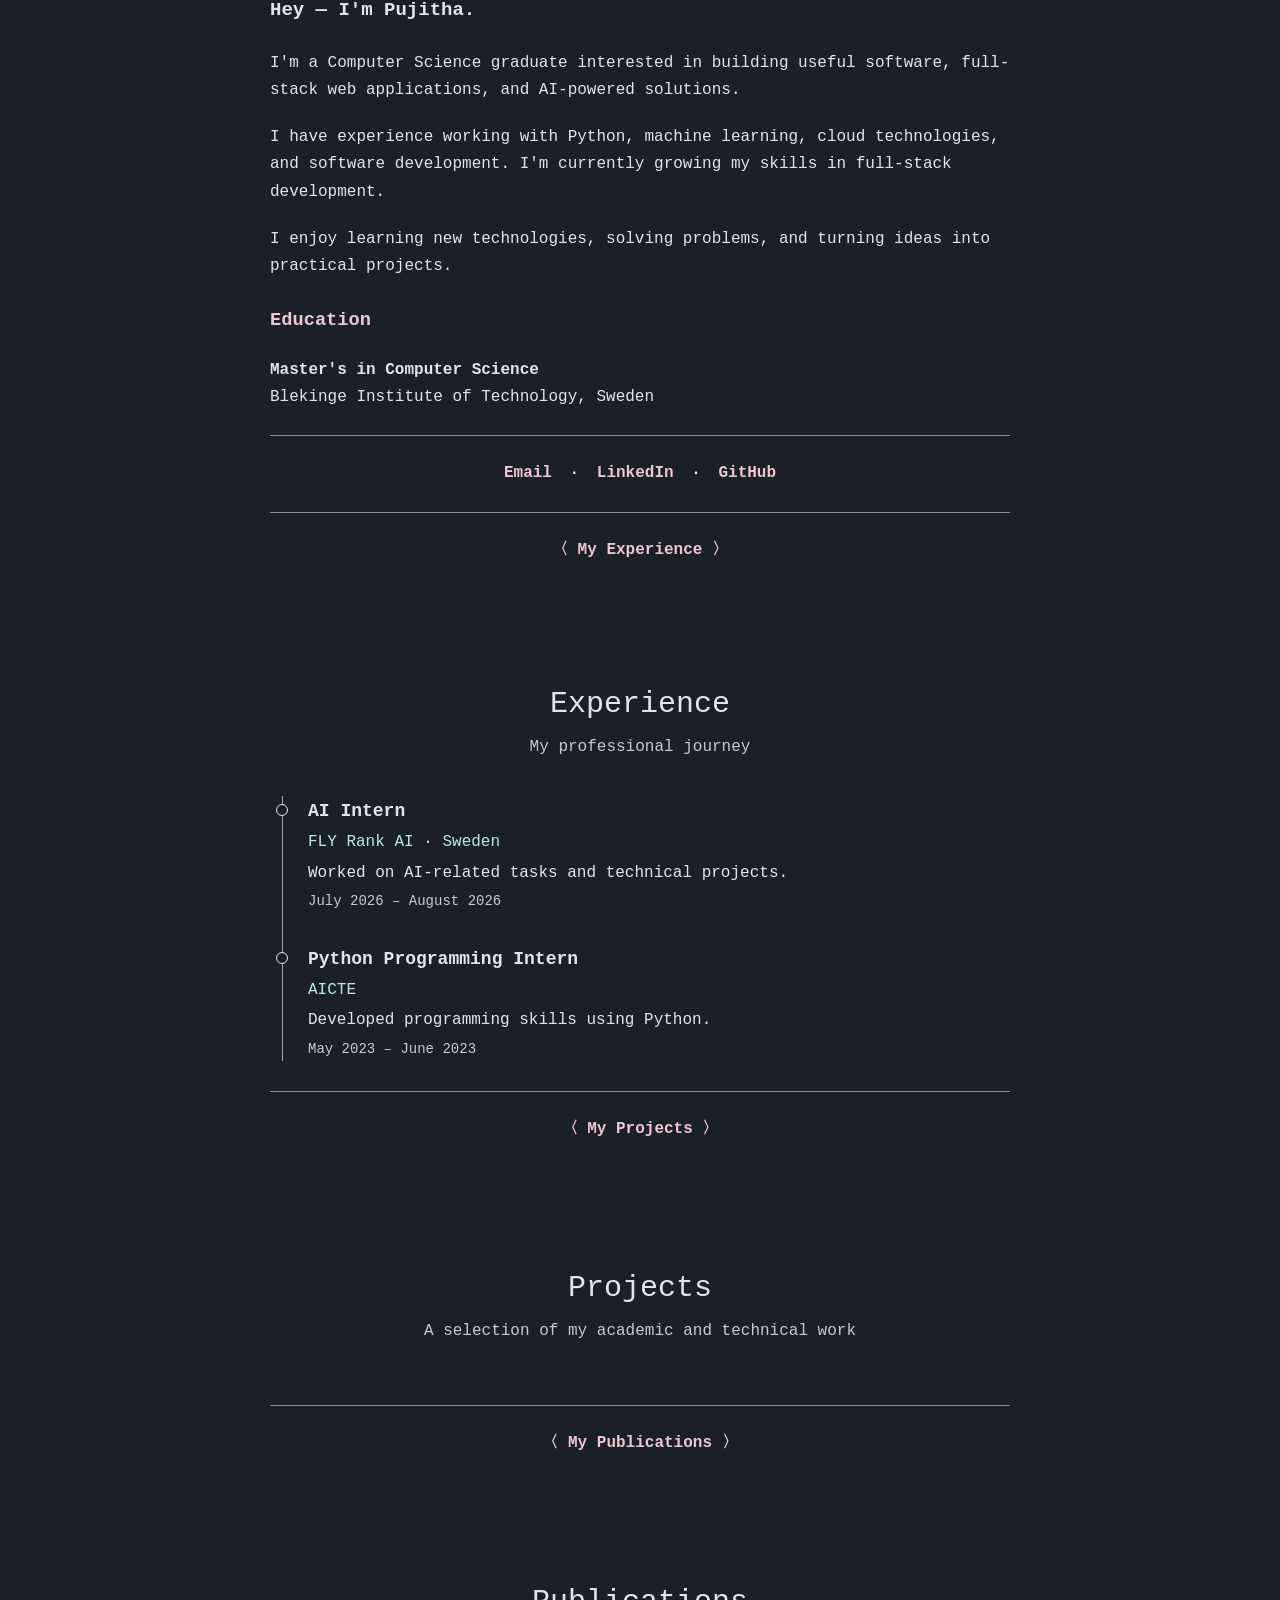
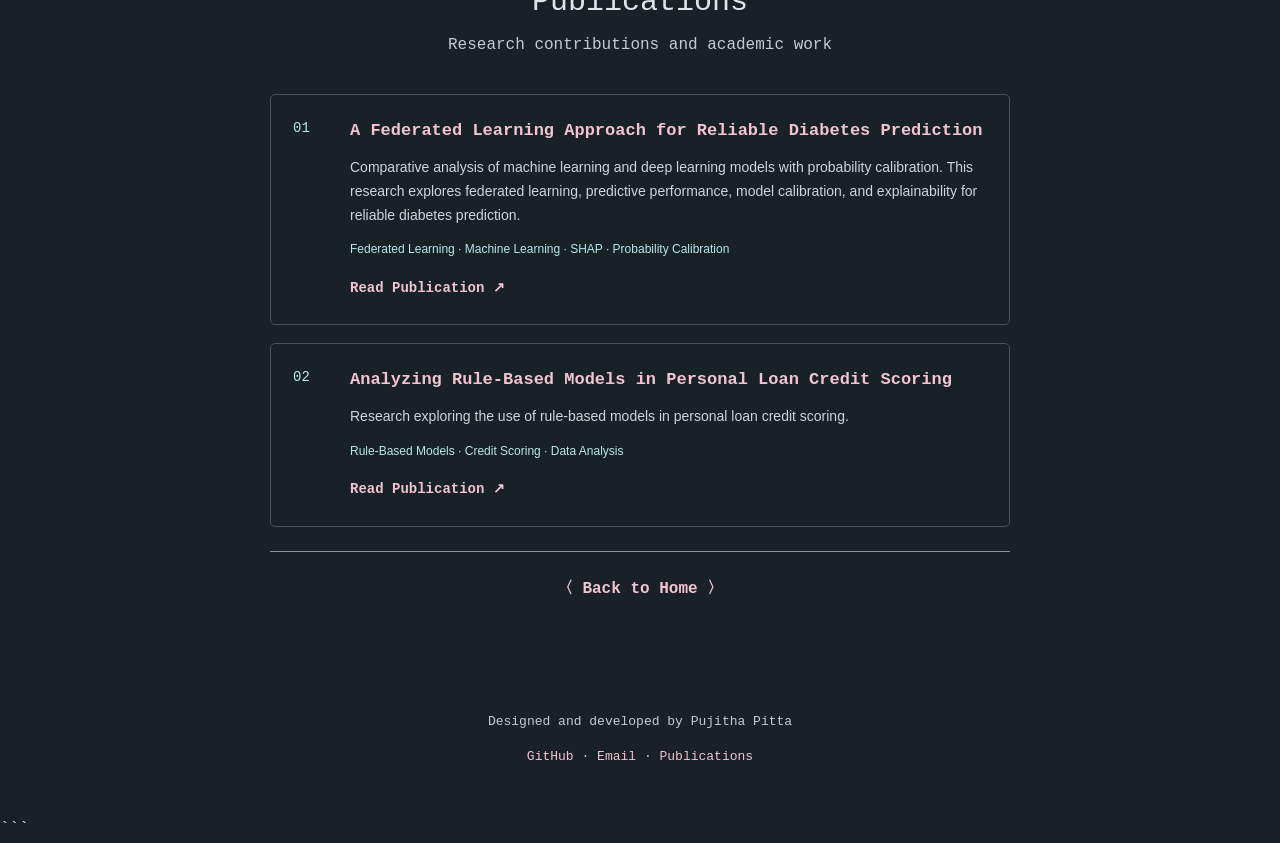
==== commit a3a0f5be: "Add profile image to hero section in index.html" ====
--- a/lesson-01/index.html
+++ b/lesson-01/index.html
@@ -17,6 +17,7 @@
     </div>
 
     <header class="hero" id="home">
+        <img src="images/profile.jpeg" alt="Pujitha profile photo">
         <h1>Naga Pujitha Pitta</h1>
         <p class="typing">
             <span id="roleText">Software Developer</span>
--- a/lesson-01/Style.css
+++ b/lesson-01/Style.css
@@ -1,361 +1,422 @@
-
-@import url('https://fonts.googleapis.com/css2?family=Roboto+Mono:wght@400;500;600;700&display=swap');
-
-:root {
-    --background: #192126;
-    --text: #d8dcdf;
-    --muted: #aab3b9;
-    --accent: #bceaf0;
-    --highlight: #f1bdcb;
-    --line: #9aa3a8;
-}
 
 * {
     box-sizing: border-box;
-    margin: 0;
-    padding: 0;
 }
 
 html {
     scroll-behavior: smooth;
-    scroll-padding-top: 30px;
+    scroll-padding-top: 25px;
 }
 
 body {
+    margin: 0;
     min-height: 100vh;
-    background: var(--background);
-    color: var(--text);
-    font-family: 'Roboto Mono', monospace;
-    font-size: 15px;
-    line-height: 1.8;
+    background: #192127;
+    color: #e2e5e8;
+    font-family: "Courier New", monospace;
+    line-height: 1.7;
+    position: relative;
     overflow-x: hidden;
 }
 
 a {
-    color: var(--highlight);
+    color: #f2c4d0;
     text-decoration: none;
-    transition: color 0.2s, text-shadow 0.2s;
+    transition: color 0.2s ease;
 }
 
 a:hover {
-    color: white;
-    text-shadow: 0 0 12px rgba(241, 189, 203, 0.5);
-}
-
-#particles {
+    color: #ffffff;
+}
+
+.background-shapes {
     position: fixed;
     inset: 0;
-    width: 100%;
-    height: 100%;
-    z-index: 0;
+    overflow: hidden;
     pointer-events: none;
-}
-
-.cursor-glow {
-    position: fixed;
-    width: 24px;
-    height: 24px;
-    border-radius: 50%;
-    border: 2px solid #e7faff;
-    background: #10191e;
-    box-shadow: 0 0 13px 5px #1cdbd0, 0 0 35px 10px #0c8c9b;
-    transform: translate(-50%, -50%);
-    pointer-events: none;
-    z-index: 20;
-    left: -50px;
-    top: -50px;
-}
-
-header, main, footer {
-    position: relative;
-    z-index: 1;
-}
-
-header {
-    min-height: 225px;
-    text-align: center;
-    padding: 12px 20px 35px;
-}
-
-.site-name {
-    display: block;
-    color: var(--text);
-    font-size: clamp(2rem, 5vw, 3.2rem);
+    z-index: -1;
+}
+
+.background-shapes span {
+    position: absolute;
+    width: 35px;
+    height: 35px;
+    background: #8c2638;
+    opacity: 0.75;
+    clip-path: polygon(
+        25% 0, 80% 8%, 100% 50%,
+        75% 100%, 20% 90%, 0 35%
+    );
+    animation: float 9s ease-in-out infinite alternate;
+}
+
+.background-shapes span:nth-child(1) {
+    left: 12%; top: 18%;
+}
+
+.background-shapes span:nth-child(2) {
+    left: 28%; top: 30%; width: 25px;
+}
+
+.background-shapes span:nth-child(3) {
+    left: 72%; top: 20%; width: 22px;
+}
+
+.background-shapes span:nth-child(4) {
+    left: 84%; top: 60%; width: 45px;
+}
+
+.background-shapes span:nth-child(5) {
+    left: 45%; top: 45%; width: 28px;
+}
+
+.background-shapes span:nth-child(6) {
+    left: 20%; top: 78%; width: 42px;
+}
+
+.background-shapes span:nth-child(7) {
+    left: 63%; top: 80%; width: 30px;
+}
+
+.background-shapes span:nth-child(8) {
+    left: 90%; top: 88%; width: 40px;
+}
+
+.background-shapes span:nth-child(9) {
+    left: 52%; top: 15%; width: 24px;
+}
+
+.background-shapes span:nth-child(10) {
+    left: 8%; top: 90%; width: 30px;
+}
+
+.background-shapes span:nth-child(11) {
+    left: 38%; top: 65%; width: 24px;
+}
+
+.background-shapes span:nth-child(12) {
+    left: 78%; top: 42%; width: 35px;
+}
+
+@keyframes float {
+    from {
+        transform: translateY(-12px) rotate(0deg);
+    }
+
+    to {
+        transform: translateY(18px) rotate(35deg);
+    }
+}
+
+.hero {
+    text-align: center;
+    padding: 10px 20px 30px;
+}
+
+.hero h1 {
+    font-size: clamp(32px, 5vw, 54px);
     font-weight: 500;
-    line-height: 1.5;
-    letter-spacing: -2px;
+    letter-spacing: 2px;
+    margin: 0;
+    color: #f0f0f0;
 }
 
 .typing {
-    min-height: 30px;
-    color: var(--text);
-    font-weight: 600;
+    margin: 0;
+    font-size: 18px;
+    font-weight: bold;
+}
+
+.cursor {
+    display: inline-block;
+    animation: blink 0.8s step-end infinite;
+}
+
+@keyframes blink {
+    50% {
+        opacity: 0;
+    }
 }
 
 nav {
     display: flex;
+    align-items: center;
     justify-content: center;
-    align-items: center;
-    gap: 23px;
     flex-wrap: wrap;
+    gap: 18px;
     margin-top: 8px;
-}
-
-nav span {
-    color: #e4e5e6;
-}
-
-nav a {
-    font-weight: 600;
-}
-
-.page {
-    display: none;
-    width: min(740px, calc(100% - 40px));
-    min-height: 490px;
-    margin: 0 auto;
-    padding: 25px 0 55px;
-    animation: appear 0.45s ease;
-}
-
-.page:target {
-    display: block;
-}
-
-body:not(:has(.page:target)) #home {
-    display: block;
-}
-
-.home-page {
-    padding-top: 10px;
+    font-size: 16px;
+    font-weight: bold;
+}
+
+nav a,
+.next-link {
+    color: #f2c4d0;
+}
+
+main {
+    width: min(740px, 90%);
+    margin: 65px auto 0;
 }
 
 .intro {
-    display: flex;
-    align-items: center;
-    gap: 15px;
-    margin: 0 auto;
-    max-width: 740px;
-}
-
-.intro img {
-    width: 170px;
-    height: 170px;
-    object-fit: cover;
-    flex-shrink: 0;
-}
-
-.intro-text p {
-    margin: 0 0 17px;
-    font-weight: 500;
-}
-
-.highlight {
-    color: var(--highlight);
-}
-
-.home-links {
-    margin-top: 16px;
-    text-align: center;
-    font-weight: 600;
-}
-
-.home-links hr {
+    min-height: 450px;
+    padding: 25px 0;
+}
+
+.intro h2 {
+    font-size: 19px;
+    font-weight: bold;
+    margin-bottom: 24px;
+}
+
+.intro p {
+    margin: 20px 0;
+}
+
+.education {
+    margin-top: 25px;
+}
+
+.education h3 {
+    color: #f2c4d0;
+}
+
+hr {
     border: 0;
-    border-top: 1px solid var(--line);
-    margin: 13px 0;
-}
-
-.home-links span {
-    margin: 0 7px;
-}
-
-h1 {
-    font-size: 1.8rem;
-    font-weight: 500;
-    text-align: center;
-    margin: 0 0 6px;
-}
-
-.page-subtitle,
-.resume-link {
-    display: block;
-    text-align: center;
-    color: var(--accent);
-    margin: 0 0 40px;
-}
-
-.timeline {
-    position: relative;
-    width: min(440px, 100%);
-    margin: 0 auto 50px;
-    padding-left: 28px;
-    border-left: 1px solid var(--line);
-}
-
-.timeline article {
-    position: relative;
-    padding: 0 0 22px;
-    border-bottom: 1px solid #69737a;
-    margin-bottom: 8px;
-}
-
-.timeline-dot {
-    position: absolute;
-    left: -35px;
-    top: 8px;
-    width: 12px;
-    height: 12px;
-    border: 1px solid var(--text);
-    background: var(--background);
-    border-radius: 50%;
-}
-
-.timeline h3 {
-    font-size: 1rem;
-    font-weight: 500;
-}
-
-.company {
-    color: var(--accent);
-}
-
-.date {
-    color: var(--muted);
-    font-size: 0.85rem;
+    border-top: 1px solid #899198;
+    margin: 24px 0;
+}
+
+.social-links {
+    text-align: center;
+    font-weight: bold;
+}
+
+.social-links span {
+    margin: 0 8px;
 }
 
 .next-link {
     display: block;
     text-align: center;
-    margin: 32px 0 0;
-    font-weight: 600;
+    font-weight: bold;
+    margin: 20px 0 0;
+}
+
+.section {
+    padding: 65px 0 30px;
+    scroll-margin-top: 20px;
+}
+
+.section > h2 {
+    text-align: center;
+    font-size: 30px;
+    font-weight: normal;
+    margin-bottom: 4px;
+}
+
+.section-subtitle {
+    text-align: center;
+    color: #c5cbd0;
+    margin-top: 0;
+    margin-bottom: 35px;
+}
+
+.timeline {
+    border-left: 1px solid #9ba3aa;
+    margin-left: 12px;
+    padding-left: 25px;
+}
+
+.timeline-item {
+    position: relative;
+    margin: 0 0 30px;
+}
+
+.timeline-item::before {
+    content: "";
+    position: absolute;
+    width: 10px;
+    height: 10px;
+    border: 1px solid #e2e5e8;
+    border-radius: 50%;
+    background: #192127;
+    left: -32px;
+    top: 8px;
+}
+
+.timeline-item h3 {
+    font-size: 18px;
+    margin: 0;
+}
+
+.timeline-item p {
+    margin: 3px 0;
+}
+
+.company {
+    color: #b8e8ed;
+}
+
+.date {
+    color: #c5cbd0;
+    font-size: 14px;
 }
 
 .project-list {
     display: grid;
-    gap: 0;
-}
-
-.project-list article,
-.publication {
+    grid-template-columns: repeat(2, minmax(0, 1fr));
+    gap: 18px;
+}
+
+.project-card {
+    border: 1px solid #485159;
+    border-radius: 5px;
+    background: rgba(25, 33, 39, 0.85);
+    padding: 18px;
+    display: flex;
+    flex-direction: column;
+    overflow-wrap: anywhere;
+    transition: transform 0.2s ease, border-color 0.2s ease;
+}
+
+.project-card:hover {
+    transform: translateY(-4px);
+    border-color: #f2c4d0;
+}
+
+.project-card h3 {
+    font-size: 17px;
+    margin: 0 0 10px;
+    color: #f2c4d0;
+}
+
+.project-card p {
+    font-family: Arial, sans-serif;
+    font-size: 14px;
+    color: #d0d5d9;
+    margin: 0 0 15px;
+}
+
+.project-links {
+    display: flex;
+    flex-direction: column;
+    align-items: flex-start;
+    gap: 8px;
+    margin-top: auto;
+    padding-top: 10px;
+}
+
+.project-links a {
+    font-size: 14px;
+    font-weight: bold;
+}
+
+/* Publications */
+
+.publication-list {
+    display: flex;
+    flex-direction: column;
+    gap: 18px;
+}
+
+.publication-card {
     display: grid;
-    grid-template-columns: 45px 1fr;
-    gap: 14px;
-    padding: 20px 0;
-    border-bottom: 1px solid #59636a;
-}
-
-.project-list article > span,
-.publication > span {
-    color: var(--accent);
-    font-size: 0.85rem;
-}
-
-.project-list h3,
-.publication h3 {
-    font-size: 1rem;
-    line-height: 1.7;
-    font-weight: 600;
-    color: var(--text);
-}
-
-.project-list p,
-.publication p {
-    color: var(--muted);
-    margin: 5px 0;
-    font-size: 0.88rem;
-}
-
-.project-list small {
-    color: var(--accent);
-    font-size: 0.75rem;
-}
-
-.publication a {
+    grid-template-columns: 42px minmax(0, 1fr);
+    gap: 15px;
+    padding: 22px;
+    border: 1px solid #485159;
+    border-radius: 5px;
+    background: rgba(25, 33, 39, 0.88);
+    transition: transform 0.2s ease, border-color 0.2s ease;
+}
+
+.publication-card:hover {
+    transform: translateY(-3px);
+    border-color: #f2c4d0;
+}
+
+.publication-number {
+    color: #b8e8ed;
+    font-size: 14px;
+}
+
+.publication-content h3 {
+    color: #f2c4d0;
+    font-size: 17px;
+    line-height: 1.6;
+    margin: 0 0 12px;
+}
+
+.publication-content p {
+    color: #d0d5d9;
+    font-family: Arial, sans-serif;
+    font-size: 14px;
+    margin: 0 0 12px;
+}
+
+.publication-content .publication-tags {
+    color: #b8e8ed;
+    font-size: 12px;
+}
+
+.publication-content a {
     display: inline-block;
-    margin-top: 8px;
-}
-
-.contact-page {
-    text-align: center;
-}
-
-.contact-page > p {
-    margin-top: 22px;
+    margin-top: 5px;
+    font-size: 14px;
+    font-weight: bold;
 }
 
 footer {
     text-align: center;
-    padding: 20px;
-    color: #8f999f;
-    font-size: 0.75rem;
-}
-
-@keyframes appear {
-    from {
-        opacity: 0;
-        transform: translateY(8px);
-    }
-    to {
-        opacity: 1;
-        transform: translateY(0);
-    }
+    color: #c5cbd0;
+    padding: 35px 15px;
+    margin-top: 30px;
+    font-size: 13px;
 }
 
 @media (max-width: 600px) {
-    header {
-        min-height: 205px;
-    }
-
-    .site-name {
-        letter-spacing: -1px;
+    main {
+        width: 88%;
+        margin-top: 30px;
+    }
+
+    .hero {
+        padding-top: 25px;
+    }
+
+    .intro {
+        min-height: auto;
+    }
+
+    .project-list {
+        grid-template-columns: 1fr;
     }
 
     nav {
+        gap: 12px;
+        font-size: 14px;
+    }
+
+    .section {
+        padding-top: 45px;
+    }
+
+    .publication-card {
+        grid-template-columns: 25px minmax(0, 1fr);
         gap: 10px;
-        font-size: 0.78rem;
-    }
-
-    .page {
-        width: calc(100% - 32px);
-        padding-top: 15px;
-    }
-
-    .intro {
-        align-items: flex-start;
-        flex-direction: column;
-        gap: 18px;
-    }
-
-    .intro img {
-        width: 135px;
-        height: 135px;
-        margin: auto;
-    }
-
-    .intro-text p {
-        margin-bottom: 14px;
-    }
-
-    .cursor-glow {
-        display: none;
-    }
-
-    .project-list article,
-    .publication {
-        grid-template-columns: 30px 1fr;
-        gap: 8px;
+        padding: 15px;
     }
 }
 
 @media (prefers-reduced-motion: reduce) {
-    html {
-        scroll-behavior: auto;
-    }
-
-    *, *::before, *::after {
-        animation-duration: 0.01ms !important;
+    *,
+    *::before,
+    *::after {
+        animation: none !important;
+        scroll-behavior: auto !important;
+        transition: none !important;
     }
 }
 ```
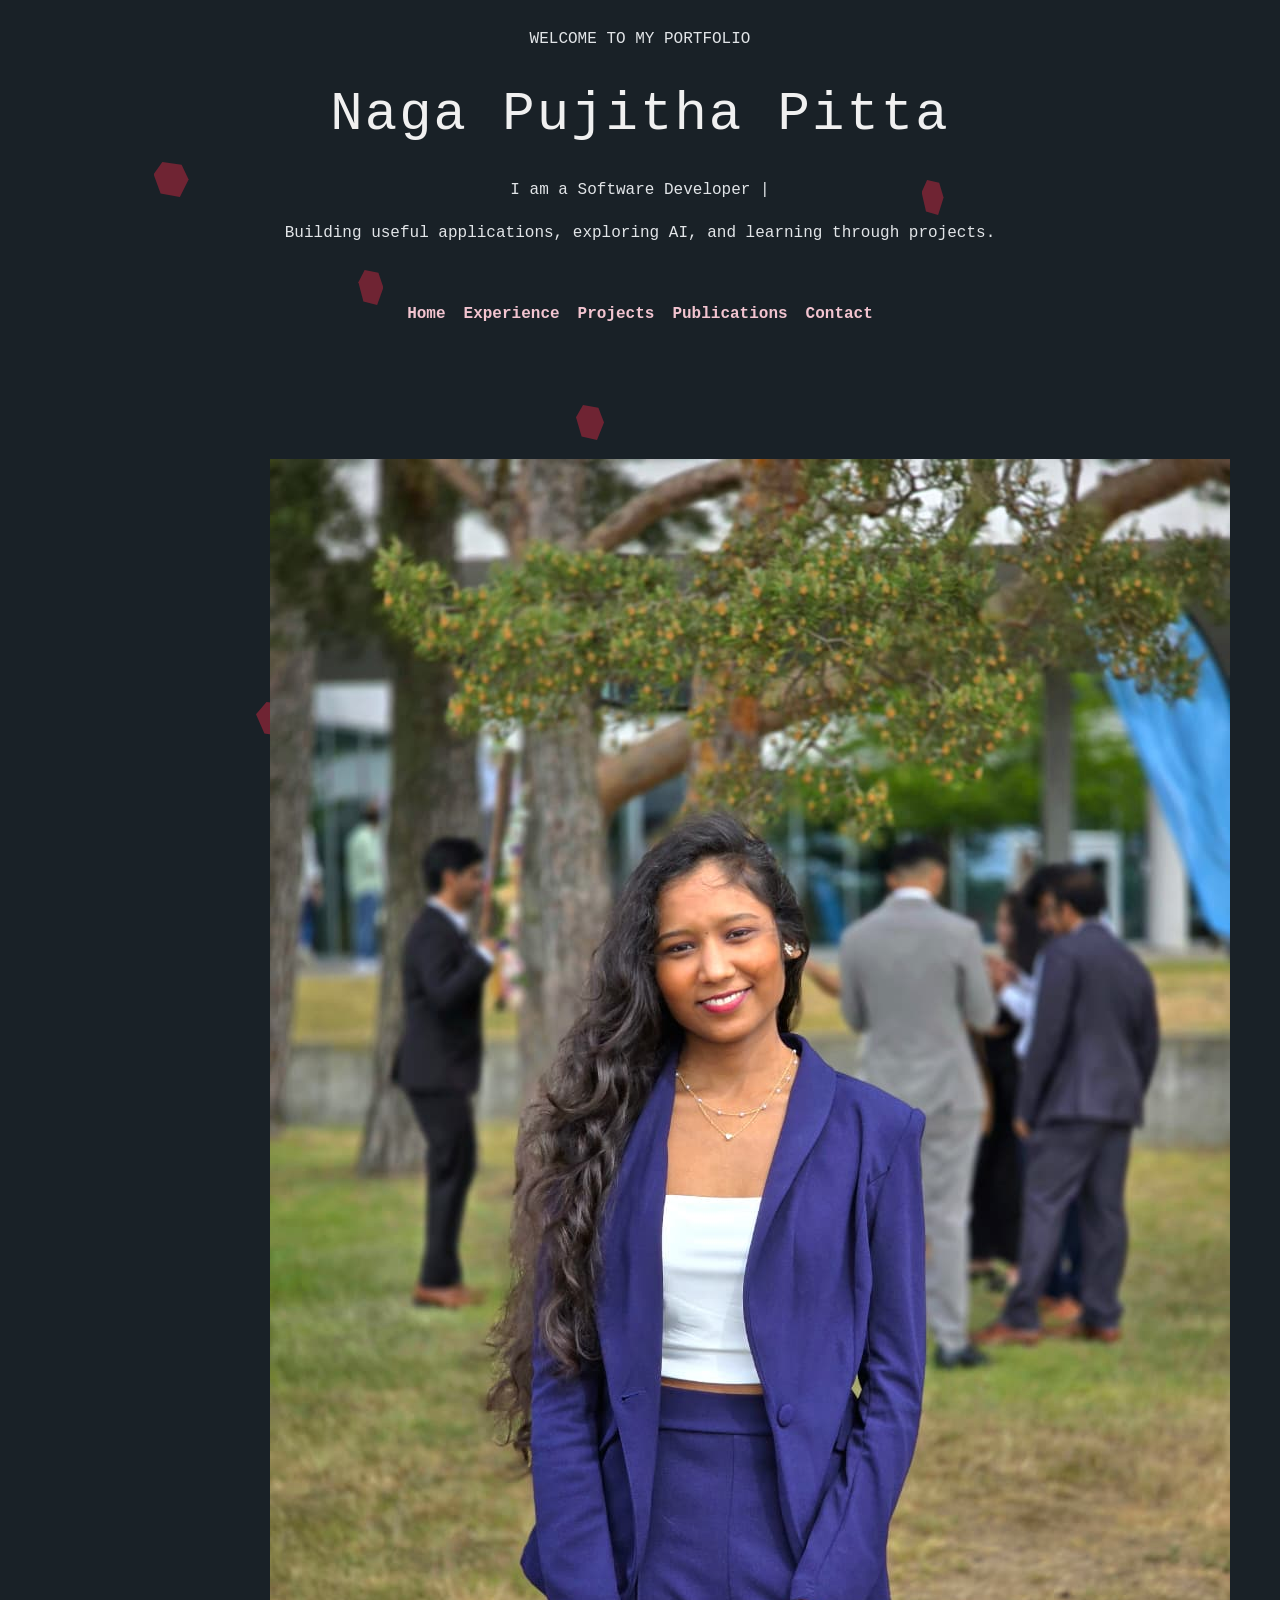
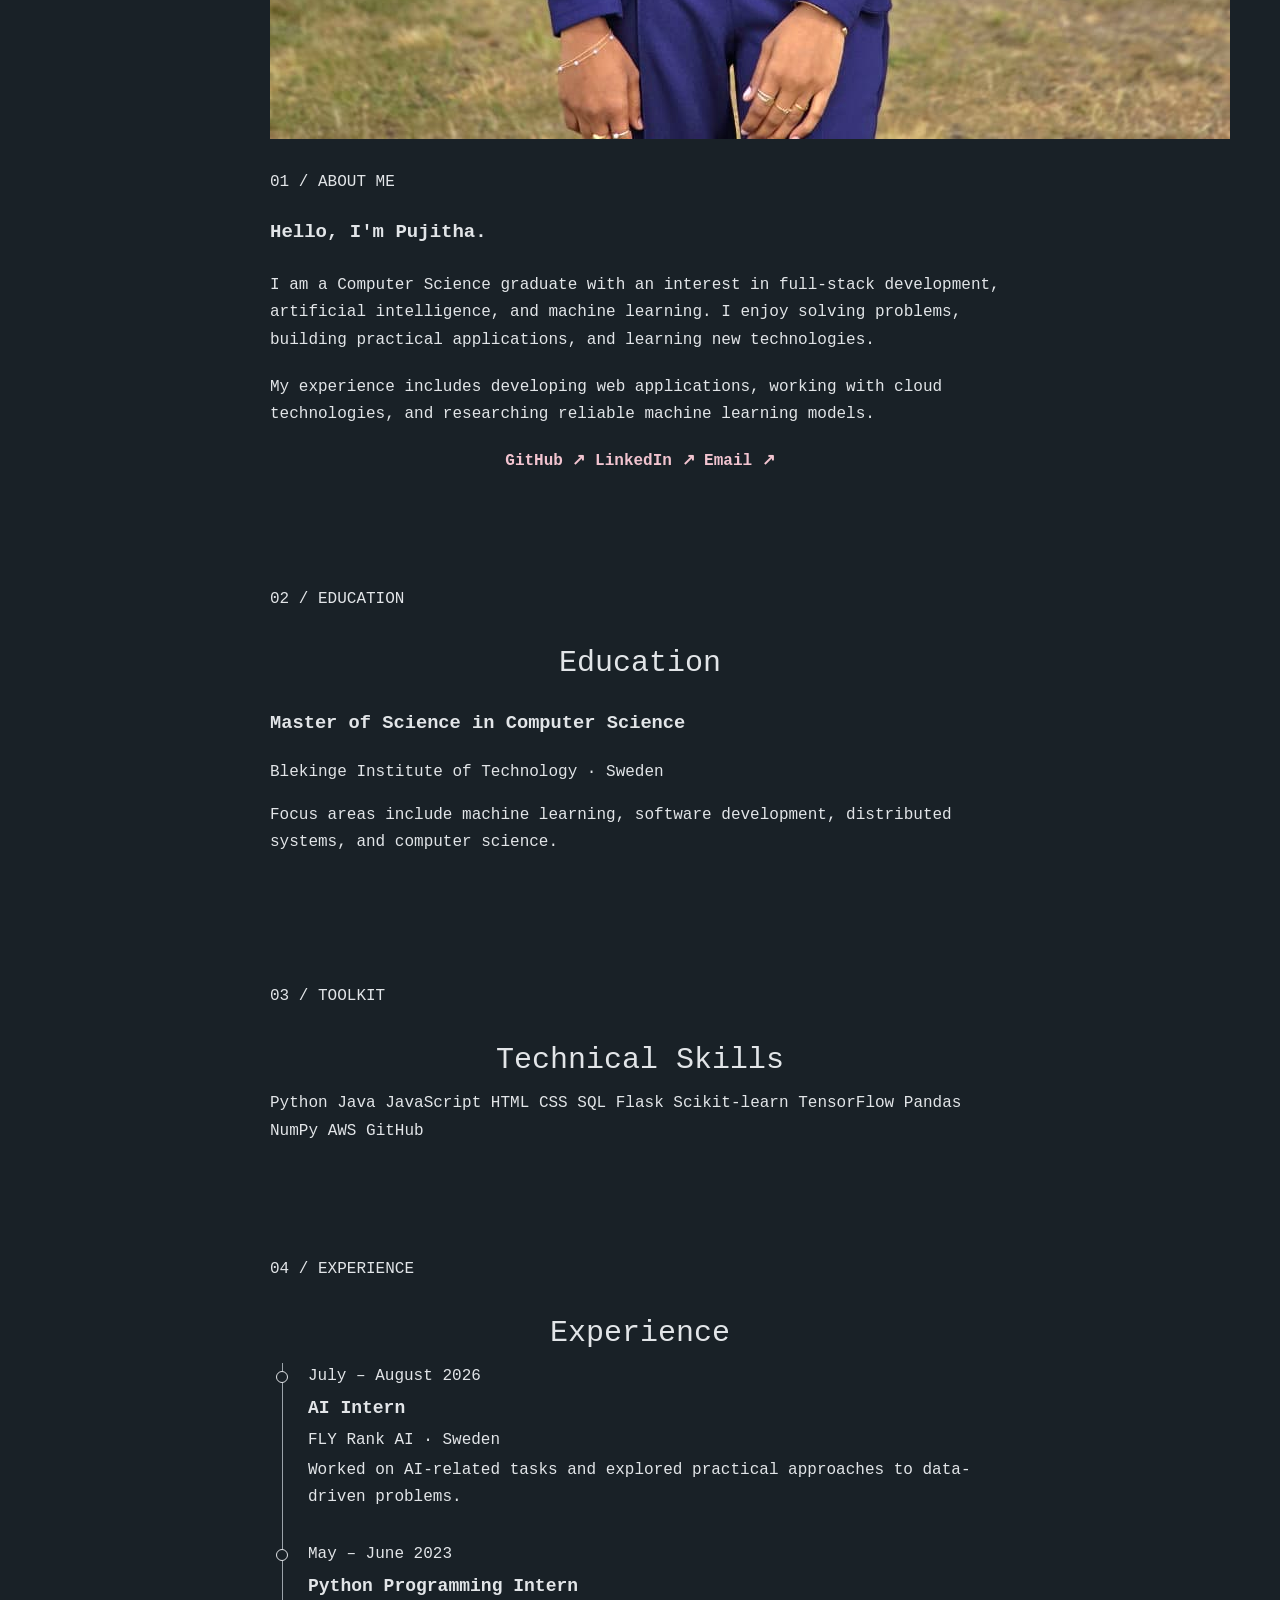
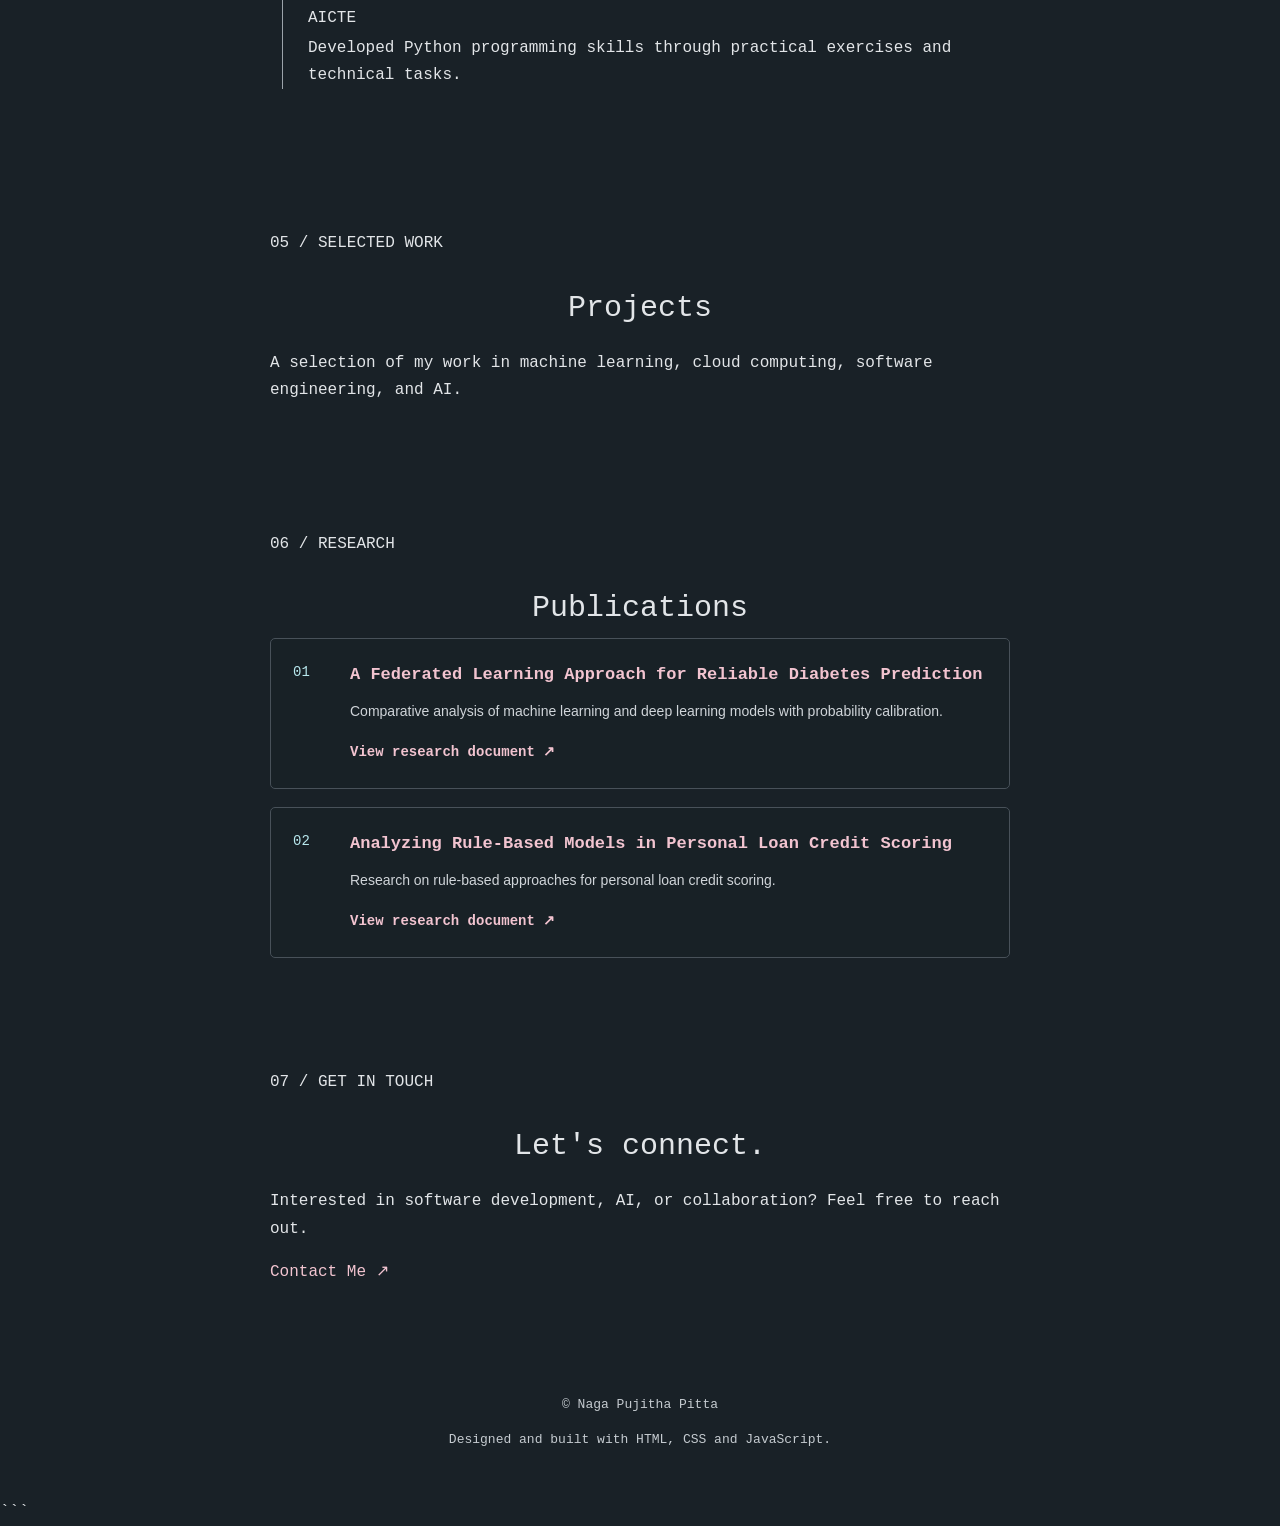
==== commit bfd1f56e: "Revamp portfolio page with new content and structure Updated the portfolio page with a new title, de" ====
--- a/lesson-01/index.html
+++ b/lesson-01/index.html
@@ -4,128 +4,187 @@
 <head>
     <meta charset="UTF-8">
     <meta name="viewport" content="width=device-width, initial-scale=1.0">
-    <meta name="theme-color" content="#192127">
-    <title>Pujitha Pitta | Software Developer</title>
+    <meta name="description" content="Portfolio of Naga Pujitha Pitta, Computer Science graduate and software developer.">
+    <title>Pujitha Portfolio</title>
     <link rel="stylesheet" href="Style.css">
 </head>
+
 <body>
 
+    <!-- Floating background shapes -->
     <div class="background-shapes" aria-hidden="true">
-        <span></span><span></span><span></span><span></span>
-        <span></span><span></span><span></span><span></span>
-        <span></span><span></span><span></span><span></span>
+        <span></span>
+        <span></span>
+        <span></span>
+        <span></span>
+        <span></span>
+        <span></span>
     </div>
 
+    <!-- Header -->
     <header class="hero" id="home">
-        <img src="images/profile.jpeg" alt="Pujitha profile photo">
+        <p class="hero-label">WELCOME TO MY PORTFOLIO</p>
+
         <h1>Naga Pujitha Pitta</h1>
-        <p class="typing">
-            <span id="roleText">Software Developer</span>
+
+        <p class="hero-subtitle">
+            I am a <span id="roleText">Software Developer</span>
             <span class="cursor">|</span>
         </p>
 
-        <nav>
-            <a href="#home">Home</a>
-            <span>•</span>
-            <a href="#experience">Experience</a>
-            <span>•</span>
-            <a href="#projects">Projects</a>
-            <span>•</span>
-            <a href="#publications">Publications</a>
-        </nav>
+        <p class="hero-description">
+            Building useful applications, exploring AI, and learning through projects.
+        </p>
     </header>
 
+    <!-- Navigation -->
+    <nav>
+        <a href="#home">Home</a>
+        <a href="#experience">Experience</a>
+        <a href="#projects">Projects</a>
+        <a href="#publications">Publications</a>
+        <a href="#contact">Contact</a>
+    </nav>
+
     <main>
-        <section class="intro">
-            <h2>Hey — I'm Pujitha.</h2>
-
-            <p>
-                I'm a Computer Science graduate interested in building
-                useful software, full-stack web applications, and AI-powered
-                solutions.
+
+        <!-- About -->
+        <section class="intro section" id="about">
+
+            <div class="profile-photo-container">
+                <img
+                    src="images/profile.jpeg"
+                    alt="Profile photo of Naga Pujitha Pitta"
+                    class="profile-photo"
+                >
+            </div>
+
+            <div class="intro-content">
+                <p class="section-label">01 / ABOUT ME</p>
+                <h2>Hello, I'm Pujitha.</h2>
+
+                <p>
+                    I am a Computer Science graduate with an interest in
+                    full-stack development, artificial intelligence, and
+                    machine learning. I enjoy solving problems, building
+                    practical applications, and learning new technologies.
+                </p>
+
+                <p>
+                    My experience includes developing web applications,
+                    working with cloud technologies, and researching
+                    reliable machine learning models.
+                </p>
+
+                <div class="social-links">
+                    <a href="https://github.com/Pujitha-pitta"
+                       target="_blank" rel="noopener noreferrer">
+                        GitHub ↗
+                    </a>
+
+                    <a href="https://linkedin.com/in/naga-pujitha-pitta-bb8784255"
+                       target="_blank" rel="noopener noreferrer">
+                        LinkedIn ↗
+                    </a>
+
+                    <a href="mailto:nagapujitha456@gmail.com">
+                        Email ↗
+                    </a>
+                </div>
+            </div>
+        </section>
+
+        <!-- Education -->
+        <section class="section" id="education">
+            <p class="section-label">02 / EDUCATION</p>
+            <h2>Education</h2>
+
+            <article class="info-card">
+                <h3>Master of Science in Computer Science</h3>
+                <p class="muted">Blekinge Institute of Technology · Sweden</p>
+                <p>
+                    Focus areas include machine learning, software
+                    development, distributed systems, and computer science.
+                </p>
+            </article>
+        </section>
+
+        <!-- Skills -->
+        <section class="section" id="skills">
+            <p class="section-label">03 / TOOLKIT</p>
+            <h2>Technical Skills</h2>
+
+            <div class="skills-list">
+                <span>Python</span>
+                <span>Java</span>
+                <span>JavaScript</span>
+                <span>HTML</span>
+                <span>CSS</span>
+                <span>SQL</span>
+                <span>Flask</span>
+                <span>Scikit-learn</span>
+                <span>TensorFlow</span>
+                <span>Pandas</span>
+                <span>NumPy</span>
+                <span>AWS</span>
+                <span>GitHub</span>
+            </div>
+        </section>
+
+        <!-- Experience -->
+        <section class="section" id="experience">
+            <p class="section-label">04 / EXPERIENCE</p>
+            <h2>Experience</h2>
+
+            <div class="timeline">
+
+                <article class="timeline-item">
+                    <span class="timeline-dot"></span>
+                    <div>
+                        <p class="timeline-date">July – August 2026</p>
+                        <h3>AI Intern</h3>
+                        <p class="muted">FLY Rank AI · Sweden</p>
+                        <p>
+                            Worked on AI-related tasks and explored
+                            practical approaches to data-driven problems.
+                        </p>
+                    </div>
+                </article>
+
+                <article class="timeline-item">
+                    <span class="timeline-dot"></span>
+                    <div>
+                        <p class="timeline-date">May – June 2023</p>
+                        <h3>Python Programming Intern</h3>
+                        <p class="muted">AICTE</p>
+                        <p>
+                            Developed Python programming skills through
+                            practical exercises and technical tasks.
+                        </p>
+                    </div>
+                </article>
+
+            </div>
+        </section>
+
+        <!-- Projects -->
+        <section class="section" id="projects">
+            <p class="section-label">05 / SELECTED WORK</p>
+            <h2>Projects</h2>
+
+            <p class="section-description">
+                A selection of my work in machine learning,
+                cloud computing, software engineering, and AI.
             </p>
 
-            <p>
-                I have experience working with Python, machine learning,
-                cloud technologies, and software development. I'm currently
-                growing my skills in full-stack development.
-            </p>
-
-            <p>
-                I enjoy learning new technologies, solving problems,
-                and turning ideas into practical projects.
-            </p>
-
-            <div class="education">
-                <h3>Education</h3>
-                <p>
-                    <strong>Master's in Computer Science</strong><br>
-                    Blekinge Institute of Technology, Sweden
-                </p>
-            </div>
-
-            <hr>
-
-            <div class="social-links">
-                <a href="mailto:nagapujitha456@gmail.com">Email</a>
-                <span>·</span>
-                <a href="https://linkedin.com/in/naga-pujitha-pitta-bb8784255"
-                   target="_blank" rel="noopener noreferrer">LinkedIn</a>
-                <span>·</span>
-                <a href="https://github.com/Pujitha-pitta"
-                   target="_blank" rel="noopener noreferrer">GitHub</a>
-            </div>
-
-            <hr>
-
-            <a class="next-link" href="#experience">〈 My Experience 〉</a>
-        </section>
-
-        <section id="experience" class="section">
-            <h2>Experience</h2>
-            <p class="section-subtitle">My professional journey</p>
-
-            <div class="timeline">
-                <article class="timeline-item">
-                    <h3>AI Intern</h3>
-                    <p class="company">FLY Rank AI · Sweden</p>
-                    <p>Worked on AI-related tasks and technical projects.</p>
-                    <p class="date">July 2026 – August 2026</p>
-                </article>
-
-                <article class="timeline-item">
-                    <h3>Python Programming Intern</h3>
-                    <p class="company">AICTE</p>
-                    <p>Developed programming skills using Python.</p>
-                    <p class="date">May 2023 – June 2023</p>
-                </article>
-            </div>
-
-            <hr>
-
-            <a class="next-link" href="#projects">〈 My Projects 〉</a>
-        </section>
-
-        <section id="projects" class="section">
-            <h2>Projects</h2>
-            <p class="section-subtitle">
-                A selection of my academic and technical work
-            </p>
-
+            <!-- JavaScript inserts the project cards here -->
             <div id="projectList" class="project-list"></div>
-
-            <hr>
-
-            <a class="next-link" href="#publications">
-                〈 My Publications 〉
-            </a>
-        </section>
-
-        <section id="publications" class="section">
+        </section>
+
+        <!-- Publications -->
+        <section class="section" id="publications">
+            <p class="section-label">06 / RESEARCH</p>
             <h2>Publications</h2>
-            <p class="section-subtitle">
-                Research contributions and academic work
-            </p>
 
             <div class="publication-list">
 
@@ -141,20 +200,11 @@
                         <p>
                             Comparative analysis of machine learning and
                             deep learning models with probability calibration.
-                            This research explores federated learning,
-                            predictive performance, model calibration,
-                            and explainability for reliable diabetes prediction.
-                        </p>
-
-                        <p class="publication-tags">
-                            Federated Learning · Machine Learning ·
-                            SHAP · Probability Calibration
                         </p>
 
                         <a href="Diabetes%20Prediction.pdf"
-                           target="_blank"
-                           rel="noopener noreferrer">
-                            Read Publication ↗
+                           target="_blank" rel="noopener noreferrer">
+                            View research document ↗
                         </a>
                     </div>
                 </article>
@@ -164,45 +214,46 @@
 
                     <div class="publication-content">
                         <h3>
-                            Analyzing Rule-Based Models in Personal
-                            Loan Credit Scoring
+                            Analyzing Rule-Based Models in Personal Loan
+                            Credit Scoring
                         </h3>
 
                         <p>
-                            Research exploring the use of rule-based models
-                            in personal loan credit scoring.
-                        </p>
-
-                        <p class="publication-tags">
-                            Rule-Based Models · Credit Scoring · Data Analysis
-                        </p>
-
-                        <a href="Analyzing%20Rule-Based%20Models%20in%20Personal%20Loan%20Credit%20Scoring.pdf"
-                           target="_blank"
-                           rel="noopener noreferrer">
-                            Read Publication ↗
+                            Research on rule-based approaches for
+                            personal loan credit scoring.
+                        </p>
+
+                        <a href="pdfs/Analyzing%20Rule-Based%20Models%20in%20Personal%20Loan%20Credit%20Scoring.pdf"
+                           target="_blank" rel="noopener noreferrer">
+                            View research document ↗
                         </a>
                     </div>
                 </article>
 
             </div>
-
-            <hr>
-
-            <a class="next-link" href="#home">〈 Back to Home 〉</a>
-        </section>
+        </section>
+
+        <!-- Contact -->
+        <section class="section contact-section" id="contact">
+            <p class="section-label">07 / GET IN TOUCH</p>
+            <h2>Let's connect.</h2>
+
+            <p>
+                Interested in software development, AI, or collaboration?
+                Feel free to reach out.
+            </p>
+
+            <a class="contact-button"
+               href="mailto:nagapujitha456@gmail.com">
+                Contact Me ↗
+            </a>
+        </section>
+
     </main>
 
     <footer>
-        <p>Designed and developed by Pujitha Pitta</p>
-        <p>
-            <a href="https://github.com/Pujitha-pitta"
-               target="_blank" rel="noopener noreferrer">GitHub</a>
-            ·
-            <a href="mailto:nagapujitha456@gmail.com">Email</a>
-            ·
-            <a href="#publications">Publications</a>
-        </p>
+        <p>© <span id="currentYear"></span> Naga Pujitha Pitta</p>
+        <p>Designed and built with HTML, CSS and JavaScript.</p>
     </footer>
 
     <script src="script.js"></script>
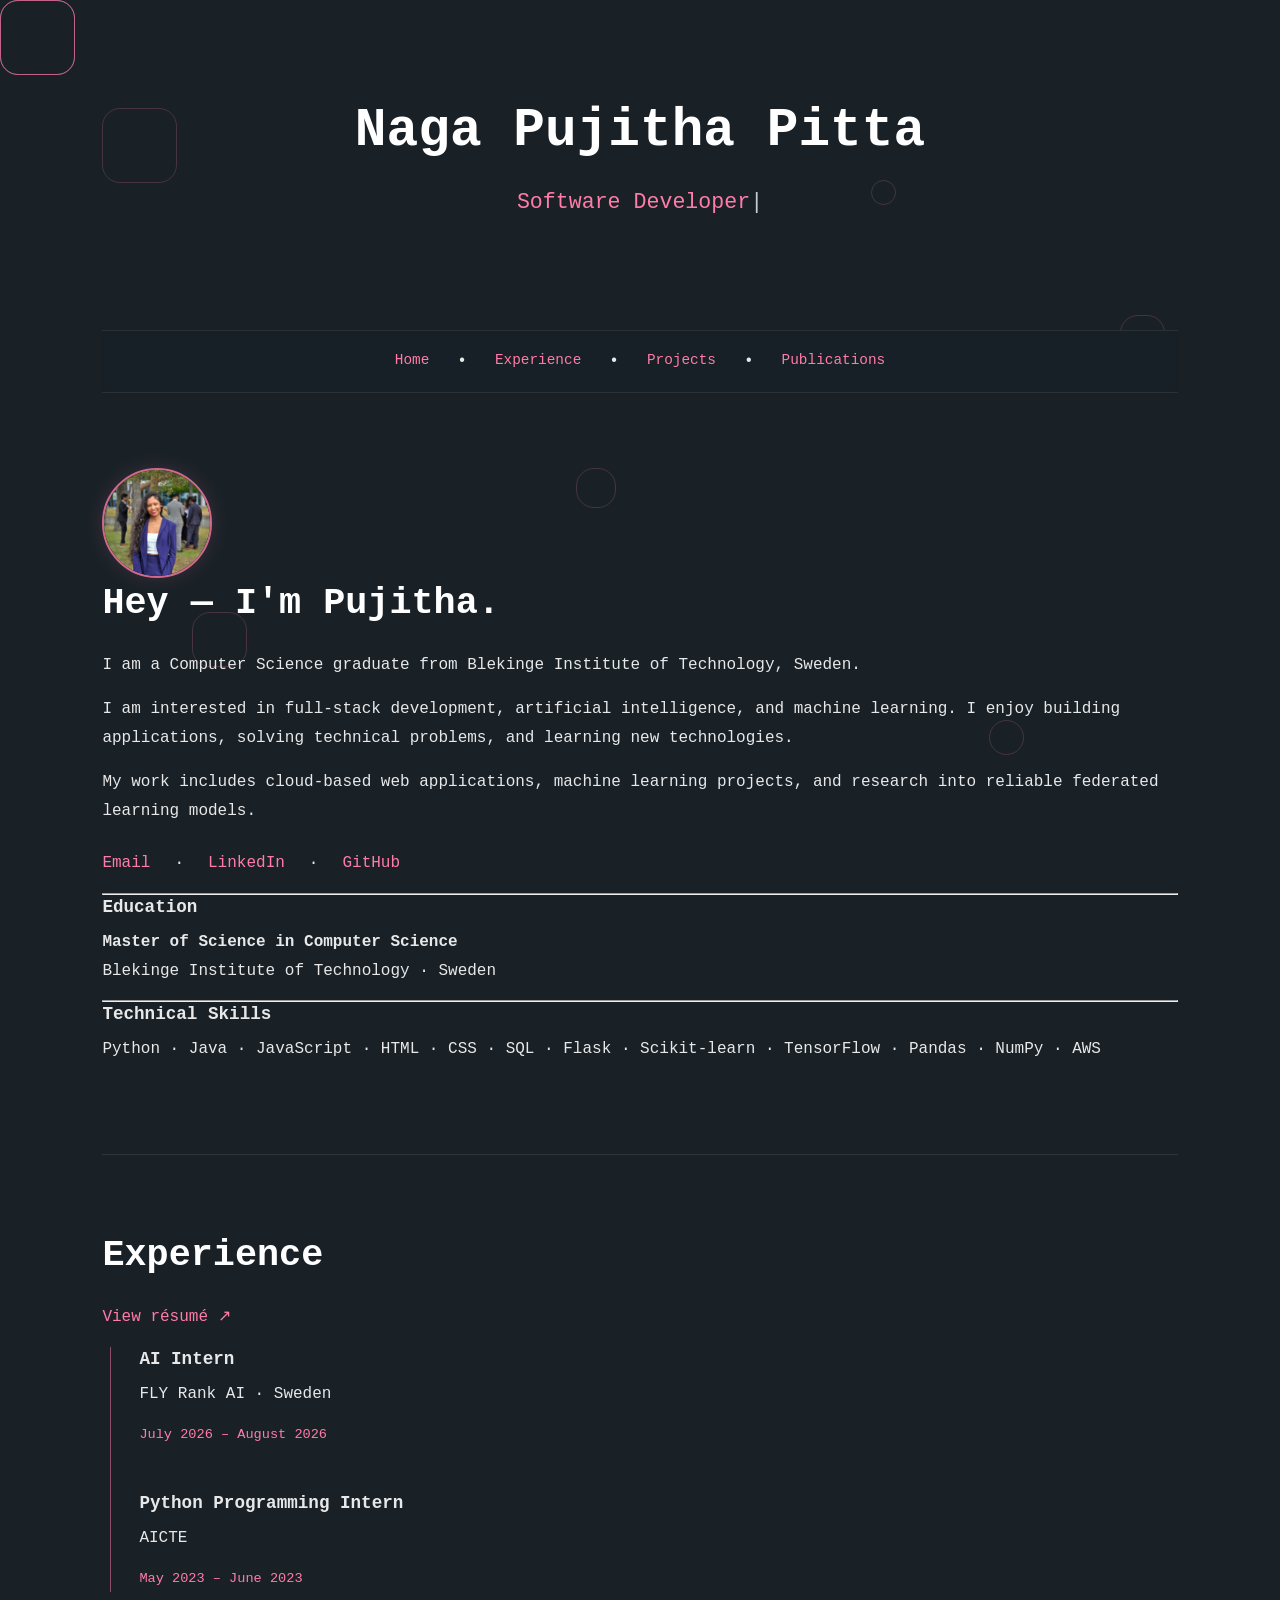
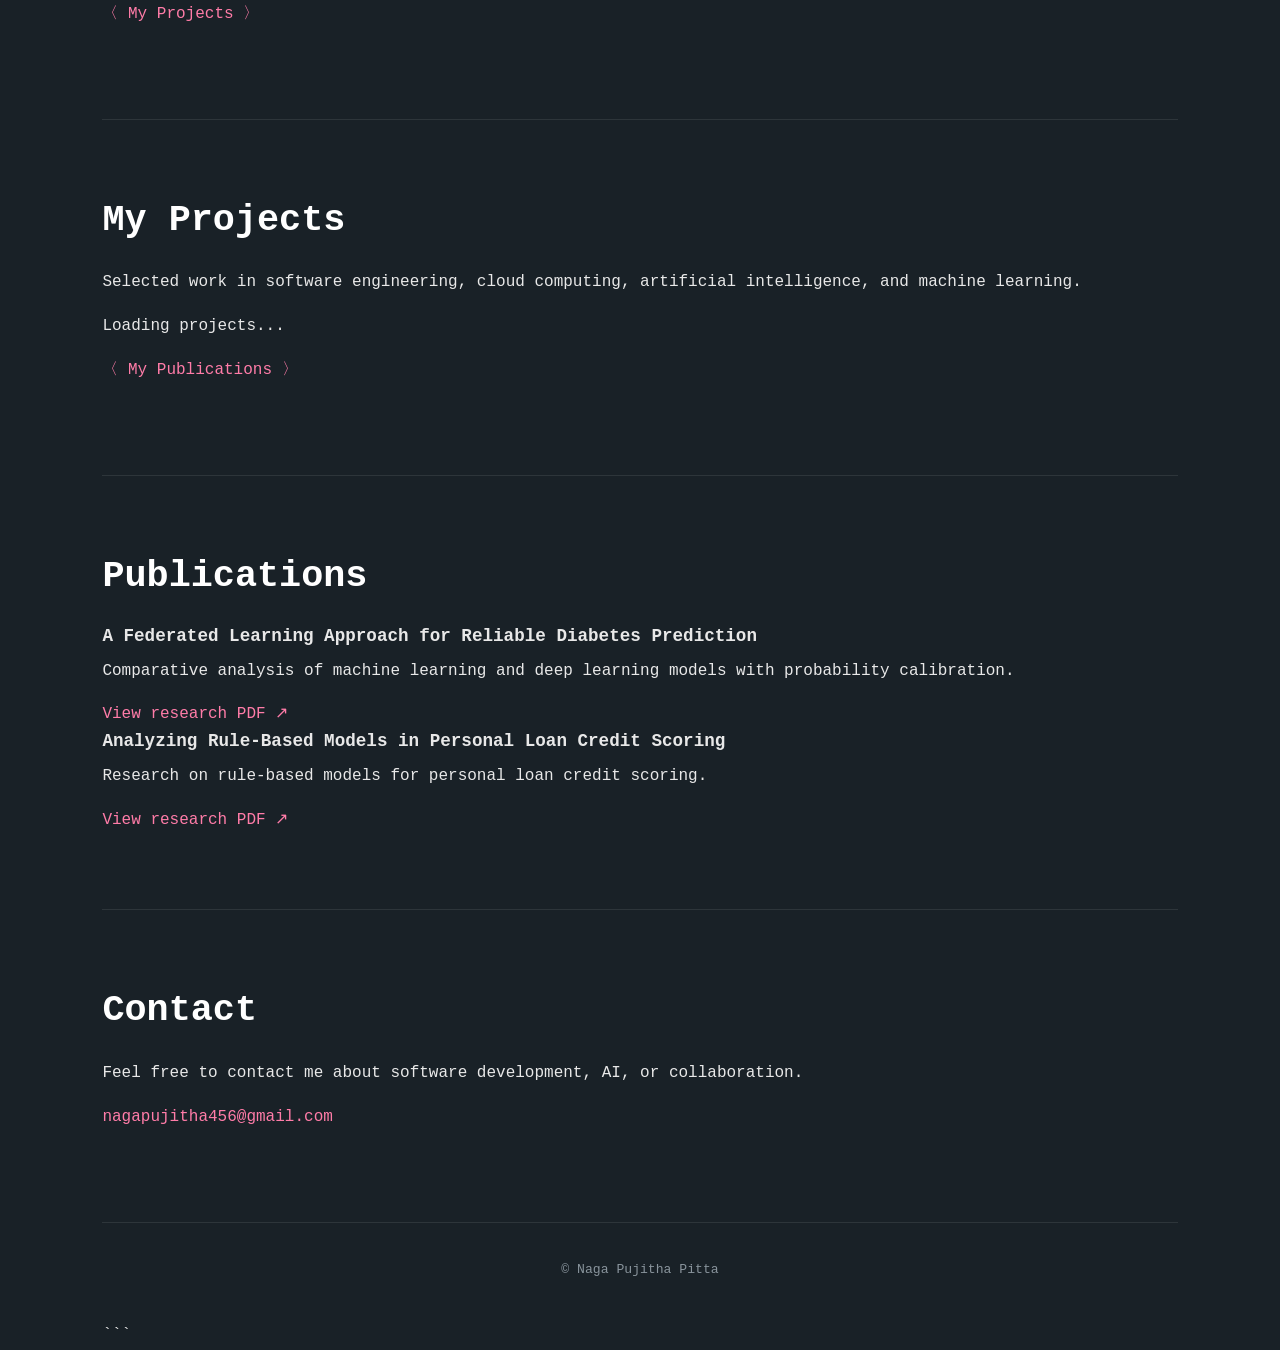
==== commit 2b5a4688: "Revise portfolio content and structure Updated portfolio description and improved content structure." ====
--- a/lesson-01/index.html
+++ b/lesson-01/index.html
@@ -4,256 +4,194 @@
 <head>
     <meta charset="UTF-8">
     <meta name="viewport" content="width=device-width, initial-scale=1.0">
-    <meta name="description" content="Portfolio of Naga Pujitha Pitta, Computer Science graduate and software developer.">
+    <meta name="description" content="Naga Pujitha Pitta's software development and AI portfolio">
     <title>Pujitha Portfolio</title>
     <link rel="stylesheet" href="Style.css">
 </head>
-
 <body>
 
-    <!-- Floating background shapes -->
+    <!-- Animated background -->
     <div class="background-shapes" aria-hidden="true">
-        <span></span>
-        <span></span>
-        <span></span>
-        <span></span>
-        <span></span>
-        <span></span>
+        <span></span><span></span><span></span><span></span>
+        <span></span><span></span><span></span><span></span>
+        <span></span><span></span><span></span><span></span>
     </div>
+
+    <!-- Glowing cursor -->
+    <div class="glow-cursor" aria-hidden="true"></div>
 
     <!-- Header -->
     <header class="hero" id="home">
-        <p class="hero-label">WELCOME TO MY PORTFOLIO</p>
-
         <h1>Naga Pujitha Pitta</h1>
-
         <p class="hero-subtitle">
-            I am a <span id="roleText">Software Developer</span>
-            <span class="cursor">|</span>
-        </p>
-
-        <p class="hero-description">
-            Building useful applications, exploring AI, and learning through projects.
+            <span id="roleText">Software Developer</span><span class="typing-cursor">|</span>
         </p>
     </header>
 
     <!-- Navigation -->
     <nav>
         <a href="#home">Home</a>
+        <span class="nav-dot">•</span>
         <a href="#experience">Experience</a>
+        <span class="nav-dot">•</span>
         <a href="#projects">Projects</a>
+        <span class="nav-dot">•</span>
         <a href="#publications">Publications</a>
-        <a href="#contact">Contact</a>
     </nav>
 
     <main>
 
         <!-- About -->
-        <section class="intro section" id="about">
-
-            <div class="profile-photo-container">
+        <section class="about section" id="about">
+            <div class="about-heading">
                 <img
+                    class="profile-photo"
                     src="images/profile.jpeg"
-                    alt="Profile photo of Naga Pujitha Pitta"
-                    class="profile-photo"
+                    alt="Naga Pujitha Pitta"
                 >
-            </div>
-
-            <div class="intro-content">
-                <p class="section-label">01 / ABOUT ME</p>
-                <h2>Hello, I'm Pujitha.</h2>
-
-                <p>
-                    I am a Computer Science graduate with an interest in
-                    full-stack development, artificial intelligence, and
-                    machine learning. I enjoy solving problems, building
-                    practical applications, and learning new technologies.
-                </p>
-
-                <p>
-                    My experience includes developing web applications,
-                    working with cloud technologies, and researching
-                    reliable machine learning models.
-                </p>
-
-                <div class="social-links">
-                    <a href="https://github.com/Pujitha-pitta"
-                       target="_blank" rel="noopener noreferrer">
-                        GitHub ↗
-                    </a>
-
-                    <a href="https://linkedin.com/in/naga-pujitha-pitta-bb8784255"
-                       target="_blank" rel="noopener noreferrer">
-                        LinkedIn ↗
-                    </a>
-
-                    <a href="mailto:nagapujitha456@gmail.com">
-                        Email ↗
-                    </a>
+                <div>
+                    <h2>Hey — I'm Pujitha.</h2>
+                    <p>
+                        I am a Computer Science graduate from
+                        Blekinge Institute of Technology, Sweden.
+                    </p>
                 </div>
             </div>
-        </section>
-
-        <!-- Education -->
-        <section class="section" id="education">
-            <p class="section-label">02 / EDUCATION</p>
-            <h2>Education</h2>
-
-            <article class="info-card">
-                <h3>Master of Science in Computer Science</h3>
-                <p class="muted">Blekinge Institute of Technology · Sweden</p>
-                <p>
-                    Focus areas include machine learning, software
-                    development, distributed systems, and computer science.
-                </p>
-            </article>
-        </section>
-
-        <!-- Skills -->
-        <section class="section" id="skills">
-            <p class="section-label">03 / TOOLKIT</p>
-            <h2>Technical Skills</h2>
-
-            <div class="skills-list">
-                <span>Python</span>
-                <span>Java</span>
-                <span>JavaScript</span>
-                <span>HTML</span>
-                <span>CSS</span>
-                <span>SQL</span>
-                <span>Flask</span>
-                <span>Scikit-learn</span>
-                <span>TensorFlow</span>
-                <span>Pandas</span>
-                <span>NumPy</span>
-                <span>AWS</span>
-                <span>GitHub</span>
-            </div>
+
+            <p>
+                I am interested in full-stack development, artificial
+                intelligence, and machine learning. I enjoy building
+                applications, solving technical problems, and learning
+                new technologies.
+            </p>
+
+            <p>
+                My work includes cloud-based web applications,
+                machine learning projects, and research into reliable
+                federated learning models.
+            </p>
+
+            <p class="social-links">
+                <a href="mailto:nagapujitha456@gmail.com">Email</a>
+                <span>·</span>
+                <a href="https://linkedin.com/in/naga-pujitha-pitta-bb8784255"
+                   target="_blank" rel="noopener noreferrer">LinkedIn</a>
+                <span>·</span>
+                <a href="https://github.com/Pujitha-pitta"
+                   target="_blank" rel="noopener noreferrer">GitHub</a>
+            </p>
+
+            <hr>
+
+            <h3>Education</h3>
+            <p>
+                <strong>Master of Science in Computer Science</strong><br>
+                Blekinge Institute of Technology · Sweden
+            </p>
+
+            <hr>
+
+            <h3>Technical Skills</h3>
+            <p>
+                Python · Java · JavaScript · HTML · CSS · SQL · Flask ·
+                Scikit-learn · TensorFlow · Pandas · NumPy · AWS
+            </p>
         </section>
 
         <!-- Experience -->
         <section class="section" id="experience">
-            <p class="section-label">04 / EXPERIENCE</p>
             <h2>Experience</h2>
 
+            <p class="resume-link">
+                <a href="resume.pdf" target="_blank" rel="noopener noreferrer">
+                    View résumé ↗
+                </a>
+            </p>
+
             <div class="timeline">
-
                 <article class="timeline-item">
-                    <span class="timeline-dot"></span>
-                    <div>
-                        <p class="timeline-date">July – August 2026</p>
-                        <h3>AI Intern</h3>
-                        <p class="muted">FLY Rank AI · Sweden</p>
-                        <p>
-                            Worked on AI-related tasks and explored
-                            practical approaches to data-driven problems.
-                        </p>
-                    </div>
+                    <h3>AI Intern</h3>
+                    <p class="timeline-meta">FLY Rank AI · Sweden</p>
+                    <p class="timeline-date">July 2026 – August 2026</p>
                 </article>
 
                 <article class="timeline-item">
-                    <span class="timeline-dot"></span>
-                    <div>
-                        <p class="timeline-date">May – June 2023</p>
-                        <h3>Python Programming Intern</h3>
-                        <p class="muted">AICTE</p>
-                        <p>
-                            Developed Python programming skills through
-                            practical exercises and technical tasks.
-                        </p>
-                    </div>
+                    <h3>Python Programming Intern</h3>
+                    <p class="timeline-meta">AICTE</p>
+                    <p class="timeline-date">May 2023 – June 2023</p>
                 </article>
-
             </div>
+
+            <p class="section-bottom-link">
+                <a href="#projects">〈 My Projects 〉</a>
+            </p>
         </section>
 
         <!-- Projects -->
         <section class="section" id="projects">
-            <p class="section-label">05 / SELECTED WORK</p>
-            <h2>Projects</h2>
-
-            <p class="section-description">
-                A selection of my work in machine learning,
-                cloud computing, software engineering, and AI.
-            </p>
-
-            <!-- JavaScript inserts the project cards here -->
-            <div id="projectList" class="project-list"></div>
+            <h2>My Projects</h2>
+            <p class="section-intro">
+                Selected work in software engineering, cloud computing,
+                artificial intelligence, and machine learning.
+            </p>
+
+            <!-- JavaScript adds all project entries here -->
+            <div id="projectList" class="project-list">
+                <p>Loading projects...</p>
+            </div>
+
+            <p class="section-bottom-link">
+                <a href="#publications">〈 My Publications 〉</a>
+            </p>
         </section>
 
         <!-- Publications -->
         <section class="section" id="publications">
-            <p class="section-label">06 / RESEARCH</p>
             <h2>Publications</h2>
 
-            <div class="publication-list">
-
-                <article class="publication-card">
-                    <span class="publication-number">01</span>
-
-                    <div class="publication-content">
-                        <h3>
-                            A Federated Learning Approach for Reliable
-                            Diabetes Prediction
-                        </h3>
-
-                        <p>
-                            Comparative analysis of machine learning and
-                            deep learning models with probability calibration.
-                        </p>
-
-                        <a href="Diabetes%20Prediction.pdf"
-                           target="_blank" rel="noopener noreferrer">
-                            View research document ↗
-                        </a>
-                    </div>
-                </article>
-
-                <article class="publication-card">
-                    <span class="publication-number">02</span>
-
-                    <div class="publication-content">
-                        <h3>
-                            Analyzing Rule-Based Models in Personal Loan
-                            Credit Scoring
-                        </h3>
-
-                        <p>
-                            Research on rule-based approaches for
-                            personal loan credit scoring.
-                        </p>
-
-                        <a href="pdfs/Analyzing%20Rule-Based%20Models%20in%20Personal%20Loan%20Credit%20Scoring.pdf"
-                           target="_blank" rel="noopener noreferrer">
-                            View research document ↗
-                        </a>
-                    </div>
-                </article>
-
-            </div>
+            <article class="publication-item">
+                <h3>
+                    A Federated Learning Approach for Reliable Diabetes Prediction
+                </h3>
+                <p>
+                    Comparative analysis of machine learning and deep learning
+                    models with probability calibration.
+                </p>
+                <a href="Diabetes%20Prediction.pdf"
+                   target="_blank" rel="noopener noreferrer">
+                    View research PDF ↗
+                </a>
+            </article>
+
+            <article class="publication-item">
+                <h3>
+                    Analyzing Rule-Based Models in Personal Loan Credit Scoring
+                </h3>
+                <p>
+                    Research on rule-based models for personal loan credit scoring.
+                </p>
+                <a href="pdfs/Analyzing%20Rule-Based%20Models%20in%20Personal%20Loan%20Credit%20Scoring.pdf"
+                   target="_blank" rel="noopener noreferrer">
+                    View research PDF ↗
+                </a>
+            </article>
         </section>
 
         <!-- Contact -->
-        <section class="section contact-section" id="contact">
-            <p class="section-label">07 / GET IN TOUCH</p>
-            <h2>Let's connect.</h2>
-
-            <p>
-                Interested in software development, AI, or collaboration?
-                Feel free to reach out.
-            </p>
-
-            <a class="contact-button"
-               href="mailto:nagapujitha456@gmail.com">
-                Contact Me ↗
-            </a>
+        <section class="section" id="contact">
+            <h2>Contact</h2>
+            <p>Feel free to contact me about software development, AI, or collaboration.</p>
+            <p>
+                <a href="mailto:nagapujitha456@gmail.com">
+                    nagapujitha456@gmail.com
+                </a>
+            </p>
         </section>
 
     </main>
 
     <footer>
         <p>© <span id="currentYear"></span> Naga Pujitha Pitta</p>
-        <p>Designed and built with HTML, CSS and JavaScript.</p>
     </footer>
 
     <script src="script.js"></script>
--- a/lesson-01/Style.css
+++ b/lesson-01/Style.css
@@ -1,135 +1,191 @@
+
+/* ---------- Global styles ---------- */
 
 * {
     box-sizing: border-box;
+    margin: 0;
+    padding: 0;
 }
 
 html {
     scroll-behavior: smooth;
-    scroll-padding-top: 25px;
+    scroll-padding-top: 85px;
 }
 
 body {
-    margin: 0;
-    min-height: 100vh;
     background: #192127;
-    color: #e2e5e8;
+    color: #e8e8e8;
     font-family: "Courier New", monospace;
-    line-height: 1.7;
-    position: relative;
+    line-height: 1.8;
+    padding: 0 8%;
     overflow-x: hidden;
 }
 
 a {
-    color: #f2c4d0;
+    color: #ff7ca8;
     text-decoration: none;
-    transition: color 0.2s ease;
+    transition: color 0.25s ease;
 }
 
 a:hover {
     color: #ffffff;
 }
+
+h1,
+h2,
+h3 {
+    line-height: 1.4;
+    overflow-wrap: anywhere;
+}
+
+h2 {
+    font-size: clamp(1.7rem, 4vw, 2.3rem);
+    margin-bottom: 22px;
+    color: #ffffff;
+}
+
+h3 {
+    font-size: 1.1rem;
+    margin-bottom: 8px;
+}
+
+p {
+    margin-bottom: 15px;
+}
+
+main,
+.hero,
+nav,
+footer {
+    position: relative;
+    z-index: 1;
+}
+
+.section {
+    padding: 75px 0;
+    border-bottom: 1px solid rgba(255, 255, 255, 0.09);
+    scroll-margin-top: 70px;
+}
+
+.section-label,
+.hero-label {
+    color: #ff7ca8;
+    font-size: 0.78rem;
+    letter-spacing: 2px;
+    margin-bottom: 14px;
+}
+
+.section-description,
+.muted {
+    color: #aab4bc;
+}
+
+.section-description {
+    max-width: 650px;
+    margin-bottom: 28px;
+}
+
+/* ---------- Floating background shapes ---------- */
 
 .background-shapes {
     position: fixed;
     inset: 0;
     overflow: hidden;
     pointer-events: none;
-    z-index: -1;
+    z-index: 0;
 }
 
 .background-shapes span {
     position: absolute;
+    display: block;
+    width: 75px;
+    height: 75px;
+    border: 1px solid rgba(255, 124, 168, 0.2);
+    border-radius: 18px;
+    animation: float 15s infinite ease-in-out;
+}
+
+.background-shapes span:nth-child(1) {
+    top: 12%;
+    left: 8%;
+}
+
+.background-shapes span:nth-child(2) {
+    top: 35%;
+    right: 9%;
+    width: 45px;
+    height: 45px;
+    animation-delay: -3s;
+}
+
+.background-shapes span:nth-child(3) {
+    top: 68%;
+    left: 15%;
+    width: 55px;
+    height: 55px;
+    animation-delay: -6s;
+}
+
+.background-shapes span:nth-child(4) {
+    top: 80%;
+    right: 20%;
     width: 35px;
     height: 35px;
-    background: #8c2638;
-    opacity: 0.75;
-    clip-path: polygon(
-        25% 0, 80% 8%, 100% 50%,
-        75% 100%, 20% 90%, 0 35%
-    );
-    animation: float 9s ease-in-out infinite alternate;
-}
-
-.background-shapes span:nth-child(1) {
-    left: 12%; top: 18%;
-}
-
-.background-shapes span:nth-child(2) {
-    left: 28%; top: 30%; width: 25px;
-}
-
-.background-shapes span:nth-child(3) {
-    left: 72%; top: 20%; width: 22px;
-}
-
-.background-shapes span:nth-child(4) {
-    left: 84%; top: 60%; width: 45px;
+    animation-delay: -9s;
 }
 
 .background-shapes span:nth-child(5) {
-    left: 45%; top: 45%; width: 28px;
+    top: 20%;
+    right: 30%;
+    width: 25px;
+    height: 25px;
+    animation-delay: -4s;
 }
 
 .background-shapes span:nth-child(6) {
-    left: 20%; top: 78%; width: 42px;
-}
-
-.background-shapes span:nth-child(7) {
-    left: 63%; top: 80%; width: 30px;
-}
-
-.background-shapes span:nth-child(8) {
-    left: 90%; top: 88%; width: 40px;
-}
-
-.background-shapes span:nth-child(9) {
-    left: 52%; top: 15%; width: 24px;
-}
-
-.background-shapes span:nth-child(10) {
-    left: 8%; top: 90%; width: 30px;
-}
-
-.background-shapes span:nth-child(11) {
-    left: 38%; top: 65%; width: 24px;
-}
-
-.background-shapes span:nth-child(12) {
-    left: 78%; top: 42%; width: 35px;
+    top: 52%;
+    left: 45%;
+    width: 40px;
+    height: 40px;
+    animation-delay: -7s;
 }
 
 @keyframes float {
-    from {
-        transform: translateY(-12px) rotate(0deg);
-    }
-
-    to {
-        transform: translateY(18px) rotate(35deg);
-    }
-}
+    0%, 100% {
+        transform: translateY(0) rotate(0deg);
+    }
+
+    50% {
+        transform: translateY(-35px) rotate(35deg);
+    }
+}
+
+/* ---------- Hero ---------- */
 
 .hero {
     text-align: center;
-    padding: 10px 20px 30px;
+    min-height: 330px;
+    padding: 95px 0 65px;
 }
 
 .hero h1 {
-    font-size: clamp(32px, 5vw, 54px);
-    font-weight: 500;
-    letter-spacing: 2px;
-    margin: 0;
-    color: #f0f0f0;
-}
-
-.typing {
-    margin: 0;
-    font-size: 18px;
-    font-weight: bold;
+    font-size: clamp(2rem, 5vw, 3.3rem);
+    color: #ffffff;
+    margin-bottom: 14px;
+}
+
+.hero-subtitle {
+    font-size: clamp(1rem, 3vw, 1.35rem);
+    color: #c6cdd2;
+}
+
+#roleText {
+    color: #ff7ca8;
 }
 
 .cursor {
-    display: inline-block;
-    animation: blink 0.8s step-end infinite;
+    color: #ff7ca8;
+    animation: blink 0.8s infinite;
 }
 
 @keyframes blink {
@@ -138,182 +194,214 @@
     }
 }
 
+.hero-description {
+    max-width: 600px;
+    margin: 18px auto 0;
+    color: #aab4bc;
+}
+
+/* ---------- Navigation ---------- */
+
 nav {
-    display: flex;
+    position: sticky;
+    top: 0;
+    display: flex;
+    justify-content: center;
     align-items: center;
-    justify-content: center;
     flex-wrap: wrap;
-    gap: 18px;
-    margin-top: 8px;
-    font-size: 16px;
-    font-weight: bold;
-}
-
-nav a,
-.next-link {
-    color: #f2c4d0;
-}
-
-main {
-    width: min(740px, 90%);
-    margin: 65px auto 0;
-}
+    gap: 12px 28px;
+    padding: 16px 10px;
+    background: rgba(25, 33, 39, 0.95);
+    border-top: 1px solid rgba(255, 255, 255, 0.08);
+    border-bottom: 1px solid rgba(255, 255, 255, 0.08);
+    backdrop-filter: blur(10px);
+}
+
+nav a {
+    font-size: 0.9rem;
+}
+
+nav a:hover {
+    text-decoration: underline;
+}
+
+/* ---------- About and profile photo ---------- */
 
 .intro {
-    min-height: 450px;
-    padding: 25px 0;
-}
-
-.intro h2 {
-    font-size: 19px;
-    font-weight: bold;
-    margin-bottom: 24px;
-}
-
-.intro p {
-    margin: 20px 0;
-}
-
-.education {
-    margin-top: 25px;
-}
-
-.education h3 {
-    color: #f2c4d0;
-}
-
-hr {
-    border: 0;
-    border-top: 1px solid #899198;
-    margin: 24px 0;
+    display: flex;
+    align-items: flex-start;
+    gap: 30px;
+    min-height: auto;
+}
+
+.profile-photo-container {
+    flex: 0 0 110px;
+    width: 110px;
+    height: 110px;
+    margin-top: 5px;
+}
+
+.profile-photo {
+    display: block;
+    width: 110px;
+    height: 110px;
+    object-fit: cover;
+    object-position: center;
+    border-radius: 50%;
+    border: 2px solid rgba(255, 124, 168, 0.8);
+    box-shadow: 0 0 20px rgba(255, 124, 168, 0.15);
+}
+
+.intro-content {
+    flex: 1;
+    min-width: 0;
+}
+
+.intro-content p {
+    max-width: 760px;
 }
 
 .social-links {
-    text-align: center;
-    font-weight: bold;
-}
-
-.social-links span {
-    margin: 0 8px;
-}
-
-.next-link {
-    display: block;
-    text-align: center;
-    font-weight: bold;
-    margin: 20px 0 0;
-}
-
-.section {
-    padding: 65px 0 30px;
-    scroll-margin-top: 20px;
-}
-
-.section > h2 {
-    text-align: center;
-    font-size: 30px;
-    font-weight: normal;
-    margin-bottom: 4px;
-}
-
-.section-subtitle {
-    text-align: center;
-    color: #c5cbd0;
-    margin-top: 0;
-    margin-bottom: 35px;
-}
+    display: flex;
+    flex-wrap: wrap;
+    gap: 12px 24px;
+    margin-top: 24px;
+}
+
+/* ---------- Education ---------- */
+
+.info-card {
+    padding: 25px;
+    background: rgba(255, 255, 255, 0.035);
+    border: 1px solid rgba(255, 255, 255, 0.1);
+    border-radius: 10px;
+}
+
+.info-card p:last-child {
+    margin-bottom: 0;
+}
+
+/* ---------- Skills ---------- */
+
+.skills-list {
+    display: flex;
+    flex-wrap: wrap;
+    gap: 12px;
+}
+
+.skills-list span {
+    padding: 8px 14px;
+    font-size: 0.9rem;
+    color: #e8e8e8;
+    background: rgba(255, 124, 168, 0.07);
+    border: 1px solid rgba(255, 124, 168, 0.3);
+    border-radius: 5px;
+}
+
+/* ---------- Experience timeline ---------- */
 
 .timeline {
-    border-left: 1px solid #9ba3aa;
-    margin-left: 12px;
-    padding-left: 25px;
+    border-left: 1px solid rgba(255, 124, 168, 0.5);
+    margin-left: 8px;
+    padding-left: 28px;
 }
 
 .timeline-item {
     position: relative;
-    margin: 0 0 30px;
-}
-
-.timeline-item::before {
-    content: "";
+    padding-bottom: 35px;
+}
+
+.timeline-item:last-child {
+    padding-bottom: 0;
+}
+
+.timeline-dot {
     position: absolute;
-    width: 10px;
-    height: 10px;
-    border: 1px solid #e2e5e8;
+    left: -34px;
+    top: 8px;
+    width: 11px;
+    height: 11px;
+    background: #ff7ca8;
     border-radius: 50%;
-    background: #192127;
-    left: -32px;
-    top: 8px;
-}
-
-.timeline-item h3 {
-    font-size: 18px;
-    margin: 0;
-}
-
-.timeline-item p {
-    margin: 3px 0;
-}
-
-.company {
-    color: #b8e8ed;
-}
-
-.date {
-    color: #c5cbd0;
-    font-size: 14px;
-}
+    box-shadow: 0 0 12px rgba(255, 124, 168, 0.4);
+}
+
+.timeline-date {
+    color: #ff7ca8;
+    font-size: 0.85rem;
+    margin-bottom: 8px;
+}
+
+.timeline-item p:last-child {
+    max-width: 750px;
+}
+
+/* ---------- Project cards ---------- */
 
 .project-list {
     display: grid;
     grid-template-columns: repeat(2, minmax(0, 1fr));
-    gap: 18px;
+    gap: 22px;
 }
 
 .project-card {
-    border: 1px solid #485159;
-    border-radius: 5px;
-    background: rgba(25, 33, 39, 0.85);
-    padding: 18px;
-    display: flex;
-    flex-direction: column;
-    overflow-wrap: anywhere;
-    transition: transform 0.2s ease, border-color 0.2s ease;
-}
-
-.project-card:hover {
-    transform: translateY(-4px);
-    border-color: #f2c4d0;
-}
-
-.project-card h3 {
-    font-size: 17px;
-    margin: 0 0 10px;
-    color: #f2c4d0;
-}
-
-.project-card p {
-    font-family: Arial, sans-serif;
-    font-size: 14px;
-    color: #d0d5d9;
-    margin: 0 0 15px;
-}
-
-.project-links {
     display: flex;
     flex-direction: column;
     align-items: flex-start;
-    gap: 8px;
+    min-width: 0;
+    padding: 25px;
+    background: rgba(255, 255, 255, 0.035);
+    border: 1px solid rgba(255, 255, 255, 0.1);
+    border-radius: 10px;
+    transition:
+        transform 0.25s ease,
+        border-color 0.25s ease,
+        background 0.25s ease;
+}
+
+.project-card:hover {
+    transform: translateY(-5px);
+    border-color: rgba(255, 124, 168, 0.6);
+    background: rgba(255, 124, 168, 0.045);
+}
+
+.project-number {
+    color: #ff7ca8;
+    font-size: 0.8rem;
+    margin-bottom: 12px;
+}
+
+.project-card h3 {
+    color: #ffffff;
+}
+
+.project-card p {
+    color: #aab4bc;
+    font-size: 0.92rem;
+    flex: 1;
+}
+
+.project-tags {
+    display: flex;
+    flex-wrap: wrap;
+    gap: 7px;
+    margin: 5px 0 18px;
+}
+
+.project-tags span {
+    color: #cbd2d7;
+    font-size: 0.75rem;
+    padding: 3px 8px;
+    border: 1px solid rgba(255, 255, 255, 0.13);
+    border-radius: 4px;
+}
+
+.project-link {
+    display: inline-block;
     margin-top: auto;
-    padding-top: 10px;
-}
-
-.project-links a {
-    font-size: 14px;
-    font-weight: bold;
-}
-
-/* Publications */
+}
+
+/* ---------- Publications ---------- */
 
 .publication-list {
     display: flex;
@@ -322,101 +410,137 @@
 }
 
 .publication-card {
-    display: grid;
-    grid-template-columns: 42px minmax(0, 1fr);
-    gap: 15px;
-    padding: 22px;
-    border: 1px solid #485159;
-    border-radius: 5px;
-    background: rgba(25, 33, 39, 0.88);
-    transition: transform 0.2s ease, border-color 0.2s ease;
+    display: flex;
+    align-items: flex-start;
+    gap: 22px;
+    padding: 25px;
+    background: rgba(255, 255, 255, 0.035);
+    border: 1px solid rgba(255, 255, 255, 0.1);
+    border-radius: 10px;
+    transition: border-color 0.25s ease;
 }
 
 .publication-card:hover {
-    transform: translateY(-3px);
-    border-color: #f2c4d0;
+    border-color: rgba(255, 124, 168, 0.55);
 }
 
 .publication-number {
-    color: #b8e8ed;
-    font-size: 14px;
-}
-
-.publication-content h3 {
-    color: #f2c4d0;
-    font-size: 17px;
-    line-height: 1.6;
-    margin: 0 0 12px;
+    color: #ff7ca8;
+    font-size: 1.2rem;
+    font-weight: bold;
+}
+
+.publication-content {
+    min-width: 0;
 }
 
 .publication-content p {
-    color: #d0d5d9;
-    font-family: Arial, sans-serif;
-    font-size: 14px;
-    margin: 0 0 12px;
-}
-
-.publication-content .publication-tags {
-    color: #b8e8ed;
-    font-size: 12px;
+    color: #aab4bc;
 }
 
 .publication-content a {
     display: inline-block;
     margin-top: 5px;
-    font-size: 14px;
-    font-weight: bold;
-}
+}
+
+/* ---------- Contact ---------- */
+
+.contact-section p {
+    max-width: 650px;
+}
+
+.contact-button {
+    display: inline-block;
+    padding: 10px 18px;
+    border: 1px solid #ff7ca8;
+    border-radius: 5px;
+    margin-top: 10px;
+    transition: background 0.25s ease;
+}
+
+.contact-button:hover {
+    background: rgba(255, 124, 168, 0.12);
+}
+
+/* ---------- Footer ---------- */
 
 footer {
     text-align: center;
-    color: #c5cbd0;
-    padding: 35px 15px;
-    margin-top: 30px;
-    font-size: 13px;
-}
-
-@media (max-width: 600px) {
-    main {
-        width: 88%;
-        margin-top: 30px;
+    padding: 35px 0;
+    color: #89949c;
+    font-size: 0.82rem;
+}
+
+footer p {
+    margin-bottom: 5px;
+}
+
+/* ---------- Mobile responsive design ---------- */
+
+@media (max-width: 700px) {
+    body {
+        padding: 0 6%;
     }
 
     .hero {
-        padding-top: 25px;
+        padding: 70px 0 45px;
+        min-height: auto;
+    }
+
+    nav {
+        gap: 8px 16px;
+        padding: 13px 5px;
+    }
+
+    nav a {
+        font-size: 0.8rem;
+    }
+
+    .section {
+        padding: 50px 0;
     }
 
     .intro {
-        min-height: auto;
+        gap: 18px;
+    }
+
+    .profile-photo-container {
+        flex-basis: 82px;
+        width: 82px;
+        height: 82px;
+    }
+
+    .profile-photo {
+        width: 82px;
+        height: 82px;
     }
 
     .project-list {
         grid-template-columns: 1fr;
     }
 
-    nav {
-        gap: 12px;
-        font-size: 14px;
-    }
-
-    .section {
-        padding-top: 45px;
+    .project-card {
+        padding: 20px;
     }
 
     .publication-card {
-        grid-template-columns: 25px minmax(0, 1fr);
+        padding: 18px;
+        gap: 14px;
+    }
+}
+
+@media (max-width: 430px) {
+    .intro {
+        flex-direction: column;
+        align-items: flex-start;
+    }
+
+    .profile-photo-container {
+        margin-bottom: 5px;
+    }
+
+    .publication-card {
         gap: 10px;
-        padding: 15px;
-    }
-}
-
-@media (prefers-reduced-motion: reduce) {
-    *,
-    *::before,
-    *::after {
-        animation: none !important;
-        scroll-behavior: auto !important;
-        transition: none !important;
     }
 }
 ```
